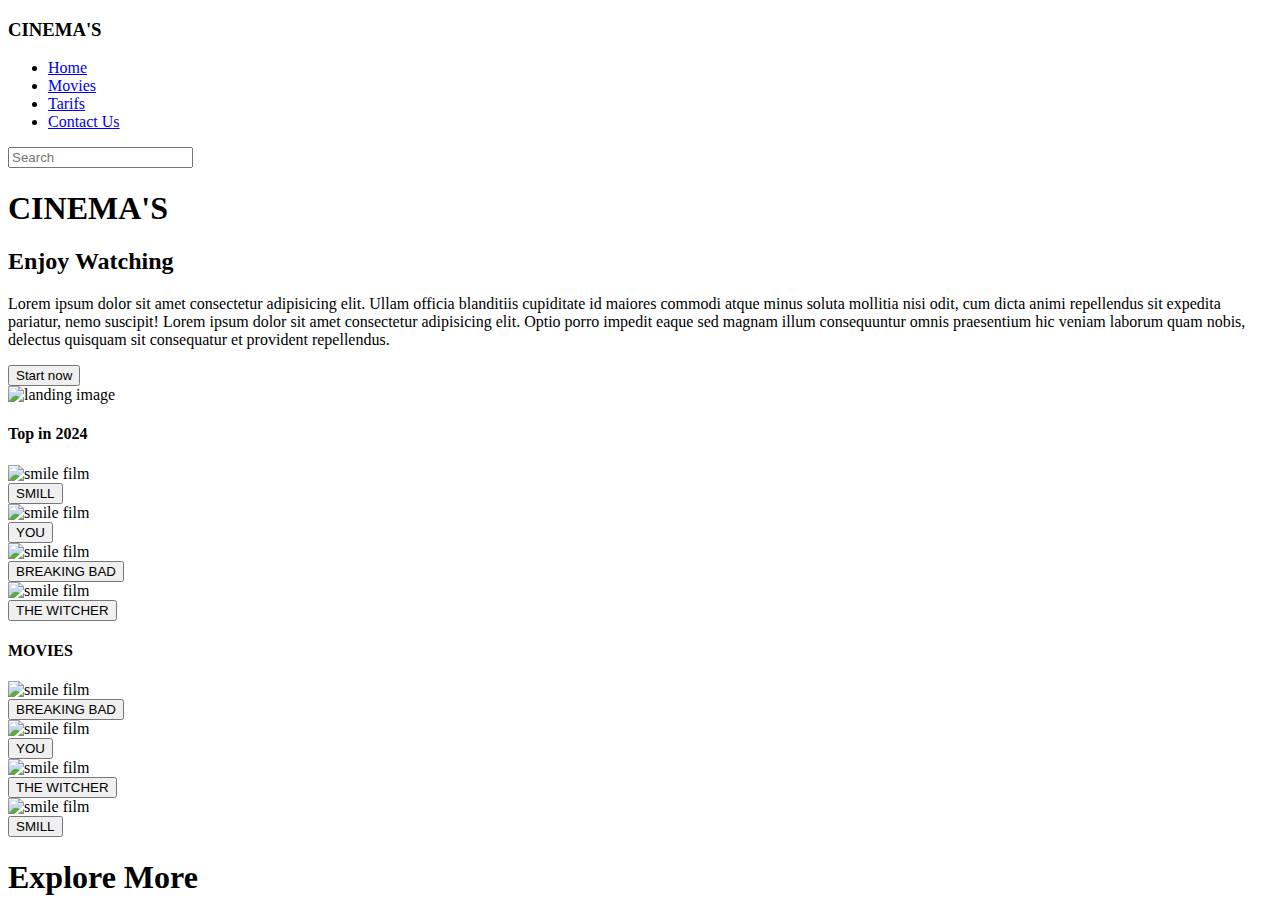
==== project/index.html @ 34b746b4 "first commit" ====
<!DOCTYPE html>
<html lang="en">
<head>
    <meta charset="UTF-8">
    <meta name="viewport" content="width=device-width, initial-scale=1.0">
    <link href="/index.css" rel="stylesheet" >
    <link href="/assets/css/all.min.css" rel="stylesheet">
    <link href="/assets/css/fontawesome.min.css" rel="stylesheet">

    <title>Document</title>
</head>
<body>
    <header>
        <nav>
            <div class="navbar container">
                <h3>CINEMA'S</h3>
                <div>
                    <ul class="links">
                        <li>
                            <a href="/">Home</a>
                        </li>
                        <li>
                            <a href="/movies">Movies</a>
                        </li>
                        <li>
                            <a href="/tarifs">Tarifs</a>
                        </li>
                        <li>
                            <a href="/contact">Contact Us</a>
                        </li>
                    </ul>
                    <div class="search">
                        <input placeholder="Search" />
                        <i class="fa-solid fa-magnifying-glass"></i>
                    </div>
                </div>
            </div>
        </nav>
        <section class="landing container">
            <div class="text">
                <h1>CINEMA'S</h1>
                <h2>Enjoy Watching</h2>
                <p>Lorem ipsum dolor sit amet consectetur
                     adipisicing elit. Ullam officia blanditiis cupiditate id 
                     maiores commodi atque minus soluta mollitia nisi odit, cum dicta animi repellendus sit
                      expedita pariatur, nemo suscipit!
                      Lorem ipsum dolor sit amet consectetur adipisicing elit. Optio porro impedit eaque sed magnam illum consequuntur omnis
                       praesentium hic veniam laborum quam nobis, delectus quisquam sit consequatur et provident repellendus.
                </p>
                <button>
                    Start now
                </button>
            </div>
            <div class="image">
                <img src="/assets/friends_watching.png" alt="landing image" >
            </div>
        </section>
    </header>
    <main>
        <div class="section_title">
            <h4>Top in 2024</h4>
        </div>
        <section class="films container">
            <div class="film">
                <div class="cover">
                    <img src="/assets/smile_film.jpg" alt="smile film" >
                </div>
                <button>
                    SMILL
                </button>
            </div>
            <div class="film">
                <div class="cover">
                    <img src="/assets/you.jpg" alt="smile film" >
                </div>
                <button>
                    YOU
                </button>
            </div>
            <div class="film">
                <div class="cover">
                    <img src="/assets/breaking_bad.jpg" alt="smile film" >
                </div>
                <button>
                    BREAKING BAD
                </button>
            </div>
            <div class="film">
                <div class="cover">
                    <img src="/assets/witcher.jpg" alt="smile film" >
                </div>
                <button>
                    THE WITCHER
                </button>
            </div>
        </section>
        <div class="section_title">
            <h4>MOVIES</h4>
        </div>
        <section class="films container">
            <div class="film">
                <div class="cover">
                    <img src="/assets/breaking_bad.jpg" alt="smile film" >
                </div>
                <button>
                    BREAKING BAD
                </button>
            </div>
            <div class="film">
                <div class="cover">
                    <img src="/assets/you.jpg" alt="smile film" >
                </div>
                <button>
                    YOU
                </button>
            </div>
            <div class="film">
                <div class="cover">
                    <img src="/assets/witcher.jpg" alt="smile film" >
                </div>
                <button>
                    THE WITCHER
                </button>
            </div>
            <div class="film">
                <div class="cover">
                    <img src="/assets/smile_film.jpg" alt="smile film" >
                </div>
                <button>
                    SMILL
                </button>
            </div>
        </section>
        <section class="explore container">
            <h1>Explore More</h1>
        </section>
    </main>
</body>
</html>
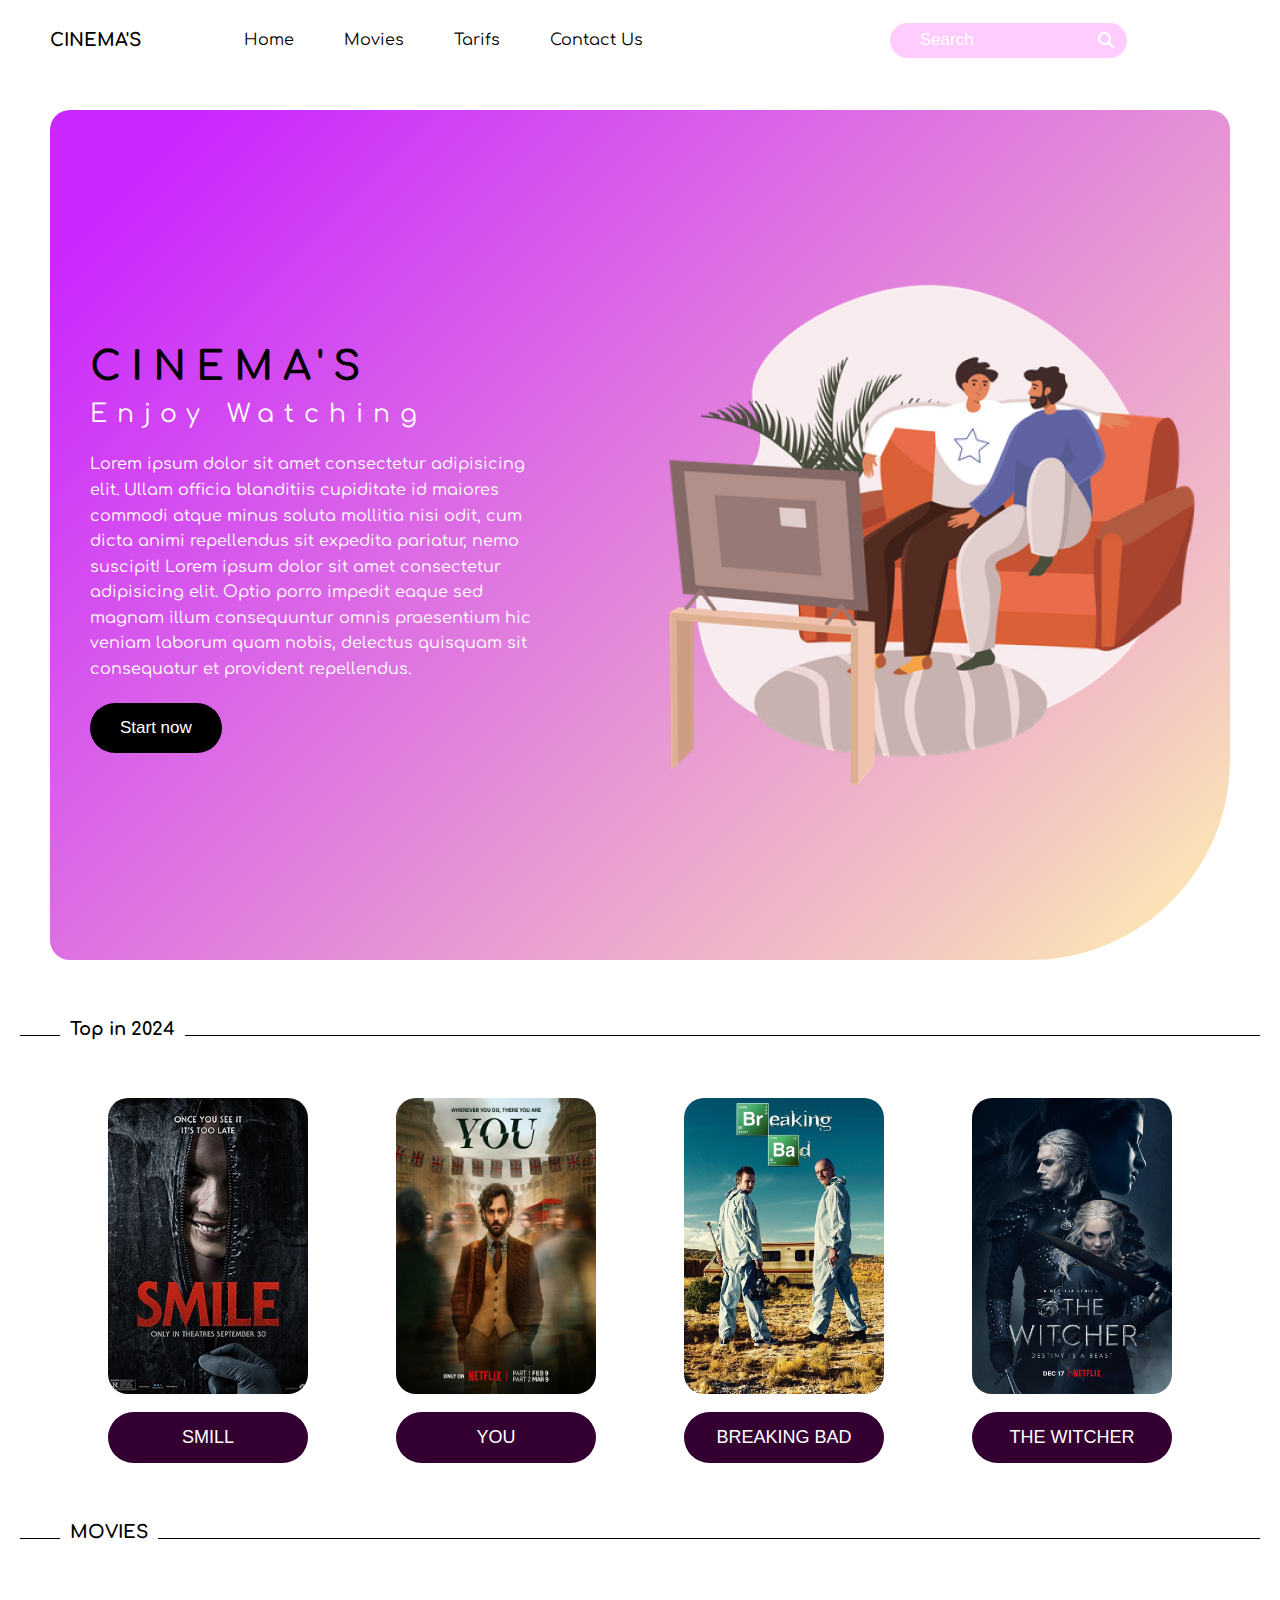
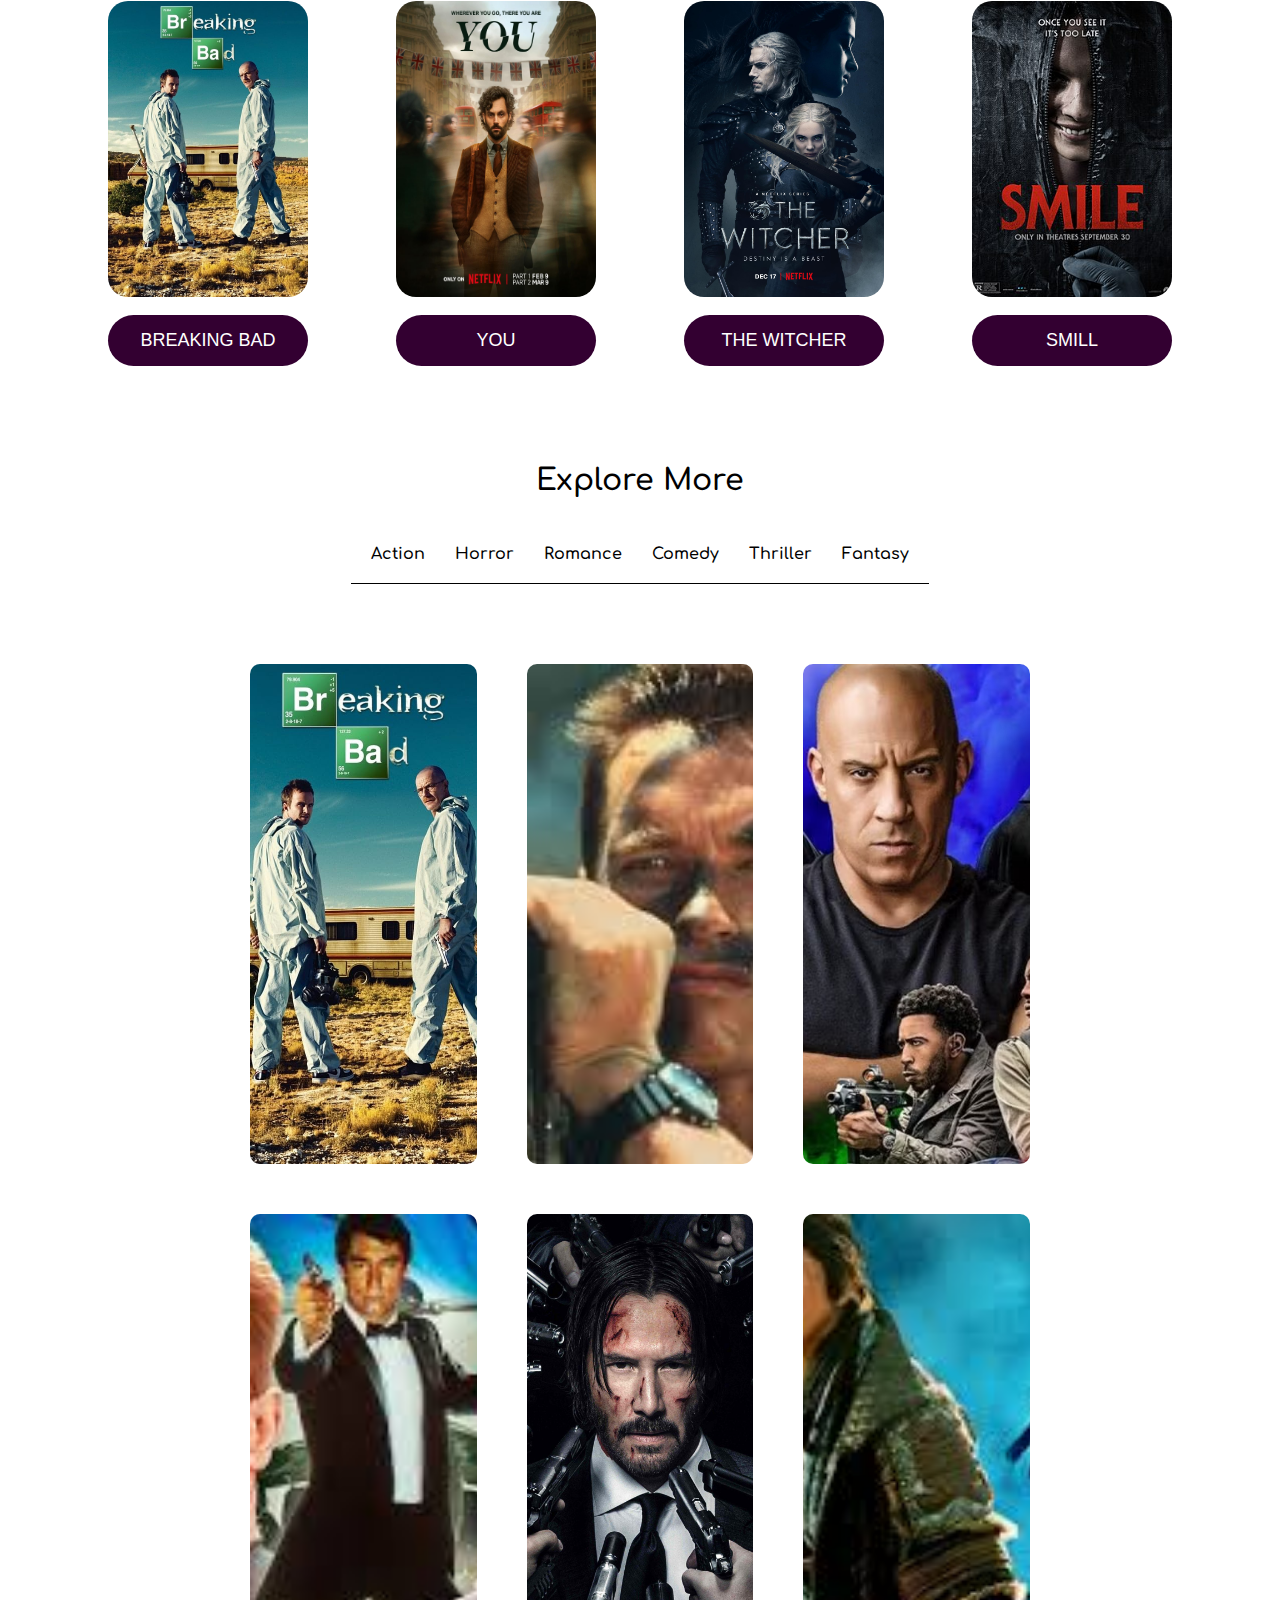
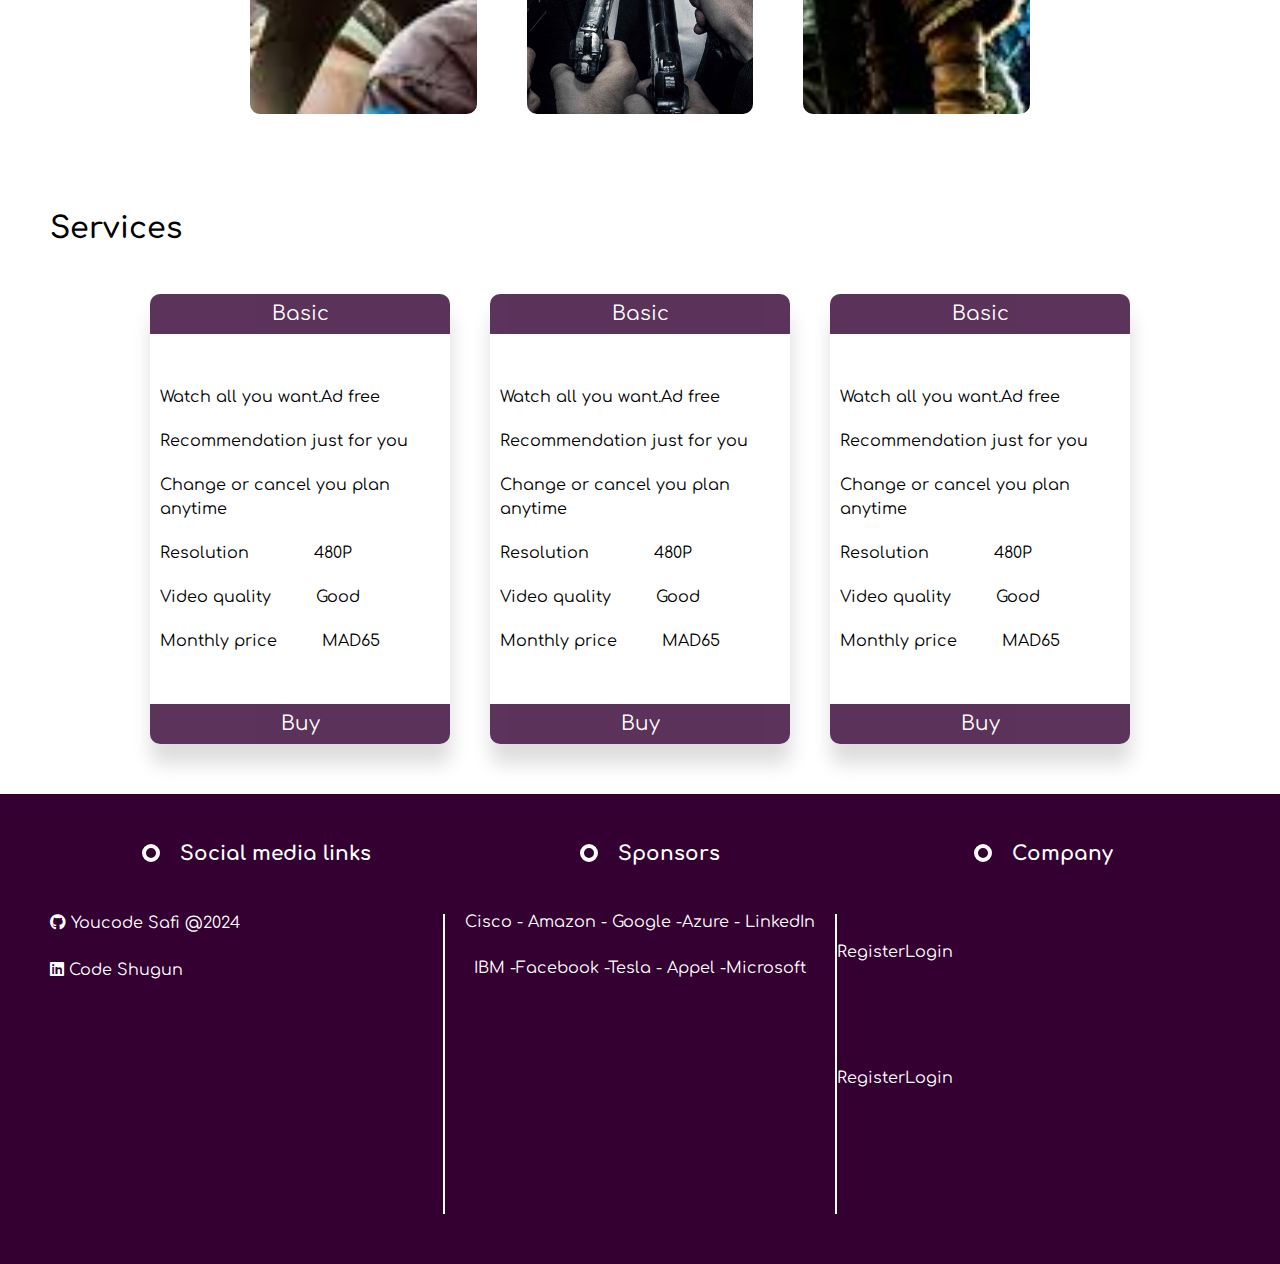
==== commit a3427df4: "finished the home page" ====
--- a/project/index.html
+++ b/project/index.html
@@ -3,9 +3,9 @@
 <head>
     <meta charset="UTF-8">
     <meta name="viewport" content="width=device-width, initial-scale=1.0">
-    <link href="/index.css" rel="stylesheet" >
-    <link href="/assets/css/all.min.css" rel="stylesheet">
-    <link href="/assets/css/fontawesome.min.css" rel="stylesheet">
+    <link href="/project/index.css" rel="stylesheet" >
+    <link href="/project/assets/css/all.min.css" rel="stylesheet">
+    <link href="/project/assets/css/fontawesome.min.css" rel="stylesheet">
 
     <title>Document</title>
 </head>
@@ -52,7 +52,7 @@
                 </button>
             </div>
             <div class="image">
-                <img src="/assets/friends_watching.png" alt="landing image" >
+                <img src="/project/assets/friends_watching.png" alt="landing image" >
             </div>
         </section>
     </header>
@@ -63,7 +63,7 @@
         <section class="films container">
             <div class="film">
                 <div class="cover">
-                    <img src="/assets/smile_film.jpg" alt="smile film" >
+                    <img src="/project/assets/smile_film.jpg" alt="smile film" >
                 </div>
                 <button>
                     SMILL
@@ -71,7 +71,7 @@
             </div>
             <div class="film">
                 <div class="cover">
-                    <img src="/assets/you.jpg" alt="smile film" >
+                    <img src="/project/assets/you.jpg" alt="smile film" >
                 </div>
                 <button>
                     YOU
@@ -79,7 +79,7 @@
             </div>
             <div class="film">
                 <div class="cover">
-                    <img src="/assets/breaking_bad.jpg" alt="smile film" >
+                    <img src="/project/assets/breaking_bad.jpg" alt="smile film" >
                 </div>
                 <button>
                     BREAKING BAD
@@ -87,7 +87,7 @@
             </div>
             <div class="film">
                 <div class="cover">
-                    <img src="/assets/witcher.jpg" alt="smile film" >
+                    <img src="/project/assets/witcher.jpg" alt="smile film" >
                 </div>
                 <button>
                     THE WITCHER
@@ -100,7 +100,7 @@
         <section class="films container">
             <div class="film">
                 <div class="cover">
-                    <img src="/assets/breaking_bad.jpg" alt="smile film" >
+                    <img src="/project/assets/breaking_bad.jpg" alt="smile film" >
                 </div>
                 <button>
                     BREAKING BAD
@@ -108,7 +108,7 @@
             </div>
             <div class="film">
                 <div class="cover">
-                    <img src="/assets/you.jpg" alt="smile film" >
+                    <img src="/project/assets/you.jpg" alt="smile film" >
                 </div>
                 <button>
                     YOU
@@ -116,7 +116,7 @@
             </div>
             <div class="film">
                 <div class="cover">
-                    <img src="/assets/witcher.jpg" alt="smile film" >
+                    <img src="/project/assets/witcher.jpg" alt="smile film" >
                 </div>
                 <button>
                     THE WITCHER
@@ -124,7 +124,7 @@
             </div>
             <div class="film">
                 <div class="cover">
-                    <img src="/assets/smile_film.jpg" alt="smile film" >
+                    <img src="/project/assets/smile_film.jpg" alt="smile film" >
                 </div>
                 <button>
                     SMILL
@@ -133,7 +133,117 @@
         </section>
         <section class="explore container">
             <h1>Explore More</h1>
+            <ul class="categories">
+                <li>
+                    Action
+                </li>
+                <li>
+                    Horror
+                </li>
+                <li>
+                    Romance
+                </li>
+                <li>
+                    Comedy
+                </li>
+                <li>
+                    Thriller
+                </li>
+                <li>
+                    Fantasy
+                </li>
+            </ul>
+                <div class="images">
+                    <img src="/project/assets/breaking_bad.jpg" alt="image">
+                    <img src="/project/assets/empir.jpg" alt="image">
+                    <img src="/project/assets/fast-ferious.jpg" alt="image">
+                    <img src="/project/assets/jaja.jpg" alt="image">
+                    <img src="/project/assets/jhonWeek.jpg" alt="image">
+                    <img src="/project/assets/jakichane.jpg" alt="image">
+                </div>
+        </section>
+        <section class="services container">
+            <h1>Services</h1>
+            <div class="cards">
+                <div class="card">
+                    <h3 class="card_header">Basic</h3>
+                    <div class="card_content">
+                            <p>Watch all you want.Ad free</p>
+                            <p>Recommendation just for you </p>
+                            <p>Change or cancel you plan anytime</p>
+                            <p>Resolution &nbsp; &nbsp; &nbsp; &nbsp; &nbsp; &nbsp; 480P</p>
+                            <p>Video quality &nbsp; &nbsp; &nbsp; &nbsp; Good</p>
+                            <p>Monthly price &nbsp; &nbsp; &nbsp; &nbsp; MAD65</p>
+                    </div>
+                    <h3 class="card_footer">Buy</h3>
+                </div>
+                <div class="card">
+                    <h3 class="card_header">Basic</h3>
+                    <div class="card_content">
+                            <p>Watch all you want.Ad free</p>
+                            <p>Recommendation just for you </p>
+                            <p>Change or cancel you plan anytime</p>
+                            <p>Resolution &nbsp; &nbsp; &nbsp; &nbsp; &nbsp; &nbsp; 480P</p>
+                            <p>Video quality &nbsp; &nbsp; &nbsp; &nbsp; Good</p>
+                            <p>Monthly price &nbsp; &nbsp; &nbsp; &nbsp; MAD65</p>
+                    </div>
+                    <h3 class="card_footer">Buy</h3>
+                </div>
+                <div class="card">
+                    <h3 class="card_header">Basic</h3>
+                    <div class="card_content">
+                            <p>Watch all you want.Ad free</p>
+                            <p>Recommendation just for you </p>
+                            <p>Change or cancel you plan anytime</p>
+                            <p>Resolution &nbsp; &nbsp; &nbsp; &nbsp; &nbsp; &nbsp; 480P</p>
+                            <p>Video quality &nbsp; &nbsp; &nbsp; &nbsp; Good</p>
+                            <p>Monthly price &nbsp; &nbsp; &nbsp; &nbsp; MAD65</p>
+                    </div>
+                    <h3 class="card_footer">Buy</h3>
+                </div>
+            </div>
         </section>
     </main>
+    <footer>
+        <div class="footer container">
+            <section>
+                <h2><span></span>Social media links</h2>
+                <div>
+                    <p>
+                        <i class="fa-brands fa-github"></i>
+                        Youcode Safi @2024
+                    </p>
+                    <p>
+                        <i class="fa-brands fa-linkedin"></i>
+                         Code Shugun
+                    </p>
+                </div>
+            </section>
+            <section>
+                <h2><span></span>Sponsors</h2>
+                <div>
+                    <p>
+                        Cisco - Amazon - Google -Azure - LinkedIn 
+                    </p>
+                    <p>
+                        IBM -Facebook -Tesla - Appel -Microsoft
+                    </p>
+                </div>
+            </section>
+            <section>
+                <h2><span></span>Company</h2>
+                <div>
+                    <div class="d-flex items-center justify-between">
+                        <p>Register</p>
+                        <p>Login</p>
+                    </div>
+                    <div class="d-flex items-center justify-between">
+                        <p>Register</p>
+                        <p>Login</p>
+                    </div>
+                </div>
+            </section>
+        </div>
+    </footer>
 </body>
 </html>--- a/project/index.css
+++ b/project/index.css
@@ -0,0 +1,389 @@
+@import url('https://fonts.googleapis.com/css2?family=Comfortaa:wght@300..700&display=swap');
+
+:root {
+    --primary-color : #FF00F7;
+    --primary-color-transparent : #FFCCFD;
+    --dark-primary : #330031;
+    --semiDark-primary : #990094
+}
+
+
+html, body, div, span, applet, object, iframe,
+h1, h2, h3, h4, h5, h6, p, blockquote, pre,
+a, abbr, acronym, address, big, cite, code,
+del, dfn, em, img, ins, kbd, q, s, samp,
+small, strike, strong, sub, sup, tt, var,
+b, u, i, center,
+dl, dt, dd, ol, ul, li,
+fieldset, form, label, legend,
+table, caption, tbody, tfoot, thead, tr, th, td,
+article, aside, canvas, details, embed, 
+figure, figcaption, footer, header, hgroup, 
+menu, nav, output, ruby, section, summary,
+time, mark, audio, video {
+	margin: 0;
+	padding: 0;
+	border: 0;
+	font-size: 100%;
+	font: inherit;
+	vertical-align: baseline;
+}
+/* HTML5 display-role reset for older browsers */
+article, aside, details, figcaption, figure, 
+footer, header, hgroup, menu, nav, section {
+	display: block;
+}
+body {
+	line-height: 1;
+}
+ol, ul {
+	list-style: none;
+}
+blockquote, q {
+	quotes: none;
+}
+blockquote:before, blockquote:after,
+q:before, q:after {
+	content: '';
+	content: none;
+}
+table {
+	border-collapse: collapse;
+	border-spacing: 0;
+}
+
+html,
+body {
+    font-family: "Comfortaa", sans-serif;
+}
+
+.container {
+    margin-inline:50px;
+}
+.navbar {
+    height: 80px;
+    display: flex;
+    align-items: center;
+    justify-content: space-between;
+}
+.navbar h3 {
+    font-weight: bold;
+    font-size: large;
+}
+
+.navbar > div {
+    display: flex;
+    width: 100%;
+    align-items: center;
+    justify-content: space-around;
+    column-gap: 40px;
+}
+
+.navbar > div .links {
+    display: flex;
+    align-items:center;
+    column-gap: 50px;
+}
+
+
+.navbar > div .links li a {
+    text-decoration: none;
+    color: black;
+    transition: 0.3s color ease;
+}
+
+.navbar > div .links li a:hover {
+    color: var(--primary-color);
+} 
+.navbar .search input {
+    border: none;
+    padding:10px 30px 10px 30px;
+    border-radius:20px;
+    color:white;
+    background-color:var(--primary-color-transparent) ;
+}
+.navbar .search input:focus {
+    outline: none;
+}
+.navbar .search input::placeholder{
+    color:white;
+    font-size: 17px;
+}
+.navbar .search {
+    position: relative;
+}
+.navbar .search i {
+    position: absolute;
+    right:13px;
+    top:9px;
+    color:white
+}
+header .landing {
+    margin-top: 30px;
+    margin-bottom:30px;
+    min-height: 90vh;
+    border-radius: 20px 20px 200px 20px;
+    background: linear-gradient(135deg, #CA26FF 7%, #F4CAC0 85%, #FFF3B0 100% );
+    padding: 20px;
+    display: flex;
+    row-gap: 20px;
+    align-items: center;
+}
+
+header .landing .text h1 {
+    font-weight: bold;
+    color:black;
+    font-size: 40px;
+    margin-top:30px;
+    margin-bottom: 15px;
+    letter-spacing: 10px;
+
+}
+header .landing .text h2 {
+    font-size: 25px;
+    margin-bottom: 25px;
+    letter-spacing: 10px;
+}
+
+header .landing .text {
+    flex-basis: 50%;
+    color:white;
+    margin-left:20px;
+}
+
+header .landing .text p {
+    width: 80%;
+    line-height: 1.6;
+}
+header .landing .text button {
+    padding:15px 30px 15px 30px;
+    font-size: 17px;
+    margin-top:20px;
+    background-color: black;
+    color:white;
+    border:none;
+    border-radius: 30px;
+}
+
+header .landing .image {
+    flex-basis: 50%;
+    margin-left: auto;
+    display: flex;
+    justify-content: center;
+}
+
+main .section_title {
+    position: relative;
+    margin:50px 20px 50px 20px;
+}
+
+main .section_title::before {
+    content:"";
+    position:absolute;
+    width: 100%;
+    height: 1px;
+    background-color: black;
+    bottom: 12px;
+    z-index: -2;
+}
+main  .section_title h4 {
+    font-size: large;
+    font-weight: bold;
+    margin-left:40px;
+    padding:10px;
+    width: fit-content;
+    background-color:white;
+
+}
+
+.films {
+   margin-top:50px;
+   margin-bottom:50px;
+    display: flex;
+    align-items:flex-start;
+    justify-content:space-evenly;
+    column-gap: 30px;
+
+}
+.films .film {
+    position:relative;
+    width: 200px;
+}
+.films .film .cover img {
+  border-radius: 20px;
+  width: 200px;
+  height: 296px;
+}
+
+.films .film button {
+    width: 100%;
+    padding-top:15px;
+    padding-bottom:15px;
+    font-size: large;
+    color:white;
+    background-color:var(--dark-primary);
+    border-radius:30px;
+    border:none;
+    margin-top:15px;
+    cursor: pointer;
+}
+.explore h1 {
+    font-size: 30px;
+    font-weight:600;
+    text-align: center;
+    margin-top:100px;
+    margin-bottom:50px;  
+}
+
+.explore .categories {
+    display: flex;
+    align-items: center;
+    column-gap: 30px;
+    padding-bottom:20px;
+    width: fit-content;
+    margin-inline: auto;
+    margin-top:20px;
+    padding-inline:20px;
+    padding-bottom:1px;
+    margin-bottom:80px;
+    border-bottom: 1px solid black;
+}
+
+.explore .categories li {
+    font-weight: 600;
+    cursor: pointer;
+    transition: color 0.5 ease;
+    padding-bottom:20px;
+    position: relative;
+
+}
+.explore .categories li:hover::before {
+    position: absolute;
+    content:"";
+    width: 100%;
+    height: 4px;
+    border-radius: 10px;
+    background-color: var(--dark-primary);
+    bottom:-2px;
+}
+
+.explore {
+    margin-top:20px;
+    margin-bottom:20px;
+}
+.explore .images {
+    display: grid;
+    grid-template-columns: repeat(3,1fr);
+    gap: 50px;
+    margin-inline:200px;
+}
+.explore .images img {
+    width: 100%;
+    height: 500px;
+    border-radius: 10px;
+    object-fit: cover;
+}
+.services h1 {
+    font-size: 30px;
+    font-weight:600;
+    margin-top:100px;
+    margin-bottom:50px;  
+}
+
+.services .cards {
+    display: flex;
+    align-items: center;
+    justify-content: space-between;
+    margin-block: 50px;
+    padding-inline:100px
+}
+.services .cards .card {
+    width: 300px;
+    height: 450px;
+    border-radius: 10px;
+    box-shadow: 1px 20px 19px 0px #ddd;
+    display: flex;
+    flex-direction: column;
+    justify-content: space-between;
+    border-radius: 10px;
+    overflow: hidden;
+}
+.services .cards .card .card_header,
+.services .cards .card .card_footer {
+    padding:10px;
+    background-color: var(--dark-primary);
+    opacity: 0.8;
+    text-align: center;
+    color:white;
+    font-size: 20px;
+    cursor: pointer;
+}
+
+
+.services .cards .card .card_content p {
+    margin-block :20px;
+    padding-inline : 10px;
+    line-height: 1.5;
+}
+
+
+.d-flex {
+    display: flex;
+}
+.items-center {
+    align-items: center;
+}
+.justfiy-between {
+    justify-content: space-between;
+}
+.justify-center {
+    justify-content : center;
+}
+
+footer {
+    min-height: 50vh;
+    background-color: var(--dark-primary);
+    color:white;
+}
+
+.footer {
+    display: flex;
+    align-items: start;
+    padding-block: 50px;
+}
+.footer section {
+    width: 100%;  
+}
+.footer section h2 {
+    text-align: center;
+    font-size: 20px;
+    font-weight: bolder;
+    display: flex;
+    justify-content: center;
+}
+.footer section h2 span {
+    display: block;
+    width: 10px;
+    height: 10px;
+    border-radius: 50%;
+    border:4px solid white;
+    margin-inline:20px;
+}
+
+.footer section div {
+    margin-top:50px;
+}
+.footer section div p {
+    margin-block:30px;
+}
+
+.footer section:nth-child(2) div {
+    border-right: 2px solid white;
+    border-left: 2px solid white;
+    height: 300px;
+    text-align: center;
+}
+
+.footer section:last-of-type {
+    
+}--- a/project/assets/css/all.min.css
+++ b/project/assets/css/all.min.css
@@ -0,0 +1,9 @@
+/*!
+ * Font Awesome Free 6.6.0 by @fontawesome - https://fontawesome.com
+ * License - https://fontawesome.com/license/free (Icons: CC BY 4.0, Fonts: SIL OFL 1.1, Code: MIT License)
+ * Copyright 2024 Fonticons, Inc.
+ */
+.fa{font-family:var(--fa-style-family,"Font Awesome 6 Free");font-weight:var(--fa-style,900)}.fa,.fa-brands,.fa-classic,.fa-regular,.fa-sharp-solid,.fa-solid,.fab,.far,.fas{-moz-osx-font-smoothing:grayscale;-webkit-font-smoothing:antialiased;display:var(--fa-display,inline-block);font-style:normal;font-variant:normal;line-height:1;text-rendering:auto}.fa-classic,.fa-regular,.fa-solid,.far,.fas{font-family:"Font Awesome 6 Free"}.fa-brands,.fab{font-family:"Font Awesome 6 Brands"}.fa-1x{font-size:1em}.fa-2x{font-size:2em}.fa-3x{font-size:3em}.fa-4x{font-size:4em}.fa-5x{font-size:5em}.fa-6x{font-size:6em}.fa-7x{font-size:7em}.fa-8x{font-size:8em}.fa-9x{font-size:9em}.fa-10x{font-size:10em}.fa-2xs{font-size:.625em;line-height:.1em;vertical-align:.225em}.fa-xs{font-size:.75em;line-height:.08333em;vertical-align:.125em}.fa-sm{font-size:.875em;line-height:.07143em;vertical-align:.05357em}.fa-lg{font-size:1.25em;line-height:.05em;vertical-align:-.075em}.fa-xl{font-size:1.5em;line-height:.04167em;vertical-align:-.125em}.fa-2xl{font-size:2em;line-height:.03125em;vertical-align:-.1875em}.fa-fw{text-align:center;width:1.25em}.fa-ul{list-style-type:none;margin-left:var(--fa-li-margin,2.5em);padding-left:0}.fa-ul>li{position:relative}.fa-li{left:calc(var(--fa-li-width, 2em)*-1);position:absolute;text-align:center;width:var(--fa-li-width,2em);line-height:inherit}.fa-border{border-radius:var(--fa-border-radius,.1em);border:var(--fa-border-width,.08em) var(--fa-border-style,solid) var(--fa-border-color,#eee);padding:var(--fa-border-padding,.2em .25em .15em)}.fa-pull-left{float:left;margin-right:var(--fa-pull-margin,.3em)}.fa-pull-right{float:right;margin-left:var(--fa-pull-margin,.3em)}.fa-beat{animation-name:fa-beat;animation-delay:var(--fa-animation-delay,0s);animation-direction:var(--fa-animation-direction,normal);animation-duration:var(--fa-animation-duration,1s);animation-iteration-count:var(--fa-animation-iteration-count,infinite);animation-timing-function:var(--fa-animation-timing,ease-in-out)}.fa-bounce{animation-name:fa-bounce;animation-delay:var(--fa-animation-delay,0s);animation-direction:var(--fa-animation-direction,normal);animation-duration:var(--fa-animation-duration,1s);animation-iteration-count:var(--fa-animation-iteration-count,infinite);animation-timing-function:var(--fa-animation-timing,cubic-bezier(.28,.84,.42,1))}.fa-fade{animation-name:fa-fade;animation-iteration-count:var(--fa-animation-iteration-count,infinite);animation-timing-function:var(--fa-animation-timing,cubic-bezier(.4,0,.6,1))}.fa-beat-fade,.fa-fade{animation-delay:var(--fa-animation-delay,0s);animation-direction:var(--fa-animation-direction,normal);animation-duration:var(--fa-animation-duration,1s)}.fa-beat-fade{animation-name:fa-beat-fade;animation-iteration-count:var(--fa-animation-iteration-count,infinite);animation-timing-function:var(--fa-animation-timing,cubic-bezier(.4,0,.6,1))}.fa-flip{animation-name:fa-flip;animation-delay:var(--fa-animation-delay,0s);animation-direction:var(--fa-animation-direction,normal);animation-duration:var(--fa-animation-duration,1s);animation-iteration-count:var(--fa-animation-iteration-count,infinite);animation-timing-function:var(--fa-animation-timing,ease-in-out)}.fa-shake{animation-name:fa-shake;animation-duration:var(--fa-animation-duration,1s);animation-iteration-count:var(--fa-animation-iteration-count,infinite);animation-timing-function:var(--fa-animation-timing,linear)}.fa-shake,.fa-spin{animation-delay:var(--fa-animation-delay,0s);animation-direction:var(--fa-animation-direction,normal)}.fa-spin{animation-name:fa-spin;animation-duration:var(--fa-animation-duration,2s);animation-iteration-count:var(--fa-animation-iteration-count,infinite);animation-timing-function:var(--fa-animation-timing,linear)}.fa-spin-reverse{--fa-animation-direction:reverse}.fa-pulse,.fa-spin-pulse{animation-name:fa-spin;animation-direction:var(--fa-animation-direction,normal);animation-duration:var(--fa-animation-duration,1s);animation-iteration-count:var(--fa-animation-iteration-count,infinite);animation-timing-function:var(--fa-animation-timing,steps(8))}@media (prefers-reduced-motion:reduce){.fa-beat,.fa-beat-fade,.fa-bounce,.fa-fade,.fa-flip,.fa-pulse,.fa-shake,.fa-spin,.fa-spin-pulse{animation-delay:-1ms;animation-duration:1ms;animation-iteration-count:1;transition-delay:0s;transition-duration:0s}}@keyframes fa-beat{0%,90%{transform:scale(1)}45%{transform:scale(var(--fa-beat-scale,1.25))}}@keyframes fa-bounce{0%{transform:scale(1) translateY(0)}10%{transform:scale(var(--fa-bounce-start-scale-x,1.1),var(--fa-bounce-start-scale-y,.9)) translateY(0)}30%{transform:scale(var(--fa-bounce-jump-scale-x,.9),var(--fa-bounce-jump-scale-y,1.1)) translateY(var(--fa-bounce-height,-.5em))}50%{transform:scale(var(--fa-bounce-land-scale-x,1.05),var(--fa-bounce-land-scale-y,.95)) translateY(0)}57%{transform:scale(1) translateY(var(--fa-bounce-rebound,-.125em))}64%{transform:scale(1) translateY(0)}to{transform:scale(1) translateY(0)}}@keyframes fa-fade{50%{opacity:var(--fa-fade-opacity,.4)}}@keyframes fa-beat-fade{0%,to{opacity:var(--fa-beat-fade-opacity,.4);transform:scale(1)}50%{opacity:1;transform:scale(var(--fa-beat-fade-scale,1.125))}}@keyframes fa-flip{50%{transform:rotate3d(var(--fa-flip-x,0),var(--fa-flip-y,1),var(--fa-flip-z,0),var(--fa-flip-angle,-180deg))}}@keyframes fa-shake{0%{transform:rotate(-15deg)}4%{transform:rotate(15deg)}8%,24%{transform:rotate(-18deg)}12%,28%{transform:rotate(18deg)}16%{transform:rotate(-22deg)}20%{transform:rotate(22deg)}32%{transform:rotate(-12deg)}36%{transform:rotate(12deg)}40%,to{transform:rotate(0deg)}}@keyframes fa-spin{0%{transform:rotate(0deg)}to{transform:rotate(1turn)}}.fa-rotate-90{transform:rotate(90deg)}.fa-rotate-180{transform:rotate(180deg)}.fa-rotate-270{transform:rotate(270deg)}.fa-flip-horizontal{transform:scaleX(-1)}.fa-flip-vertical{transform:scaleY(-1)}.fa-flip-both,.fa-flip-horizontal.fa-flip-vertical{transform:scale(-1)}.fa-rotate-by{transform:rotate(var(--fa-rotate-angle,0))}.fa-stack{display:inline-block;height:2em;line-height:2em;position:relative;vertical-align:middle;width:2.5em}.fa-stack-1x,.fa-stack-2x{left:0;position:absolute;text-align:center;width:100%;z-index:var(--fa-stack-z-index,auto)}.fa-stack-1x{line-height:inherit}.fa-stack-2x{font-size:2em}.fa-inverse{color:var(--fa-inverse,#fff)}
+
+.fa-0:before{content:"\30"}.fa-1:before{content:"\31"}.fa-2:before{content:"\32"}.fa-3:before{content:"\33"}.fa-4:before{content:"\34"}.fa-5:before{content:"\35"}.fa-6:before{content:"\36"}.fa-7:before{content:"\37"}.fa-8:before{content:"\38"}.fa-9:before{content:"\39"}.fa-fill-drip:before{content:"\f576"}.fa-arrows-to-circle:before{content:"\e4bd"}.fa-chevron-circle-right:before,.fa-circle-chevron-right:before{content:"\f138"}.fa-at:before{content:"\40"}.fa-trash-alt:before,.fa-trash-can:before{content:"\f2ed"}.fa-text-height:before{content:"\f034"}.fa-user-times:before,.fa-user-xmark:before{content:"\f235"}.fa-stethoscope:before{content:"\f0f1"}.fa-comment-alt:before,.fa-message:before{content:"\f27a"}.fa-info:before{content:"\f129"}.fa-compress-alt:before,.fa-down-left-and-up-right-to-center:before{content:"\f422"}.fa-explosion:before{content:"\e4e9"}.fa-file-alt:before,.fa-file-lines:before,.fa-file-text:before{content:"\f15c"}.fa-wave-square:before{content:"\f83e"}.fa-ring:before{content:"\f70b"}.fa-building-un:before{content:"\e4d9"}.fa-dice-three:before{content:"\f527"}.fa-calendar-alt:before,.fa-calendar-days:before{content:"\f073"}.fa-anchor-circle-check:before{content:"\e4aa"}.fa-building-circle-arrow-right:before{content:"\e4d1"}.fa-volleyball-ball:before,.fa-volleyball:before{content:"\f45f"}.fa-arrows-up-to-line:before{content:"\e4c2"}.fa-sort-desc:before,.fa-sort-down:before{content:"\f0dd"}.fa-circle-minus:before,.fa-minus-circle:before{content:"\f056"}.fa-door-open:before{content:"\f52b"}.fa-right-from-bracket:before,.fa-sign-out-alt:before{content:"\f2f5"}.fa-atom:before{content:"\f5d2"}.fa-soap:before{content:"\e06e"}.fa-heart-music-camera-bolt:before,.fa-icons:before{content:"\f86d"}.fa-microphone-alt-slash:before,.fa-microphone-lines-slash:before{content:"\f539"}.fa-bridge-circle-check:before{content:"\e4c9"}.fa-pump-medical:before{content:"\e06a"}.fa-fingerprint:before{content:"\f577"}.fa-hand-point-right:before{content:"\f0a4"}.fa-magnifying-glass-location:before,.fa-search-location:before{content:"\f689"}.fa-forward-step:before,.fa-step-forward:before{content:"\f051"}.fa-face-smile-beam:before,.fa-smile-beam:before{content:"\f5b8"}.fa-flag-checkered:before{content:"\f11e"}.fa-football-ball:before,.fa-football:before{content:"\f44e"}.fa-school-circle-exclamation:before{content:"\e56c"}.fa-crop:before{content:"\f125"}.fa-angle-double-down:before,.fa-angles-down:before{content:"\f103"}.fa-users-rectangle:before{content:"\e594"}.fa-people-roof:before{content:"\e537"}.fa-people-line:before{content:"\e534"}.fa-beer-mug-empty:before,.fa-beer:before{content:"\f0fc"}.fa-diagram-predecessor:before{content:"\e477"}.fa-arrow-up-long:before,.fa-long-arrow-up:before{content:"\f176"}.fa-burn:before,.fa-fire-flame-simple:before{content:"\f46a"}.fa-male:before,.fa-person:before{content:"\f183"}.fa-laptop:before{content:"\f109"}.fa-file-csv:before{content:"\f6dd"}.fa-menorah:before{content:"\f676"}.fa-truck-plane:before{content:"\e58f"}.fa-record-vinyl:before{content:"\f8d9"}.fa-face-grin-stars:before,.fa-grin-stars:before{content:"\f587"}.fa-bong:before{content:"\f55c"}.fa-pastafarianism:before,.fa-spaghetti-monster-flying:before{content:"\f67b"}.fa-arrow-down-up-across-line:before{content:"\e4af"}.fa-spoon:before,.fa-utensil-spoon:before{content:"\f2e5"}.fa-jar-wheat:before{content:"\e517"}.fa-envelopes-bulk:before,.fa-mail-bulk:before{content:"\f674"}.fa-file-circle-exclamation:before{content:"\e4eb"}.fa-circle-h:before,.fa-hospital-symbol:before{content:"\f47e"}.fa-pager:before{content:"\f815"}.fa-address-book:before,.fa-contact-book:before{content:"\f2b9"}.fa-strikethrough:before{content:"\f0cc"}.fa-k:before{content:"\4b"}.fa-landmark-flag:before{content:"\e51c"}.fa-pencil-alt:before,.fa-pencil:before{content:"\f303"}.fa-backward:before{content:"\f04a"}.fa-caret-right:before{content:"\f0da"}.fa-comments:before{content:"\f086"}.fa-file-clipboard:before,.fa-paste:before{content:"\f0ea"}.fa-code-pull-request:before{content:"\e13c"}.fa-clipboard-list:before{content:"\f46d"}.fa-truck-loading:before,.fa-truck-ramp-box:before{content:"\f4de"}.fa-user-check:before{content:"\f4fc"}.fa-vial-virus:before{content:"\e597"}.fa-sheet-plastic:before{content:"\e571"}.fa-blog:before{content:"\f781"}.fa-user-ninja:before{content:"\f504"}.fa-person-arrow-up-from-line:before{content:"\e539"}.fa-scroll-torah:before,.fa-torah:before{content:"\f6a0"}.fa-broom-ball:before,.fa-quidditch-broom-ball:before,.fa-quidditch:before{content:"\f458"}.fa-toggle-off:before{content:"\f204"}.fa-archive:before,.fa-box-archive:before{content:"\f187"}.fa-person-drowning:before{content:"\e545"}.fa-arrow-down-9-1:before,.fa-sort-numeric-desc:before,.fa-sort-numeric-down-alt:before{content:"\f886"}.fa-face-grin-tongue-squint:before,.fa-grin-tongue-squint:before{content:"\f58a"}.fa-spray-can:before{content:"\f5bd"}.fa-truck-monster:before{content:"\f63b"}.fa-w:before{content:"\57"}.fa-earth-africa:before,.fa-globe-africa:before{content:"\f57c"}.fa-rainbow:before{content:"\f75b"}.fa-circle-notch:before{content:"\f1ce"}.fa-tablet-alt:before,.fa-tablet-screen-button:before{content:"\f3fa"}.fa-paw:before{content:"\f1b0"}.fa-cloud:before{content:"\f0c2"}.fa-trowel-bricks:before{content:"\e58a"}.fa-face-flushed:before,.fa-flushed:before{content:"\f579"}.fa-hospital-user:before{content:"\f80d"}.fa-tent-arrow-left-right:before{content:"\e57f"}.fa-gavel:before,.fa-legal:before{content:"\f0e3"}.fa-binoculars:before{content:"\f1e5"}.fa-microphone-slash:before{content:"\f131"}.fa-box-tissue:before{content:"\e05b"}.fa-motorcycle:before{content:"\f21c"}.fa-bell-concierge:before,.fa-concierge-bell:before{content:"\f562"}.fa-pen-ruler:before,.fa-pencil-ruler:before{content:"\f5ae"}.fa-people-arrows-left-right:before,.fa-people-arrows:before{content:"\e068"}.fa-mars-and-venus-burst:before{content:"\e523"}.fa-caret-square-right:before,.fa-square-caret-right:before{content:"\f152"}.fa-cut:before,.fa-scissors:before{content:"\f0c4"}.fa-sun-plant-wilt:before{content:"\e57a"}.fa-toilets-portable:before{content:"\e584"}.fa-hockey-puck:before{content:"\f453"}.fa-table:before{content:"\f0ce"}.fa-magnifying-glass-arrow-right:before{content:"\e521"}.fa-digital-tachograph:before,.fa-tachograph-digital:before{content:"\f566"}.fa-users-slash:before{content:"\e073"}.fa-clover:before{content:"\e139"}.fa-mail-reply:before,.fa-reply:before{content:"\f3e5"}.fa-star-and-crescent:before{content:"\f699"}.fa-house-fire:before{content:"\e50c"}.fa-minus-square:before,.fa-square-minus:before{content:"\f146"}.fa-helicopter:before{content:"\f533"}.fa-compass:before{content:"\f14e"}.fa-caret-square-down:before,.fa-square-caret-down:before{content:"\f150"}.fa-file-circle-question:before{content:"\e4ef"}.fa-laptop-code:before{content:"\f5fc"}.fa-swatchbook:before{content:"\f5c3"}.fa-prescription-bottle:before{content:"\f485"}.fa-bars:before,.fa-navicon:before{content:"\f0c9"}.fa-people-group:before{content:"\e533"}.fa-hourglass-3:before,.fa-hourglass-end:before{content:"\f253"}.fa-heart-broken:before,.fa-heart-crack:before{content:"\f7a9"}.fa-external-link-square-alt:before,.fa-square-up-right:before{content:"\f360"}.fa-face-kiss-beam:before,.fa-kiss-beam:before{content:"\f597"}.fa-film:before{content:"\f008"}.fa-ruler-horizontal:before{content:"\f547"}.fa-people-robbery:before{content:"\e536"}.fa-lightbulb:before{content:"\f0eb"}.fa-caret-left:before{content:"\f0d9"}.fa-circle-exclamation:before,.fa-exclamation-circle:before{content:"\f06a"}.fa-school-circle-xmark:before{content:"\e56d"}.fa-arrow-right-from-bracket:before,.fa-sign-out:before{content:"\f08b"}.fa-chevron-circle-down:before,.fa-circle-chevron-down:before{content:"\f13a"}.fa-unlock-alt:before,.fa-unlock-keyhole:before{content:"\f13e"}.fa-cloud-showers-heavy:before{content:"\f740"}.fa-headphones-alt:before,.fa-headphones-simple:before{content:"\f58f"}.fa-sitemap:before{content:"\f0e8"}.fa-circle-dollar-to-slot:before,.fa-donate:before{content:"\f4b9"}.fa-memory:before{content:"\f538"}.fa-road-spikes:before{content:"\e568"}.fa-fire-burner:before{content:"\e4f1"}.fa-flag:before{content:"\f024"}.fa-hanukiah:before{content:"\f6e6"}.fa-feather:before{content:"\f52d"}.fa-volume-down:before,.fa-volume-low:before{content:"\f027"}.fa-comment-slash:before{content:"\f4b3"}.fa-cloud-sun-rain:before{content:"\f743"}.fa-compress:before{content:"\f066"}.fa-wheat-alt:before,.fa-wheat-awn:before{content:"\e2cd"}.fa-ankh:before{content:"\f644"}.fa-hands-holding-child:before{content:"\e4fa"}.fa-asterisk:before{content:"\2a"}.fa-check-square:before,.fa-square-check:before{content:"\f14a"}.fa-peseta-sign:before{content:"\e221"}.fa-header:before,.fa-heading:before{content:"\f1dc"}.fa-ghost:before{content:"\f6e2"}.fa-list-squares:before,.fa-list:before{content:"\f03a"}.fa-phone-square-alt:before,.fa-square-phone-flip:before{content:"\f87b"}.fa-cart-plus:before{content:"\f217"}.fa-gamepad:before{content:"\f11b"}.fa-circle-dot:before,.fa-dot-circle:before{content:"\f192"}.fa-dizzy:before,.fa-face-dizzy:before{content:"\f567"}.fa-egg:before{content:"\f7fb"}.fa-house-medical-circle-xmark:before{content:"\e513"}.fa-campground:before{content:"\f6bb"}.fa-folder-plus:before{content:"\f65e"}.fa-futbol-ball:before,.fa-futbol:before,.fa-soccer-ball:before{content:"\f1e3"}.fa-paint-brush:before,.fa-paintbrush:before{content:"\f1fc"}.fa-lock:before{content:"\f023"}.fa-gas-pump:before{content:"\f52f"}.fa-hot-tub-person:before,.fa-hot-tub:before{content:"\f593"}.fa-map-location:before,.fa-map-marked:before{content:"\f59f"}.fa-house-flood-water:before{content:"\e50e"}.fa-tree:before{content:"\f1bb"}.fa-bridge-lock:before{content:"\e4cc"}.fa-sack-dollar:before{content:"\f81d"}.fa-edit:before,.fa-pen-to-square:before{content:"\f044"}.fa-car-side:before{content:"\f5e4"}.fa-share-alt:before,.fa-share-nodes:before{content:"\f1e0"}.fa-heart-circle-minus:before{content:"\e4ff"}.fa-hourglass-2:before,.fa-hourglass-half:before{content:"\f252"}.fa-microscope:before{content:"\f610"}.fa-sink:before{content:"\e06d"}.fa-bag-shopping:before,.fa-shopping-bag:before{content:"\f290"}.fa-arrow-down-z-a:before,.fa-sort-alpha-desc:before,.fa-sort-alpha-down-alt:before{content:"\f881"}.fa-mitten:before{content:"\f7b5"}.fa-person-rays:before{content:"\e54d"}.fa-users:before{content:"\f0c0"}.fa-eye-slash:before{content:"\f070"}.fa-flask-vial:before{content:"\e4f3"}.fa-hand-paper:before,.fa-hand:before{content:"\f256"}.fa-om:before{content:"\f679"}.fa-worm:before{content:"\e599"}.fa-house-circle-xmark:before{content:"\e50b"}.fa-plug:before{content:"\f1e6"}.fa-chevron-up:before{content:"\f077"}.fa-hand-spock:before{content:"\f259"}.fa-stopwatch:before{content:"\f2f2"}.fa-face-kiss:before,.fa-kiss:before{content:"\f596"}.fa-bridge-circle-xmark:before{content:"\e4cb"}.fa-face-grin-tongue:before,.fa-grin-tongue:before{content:"\f589"}.fa-chess-bishop:before{content:"\f43a"}.fa-face-grin-wink:before,.fa-grin-wink:before{content:"\f58c"}.fa-deaf:before,.fa-deafness:before,.fa-ear-deaf:before,.fa-hard-of-hearing:before{content:"\f2a4"}.fa-road-circle-check:before{content:"\e564"}.fa-dice-five:before{content:"\f523"}.fa-rss-square:before,.fa-square-rss:before{content:"\f143"}.fa-land-mine-on:before{content:"\e51b"}.fa-i-cursor:before{content:"\f246"}.fa-stamp:before{content:"\f5bf"}.fa-stairs:before{content:"\e289"}.fa-i:before{content:"\49"}.fa-hryvnia-sign:before,.fa-hryvnia:before{content:"\f6f2"}.fa-pills:before{content:"\f484"}.fa-face-grin-wide:before,.fa-grin-alt:before{content:"\f581"}.fa-tooth:before{content:"\f5c9"}.fa-v:before{content:"\56"}.fa-bangladeshi-taka-sign:before{content:"\e2e6"}.fa-bicycle:before{content:"\f206"}.fa-rod-asclepius:before,.fa-rod-snake:before,.fa-staff-aesculapius:before,.fa-staff-snake:before{content:"\e579"}.fa-head-side-cough-slash:before{content:"\e062"}.fa-ambulance:before,.fa-truck-medical:before{content:"\f0f9"}.fa-wheat-awn-circle-exclamation:before{content:"\e598"}.fa-snowman:before{content:"\f7d0"}.fa-mortar-pestle:before{content:"\f5a7"}.fa-road-barrier:before{content:"\e562"}.fa-school:before{content:"\f549"}.fa-igloo:before{content:"\f7ae"}.fa-joint:before{content:"\f595"}.fa-angle-right:before{content:"\f105"}.fa-horse:before{content:"\f6f0"}.fa-q:before{content:"\51"}.fa-g:before{content:"\47"}.fa-notes-medical:before{content:"\f481"}.fa-temperature-2:before,.fa-temperature-half:before,.fa-thermometer-2:before,.fa-thermometer-half:before{content:"\f2c9"}.fa-dong-sign:before{content:"\e169"}.fa-capsules:before{content:"\f46b"}.fa-poo-bolt:before,.fa-poo-storm:before{content:"\f75a"}.fa-face-frown-open:before,.fa-frown-open:before{content:"\f57a"}.fa-hand-point-up:before{content:"\f0a6"}.fa-money-bill:before{content:"\f0d6"}.fa-bookmark:before{content:"\f02e"}.fa-align-justify:before{content:"\f039"}.fa-umbrella-beach:before{content:"\f5ca"}.fa-helmet-un:before{content:"\e503"}.fa-bullseye:before{content:"\f140"}.fa-bacon:before{content:"\f7e5"}.fa-hand-point-down:before{content:"\f0a7"}.fa-arrow-up-from-bracket:before{content:"\e09a"}.fa-folder-blank:before,.fa-folder:before{content:"\f07b"}.fa-file-medical-alt:before,.fa-file-waveform:before{content:"\f478"}.fa-radiation:before{content:"\f7b9"}.fa-chart-simple:before{content:"\e473"}.fa-mars-stroke:before{content:"\f229"}.fa-vial:before{content:"\f492"}.fa-dashboard:before,.fa-gauge-med:before,.fa-gauge:before,.fa-tachometer-alt-average:before{content:"\f624"}.fa-magic-wand-sparkles:before,.fa-wand-magic-sparkles:before{content:"\e2ca"}.fa-e:before{content:"\45"}.fa-pen-alt:before,.fa-pen-clip:before{content:"\f305"}.fa-bridge-circle-exclamation:before{content:"\e4ca"}.fa-user:before{content:"\f007"}.fa-school-circle-check:before{content:"\e56b"}.fa-dumpster:before{content:"\f793"}.fa-shuttle-van:before,.fa-van-shuttle:before{content:"\f5b6"}.fa-building-user:before{content:"\e4da"}.fa-caret-square-left:before,.fa-square-caret-left:before{content:"\f191"}.fa-highlighter:before{content:"\f591"}.fa-key:before{content:"\f084"}.fa-bullhorn:before{content:"\f0a1"}.fa-globe:before{content:"\f0ac"}.fa-synagogue:before{content:"\f69b"}.fa-person-half-dress:before{content:"\e548"}.fa-road-bridge:before{content:"\e563"}.fa-location-arrow:before{content:"\f124"}.fa-c:before{content:"\43"}.fa-tablet-button:before{content:"\f10a"}.fa-building-lock:before{content:"\e4d6"}.fa-pizza-slice:before{content:"\f818"}.fa-money-bill-wave:before{content:"\f53a"}.fa-area-chart:before,.fa-chart-area:before{content:"\f1fe"}.fa-house-flag:before{content:"\e50d"}.fa-person-circle-minus:before{content:"\e540"}.fa-ban:before,.fa-cancel:before{content:"\f05e"}.fa-camera-rotate:before{content:"\e0d8"}.fa-air-freshener:before,.fa-spray-can-sparkles:before{content:"\f5d0"}.fa-star:before{content:"\f005"}.fa-repeat:before{content:"\f363"}.fa-cross:before{content:"\f654"}.fa-box:before{content:"\f466"}.fa-venus-mars:before{content:"\f228"}.fa-arrow-pointer:before,.fa-mouse-pointer:before{content:"\f245"}.fa-expand-arrows-alt:before,.fa-maximize:before{content:"\f31e"}.fa-charging-station:before{content:"\f5e7"}.fa-shapes:before,.fa-triangle-circle-square:before{content:"\f61f"}.fa-random:before,.fa-shuffle:before{content:"\f074"}.fa-person-running:before,.fa-running:before{content:"\f70c"}.fa-mobile-retro:before{content:"\e527"}.fa-grip-lines-vertical:before{content:"\f7a5"}.fa-spider:before{content:"\f717"}.fa-hands-bound:before{content:"\e4f9"}.fa-file-invoice-dollar:before{content:"\f571"}.fa-plane-circle-exclamation:before{content:"\e556"}.fa-x-ray:before{content:"\f497"}.fa-spell-check:before{content:"\f891"}.fa-slash:before{content:"\f715"}.fa-computer-mouse:before,.fa-mouse:before{content:"\f8cc"}.fa-arrow-right-to-bracket:before,.fa-sign-in:before{content:"\f090"}.fa-shop-slash:before,.fa-store-alt-slash:before{content:"\e070"}.fa-server:before{content:"\f233"}.fa-virus-covid-slash:before{content:"\e4a9"}.fa-shop-lock:before{content:"\e4a5"}.fa-hourglass-1:before,.fa-hourglass-start:before{content:"\f251"}.fa-blender-phone:before{content:"\f6b6"}.fa-building-wheat:before{content:"\e4db"}.fa-person-breastfeeding:before{content:"\e53a"}.fa-right-to-bracket:before,.fa-sign-in-alt:before{content:"\f2f6"}.fa-venus:before{content:"\f221"}.fa-passport:before{content:"\f5ab"}.fa-thumb-tack-slash:before,.fa-thumbtack-slash:before{content:"\e68f"}.fa-heart-pulse:before,.fa-heartbeat:before{content:"\f21e"}.fa-people-carry-box:before,.fa-people-carry:before{content:"\f4ce"}.fa-temperature-high:before{content:"\f769"}.fa-microchip:before{content:"\f2db"}.fa-crown:before{content:"\f521"}.fa-weight-hanging:before{content:"\f5cd"}.fa-xmarks-lines:before{content:"\e59a"}.fa-file-prescription:before{content:"\f572"}.fa-weight-scale:before,.fa-weight:before{content:"\f496"}.fa-user-friends:before,.fa-user-group:before{content:"\f500"}.fa-arrow-up-a-z:before,.fa-sort-alpha-up:before{content:"\f15e"}.fa-chess-knight:before{content:"\f441"}.fa-face-laugh-squint:before,.fa-laugh-squint:before{content:"\f59b"}.fa-wheelchair:before{content:"\f193"}.fa-arrow-circle-up:before,.fa-circle-arrow-up:before{content:"\f0aa"}.fa-toggle-on:before{content:"\f205"}.fa-person-walking:before,.fa-walking:before{content:"\f554"}.fa-l:before{content:"\4c"}.fa-fire:before{content:"\f06d"}.fa-bed-pulse:before,.fa-procedures:before{content:"\f487"}.fa-shuttle-space:before,.fa-space-shuttle:before{content:"\f197"}.fa-face-laugh:before,.fa-laugh:before{content:"\f599"}.fa-folder-open:before{content:"\f07c"}.fa-heart-circle-plus:before{content:"\e500"}.fa-code-fork:before{content:"\e13b"}.fa-city:before{content:"\f64f"}.fa-microphone-alt:before,.fa-microphone-lines:before{content:"\f3c9"}.fa-pepper-hot:before{content:"\f816"}.fa-unlock:before{content:"\f09c"}.fa-colon-sign:before{content:"\e140"}.fa-headset:before{content:"\f590"}.fa-store-slash:before{content:"\e071"}.fa-road-circle-xmark:before{content:"\e566"}.fa-user-minus:before{content:"\f503"}.fa-mars-stroke-up:before,.fa-mars-stroke-v:before{content:"\f22a"}.fa-champagne-glasses:before,.fa-glass-cheers:before{content:"\f79f"}.fa-clipboard:before{content:"\f328"}.fa-house-circle-exclamation:before{content:"\e50a"}.fa-file-arrow-up:before,.fa-file-upload:before{content:"\f574"}.fa-wifi-3:before,.fa-wifi-strong:before,.fa-wifi:before{content:"\f1eb"}.fa-bath:before,.fa-bathtub:before{content:"\f2cd"}.fa-underline:before{content:"\f0cd"}.fa-user-edit:before,.fa-user-pen:before{content:"\f4ff"}.fa-signature:before{content:"\f5b7"}.fa-stroopwafel:before{content:"\f551"}.fa-bold:before{content:"\f032"}.fa-anchor-lock:before{content:"\e4ad"}.fa-building-ngo:before{content:"\e4d7"}.fa-manat-sign:before{content:"\e1d5"}.fa-not-equal:before{content:"\f53e"}.fa-border-style:before,.fa-border-top-left:before{content:"\f853"}.fa-map-location-dot:before,.fa-map-marked-alt:before{content:"\f5a0"}.fa-jedi:before{content:"\f669"}.fa-poll:before,.fa-square-poll-vertical:before{content:"\f681"}.fa-mug-hot:before{content:"\f7b6"}.fa-battery-car:before,.fa-car-battery:before{content:"\f5df"}.fa-gift:before{content:"\f06b"}.fa-dice-two:before{content:"\f528"}.fa-chess-queen:before{content:"\f445"}.fa-glasses:before{content:"\f530"}.fa-chess-board:before{content:"\f43c"}.fa-building-circle-check:before{content:"\e4d2"}.fa-person-chalkboard:before{content:"\e53d"}.fa-mars-stroke-h:before,.fa-mars-stroke-right:before{content:"\f22b"}.fa-hand-back-fist:before,.fa-hand-rock:before{content:"\f255"}.fa-caret-square-up:before,.fa-square-caret-up:before{content:"\f151"}.fa-cloud-showers-water:before{content:"\e4e4"}.fa-bar-chart:before,.fa-chart-bar:before{content:"\f080"}.fa-hands-bubbles:before,.fa-hands-wash:before{content:"\e05e"}.fa-less-than-equal:before{content:"\f537"}.fa-train:before{content:"\f238"}.fa-eye-low-vision:before,.fa-low-vision:before{content:"\f2a8"}.fa-crow:before{content:"\f520"}.fa-sailboat:before{content:"\e445"}.fa-window-restore:before{content:"\f2d2"}.fa-plus-square:before,.fa-square-plus:before{content:"\f0fe"}.fa-torii-gate:before{content:"\f6a1"}.fa-frog:before{content:"\f52e"}.fa-bucket:before{content:"\e4cf"}.fa-image:before{content:"\f03e"}.fa-microphone:before{content:"\f130"}.fa-cow:before{content:"\f6c8"}.fa-caret-up:before{content:"\f0d8"}.fa-screwdriver:before{content:"\f54a"}.fa-folder-closed:before{content:"\e185"}.fa-house-tsunami:before{content:"\e515"}.fa-square-nfi:before{content:"\e576"}.fa-arrow-up-from-ground-water:before{content:"\e4b5"}.fa-glass-martini-alt:before,.fa-martini-glass:before{content:"\f57b"}.fa-rotate-back:before,.fa-rotate-backward:before,.fa-rotate-left:before,.fa-undo-alt:before{content:"\f2ea"}.fa-columns:before,.fa-table-columns:before{content:"\f0db"}.fa-lemon:before{content:"\f094"}.fa-head-side-mask:before{content:"\e063"}.fa-handshake:before{content:"\f2b5"}.fa-gem:before{content:"\f3a5"}.fa-dolly-box:before,.fa-dolly:before{content:"\f472"}.fa-smoking:before{content:"\f48d"}.fa-compress-arrows-alt:before,.fa-minimize:before{content:"\f78c"}.fa-monument:before{content:"\f5a6"}.fa-snowplow:before{content:"\f7d2"}.fa-angle-double-right:before,.fa-angles-right:before{content:"\f101"}.fa-cannabis:before{content:"\f55f"}.fa-circle-play:before,.fa-play-circle:before{content:"\f144"}.fa-tablets:before{content:"\f490"}.fa-ethernet:before{content:"\f796"}.fa-eur:before,.fa-euro-sign:before,.fa-euro:before{content:"\f153"}.fa-chair:before{content:"\f6c0"}.fa-check-circle:before,.fa-circle-check:before{content:"\f058"}.fa-circle-stop:before,.fa-stop-circle:before{content:"\f28d"}.fa-compass-drafting:before,.fa-drafting-compass:before{content:"\f568"}.fa-plate-wheat:before{content:"\e55a"}.fa-icicles:before{content:"\f7ad"}.fa-person-shelter:before{content:"\e54f"}.fa-neuter:before{content:"\f22c"}.fa-id-badge:before{content:"\f2c1"}.fa-marker:before{content:"\f5a1"}.fa-face-laugh-beam:before,.fa-laugh-beam:before{content:"\f59a"}.fa-helicopter-symbol:before{content:"\e502"}.fa-universal-access:before{content:"\f29a"}.fa-chevron-circle-up:before,.fa-circle-chevron-up:before{content:"\f139"}.fa-lari-sign:before{content:"\e1c8"}.fa-volcano:before{content:"\f770"}.fa-person-walking-dashed-line-arrow-right:before{content:"\e553"}.fa-gbp:before,.fa-pound-sign:before,.fa-sterling-sign:before{content:"\f154"}.fa-viruses:before{content:"\e076"}.fa-square-person-confined:before{content:"\e577"}.fa-user-tie:before{content:"\f508"}.fa-arrow-down-long:before,.fa-long-arrow-down:before{content:"\f175"}.fa-tent-arrow-down-to-line:before{content:"\e57e"}.fa-certificate:before{content:"\f0a3"}.fa-mail-reply-all:before,.fa-reply-all:before{content:"\f122"}.fa-suitcase:before{content:"\f0f2"}.fa-person-skating:before,.fa-skating:before{content:"\f7c5"}.fa-filter-circle-dollar:before,.fa-funnel-dollar:before{content:"\f662"}.fa-camera-retro:before{content:"\f083"}.fa-arrow-circle-down:before,.fa-circle-arrow-down:before{content:"\f0ab"}.fa-arrow-right-to-file:before,.fa-file-import:before{content:"\f56f"}.fa-external-link-square:before,.fa-square-arrow-up-right:before{content:"\f14c"}.fa-box-open:before{content:"\f49e"}.fa-scroll:before{content:"\f70e"}.fa-spa:before{content:"\f5bb"}.fa-location-pin-lock:before{content:"\e51f"}.fa-pause:before{content:"\f04c"}.fa-hill-avalanche:before{content:"\e507"}.fa-temperature-0:before,.fa-temperature-empty:before,.fa-thermometer-0:before,.fa-thermometer-empty:before{content:"\f2cb"}.fa-bomb:before{content:"\f1e2"}.fa-registered:before{content:"\f25d"}.fa-address-card:before,.fa-contact-card:before,.fa-vcard:before{content:"\f2bb"}.fa-balance-scale-right:before,.fa-scale-unbalanced-flip:before{content:"\f516"}.fa-subscript:before{content:"\f12c"}.fa-diamond-turn-right:before,.fa-directions:before{content:"\f5eb"}.fa-burst:before{content:"\e4dc"}.fa-house-laptop:before,.fa-laptop-house:before{content:"\e066"}.fa-face-tired:before,.fa-tired:before{content:"\f5c8"}.fa-money-bills:before{content:"\e1f3"}.fa-smog:before{content:"\f75f"}.fa-crutch:before{content:"\f7f7"}.fa-cloud-arrow-up:before,.fa-cloud-upload-alt:before,.fa-cloud-upload:before{content:"\f0ee"}.fa-palette:before{content:"\f53f"}.fa-arrows-turn-right:before{content:"\e4c0"}.fa-vest:before{content:"\e085"}.fa-ferry:before{content:"\e4ea"}.fa-arrows-down-to-people:before{content:"\e4b9"}.fa-seedling:before,.fa-sprout:before{content:"\f4d8"}.fa-arrows-alt-h:before,.fa-left-right:before{content:"\f337"}.fa-boxes-packing:before{content:"\e4c7"}.fa-arrow-circle-left:before,.fa-circle-arrow-left:before{content:"\f0a8"}.fa-group-arrows-rotate:before{content:"\e4f6"}.fa-bowl-food:before{content:"\e4c6"}.fa-candy-cane:before{content:"\f786"}.fa-arrow-down-wide-short:before,.fa-sort-amount-asc:before,.fa-sort-amount-down:before{content:"\f160"}.fa-cloud-bolt:before,.fa-thunderstorm:before{content:"\f76c"}.fa-remove-format:before,.fa-text-slash:before{content:"\f87d"}.fa-face-smile-wink:before,.fa-smile-wink:before{content:"\f4da"}.fa-file-word:before{content:"\f1c2"}.fa-file-powerpoint:before{content:"\f1c4"}.fa-arrows-h:before,.fa-arrows-left-right:before{content:"\f07e"}.fa-house-lock:before{content:"\e510"}.fa-cloud-arrow-down:before,.fa-cloud-download-alt:before,.fa-cloud-download:before{content:"\f0ed"}.fa-children:before{content:"\e4e1"}.fa-blackboard:before,.fa-chalkboard:before{content:"\f51b"}.fa-user-alt-slash:before,.fa-user-large-slash:before{content:"\f4fa"}.fa-envelope-open:before{content:"\f2b6"}.fa-handshake-alt-slash:before,.fa-handshake-simple-slash:before{content:"\e05f"}.fa-mattress-pillow:before{content:"\e525"}.fa-guarani-sign:before{content:"\e19a"}.fa-arrows-rotate:before,.fa-refresh:before,.fa-sync:before{content:"\f021"}.fa-fire-extinguisher:before{content:"\f134"}.fa-cruzeiro-sign:before{content:"\e152"}.fa-greater-than-equal:before{content:"\f532"}.fa-shield-alt:before,.fa-shield-halved:before{content:"\f3ed"}.fa-atlas:before,.fa-book-atlas:before{content:"\f558"}.fa-virus:before{content:"\e074"}.fa-envelope-circle-check:before{content:"\e4e8"}.fa-layer-group:before{content:"\f5fd"}.fa-arrows-to-dot:before{content:"\e4be"}.fa-archway:before{content:"\f557"}.fa-heart-circle-check:before{content:"\e4fd"}.fa-house-chimney-crack:before,.fa-house-damage:before{content:"\f6f1"}.fa-file-archive:before,.fa-file-zipper:before{content:"\f1c6"}.fa-square:before{content:"\f0c8"}.fa-glass-martini:before,.fa-martini-glass-empty:before{content:"\f000"}.fa-couch:before{content:"\f4b8"}.fa-cedi-sign:before{content:"\e0df"}.fa-italic:before{content:"\f033"}.fa-table-cells-column-lock:before{content:"\e678"}.fa-church:before{content:"\f51d"}.fa-comments-dollar:before{content:"\f653"}.fa-democrat:before{content:"\f747"}.fa-z:before{content:"\5a"}.fa-person-skiing:before,.fa-skiing:before{content:"\f7c9"}.fa-road-lock:before{content:"\e567"}.fa-a:before{content:"\41"}.fa-temperature-arrow-down:before,.fa-temperature-down:before{content:"\e03f"}.fa-feather-alt:before,.fa-feather-pointed:before{content:"\f56b"}.fa-p:before{content:"\50"}.fa-snowflake:before{content:"\f2dc"}.fa-newspaper:before{content:"\f1ea"}.fa-ad:before,.fa-rectangle-ad:before{content:"\f641"}.fa-arrow-circle-right:before,.fa-circle-arrow-right:before{content:"\f0a9"}.fa-filter-circle-xmark:before{content:"\e17b"}.fa-locust:before{content:"\e520"}.fa-sort:before,.fa-unsorted:before{content:"\f0dc"}.fa-list-1-2:before,.fa-list-numeric:before,.fa-list-ol:before{content:"\f0cb"}.fa-person-dress-burst:before{content:"\e544"}.fa-money-check-alt:before,.fa-money-check-dollar:before{content:"\f53d"}.fa-vector-square:before{content:"\f5cb"}.fa-bread-slice:before{content:"\f7ec"}.fa-language:before{content:"\f1ab"}.fa-face-kiss-wink-heart:before,.fa-kiss-wink-heart:before{content:"\f598"}.fa-filter:before{content:"\f0b0"}.fa-question:before{content:"\3f"}.fa-file-signature:before{content:"\f573"}.fa-arrows-alt:before,.fa-up-down-left-right:before{content:"\f0b2"}.fa-house-chimney-user:before{content:"\e065"}.fa-hand-holding-heart:before{content:"\f4be"}.fa-puzzle-piece:before{content:"\f12e"}.fa-money-check:before{content:"\f53c"}.fa-star-half-alt:before,.fa-star-half-stroke:before{content:"\f5c0"}.fa-code:before{content:"\f121"}.fa-glass-whiskey:before,.fa-whiskey-glass:before{content:"\f7a0"}.fa-building-circle-exclamation:before{content:"\e4d3"}.fa-magnifying-glass-chart:before{content:"\e522"}.fa-arrow-up-right-from-square:before,.fa-external-link:before{content:"\f08e"}.fa-cubes-stacked:before{content:"\e4e6"}.fa-krw:before,.fa-won-sign:before,.fa-won:before{content:"\f159"}.fa-virus-covid:before{content:"\e4a8"}.fa-austral-sign:before{content:"\e0a9"}.fa-f:before{content:"\46"}.fa-leaf:before{content:"\f06c"}.fa-road:before{content:"\f018"}.fa-cab:before,.fa-taxi:before{content:"\f1ba"}.fa-person-circle-plus:before{content:"\e541"}.fa-chart-pie:before,.fa-pie-chart:before{content:"\f200"}.fa-bolt-lightning:before{content:"\e0b7"}.fa-sack-xmark:before{content:"\e56a"}.fa-file-excel:before{content:"\f1c3"}.fa-file-contract:before{content:"\f56c"}.fa-fish-fins:before{content:"\e4f2"}.fa-building-flag:before{content:"\e4d5"}.fa-face-grin-beam:before,.fa-grin-beam:before{content:"\f582"}.fa-object-ungroup:before{content:"\f248"}.fa-poop:before{content:"\f619"}.fa-location-pin:before,.fa-map-marker:before{content:"\f041"}.fa-kaaba:before{content:"\f66b"}.fa-toilet-paper:before{content:"\f71e"}.fa-hard-hat:before,.fa-hat-hard:before,.fa-helmet-safety:before{content:"\f807"}.fa-eject:before{content:"\f052"}.fa-arrow-alt-circle-right:before,.fa-circle-right:before{content:"\f35a"}.fa-plane-circle-check:before{content:"\e555"}.fa-face-rolling-eyes:before,.fa-meh-rolling-eyes:before{content:"\f5a5"}.fa-object-group:before{content:"\f247"}.fa-chart-line:before,.fa-line-chart:before{content:"\f201"}.fa-mask-ventilator:before{content:"\e524"}.fa-arrow-right:before{content:"\f061"}.fa-map-signs:before,.fa-signs-post:before{content:"\f277"}.fa-cash-register:before{content:"\f788"}.fa-person-circle-question:before{content:"\e542"}.fa-h:before{content:"\48"}.fa-tarp:before{content:"\e57b"}.fa-screwdriver-wrench:before,.fa-tools:before{content:"\f7d9"}.fa-arrows-to-eye:before{content:"\e4bf"}.fa-plug-circle-bolt:before{content:"\e55b"}.fa-heart:before{content:"\f004"}.fa-mars-and-venus:before{content:"\f224"}.fa-home-user:before,.fa-house-user:before{content:"\e1b0"}.fa-dumpster-fire:before{content:"\f794"}.fa-house-crack:before{content:"\e3b1"}.fa-cocktail:before,.fa-martini-glass-citrus:before{content:"\f561"}.fa-face-surprise:before,.fa-surprise:before{content:"\f5c2"}.fa-bottle-water:before{content:"\e4c5"}.fa-circle-pause:before,.fa-pause-circle:before{content:"\f28b"}.fa-toilet-paper-slash:before{content:"\e072"}.fa-apple-alt:before,.fa-apple-whole:before{content:"\f5d1"}.fa-kitchen-set:before{content:"\e51a"}.fa-r:before{content:"\52"}.fa-temperature-1:before,.fa-temperature-quarter:before,.fa-thermometer-1:before,.fa-thermometer-quarter:before{content:"\f2ca"}.fa-cube:before{content:"\f1b2"}.fa-bitcoin-sign:before{content:"\e0b4"}.fa-shield-dog:before{content:"\e573"}.fa-solar-panel:before{content:"\f5ba"}.fa-lock-open:before{content:"\f3c1"}.fa-elevator:before{content:"\e16d"}.fa-money-bill-transfer:before{content:"\e528"}.fa-money-bill-trend-up:before{content:"\e529"}.fa-house-flood-water-circle-arrow-right:before{content:"\e50f"}.fa-poll-h:before,.fa-square-poll-horizontal:before{content:"\f682"}.fa-circle:before{content:"\f111"}.fa-backward-fast:before,.fa-fast-backward:before{content:"\f049"}.fa-recycle:before{content:"\f1b8"}.fa-user-astronaut:before{content:"\f4fb"}.fa-plane-slash:before{content:"\e069"}.fa-trademark:before{content:"\f25c"}.fa-basketball-ball:before,.fa-basketball:before{content:"\f434"}.fa-satellite-dish:before{content:"\f7c0"}.fa-arrow-alt-circle-up:before,.fa-circle-up:before{content:"\f35b"}.fa-mobile-alt:before,.fa-mobile-screen-button:before{content:"\f3cd"}.fa-volume-high:before,.fa-volume-up:before{content:"\f028"}.fa-users-rays:before{content:"\e593"}.fa-wallet:before{content:"\f555"}.fa-clipboard-check:before{content:"\f46c"}.fa-file-audio:before{content:"\f1c7"}.fa-burger:before,.fa-hamburger:before{content:"\f805"}.fa-wrench:before{content:"\f0ad"}.fa-bugs:before{content:"\e4d0"}.fa-rupee-sign:before,.fa-rupee:before{content:"\f156"}.fa-file-image:before{content:"\f1c5"}.fa-circle-question:before,.fa-question-circle:before{content:"\f059"}.fa-plane-departure:before{content:"\f5b0"}.fa-handshake-slash:before{content:"\e060"}.fa-book-bookmark:before{content:"\e0bb"}.fa-code-branch:before{content:"\f126"}.fa-hat-cowboy:before{content:"\f8c0"}.fa-bridge:before{content:"\e4c8"}.fa-phone-alt:before,.fa-phone-flip:before{content:"\f879"}.fa-truck-front:before{content:"\e2b7"}.fa-cat:before{content:"\f6be"}.fa-anchor-circle-exclamation:before{content:"\e4ab"}.fa-truck-field:before{content:"\e58d"}.fa-route:before{content:"\f4d7"}.fa-clipboard-question:before{content:"\e4e3"}.fa-panorama:before{content:"\e209"}.fa-comment-medical:before{content:"\f7f5"}.fa-teeth-open:before{content:"\f62f"}.fa-file-circle-minus:before{content:"\e4ed"}.fa-tags:before{content:"\f02c"}.fa-wine-glass:before{content:"\f4e3"}.fa-fast-forward:before,.fa-forward-fast:before{content:"\f050"}.fa-face-meh-blank:before,.fa-meh-blank:before{content:"\f5a4"}.fa-parking:before,.fa-square-parking:before{content:"\f540"}.fa-house-signal:before{content:"\e012"}.fa-bars-progress:before,.fa-tasks-alt:before{content:"\f828"}.fa-faucet-drip:before{content:"\e006"}.fa-cart-flatbed:before,.fa-dolly-flatbed:before{content:"\f474"}.fa-ban-smoking:before,.fa-smoking-ban:before{content:"\f54d"}.fa-terminal:before{content:"\f120"}.fa-mobile-button:before{content:"\f10b"}.fa-house-medical-flag:before{content:"\e514"}.fa-basket-shopping:before,.fa-shopping-basket:before{content:"\f291"}.fa-tape:before{content:"\f4db"}.fa-bus-alt:before,.fa-bus-simple:before{content:"\f55e"}.fa-eye:before{content:"\f06e"}.fa-face-sad-cry:before,.fa-sad-cry:before{content:"\f5b3"}.fa-audio-description:before{content:"\f29e"}.fa-person-military-to-person:before{content:"\e54c"}.fa-file-shield:before{content:"\e4f0"}.fa-user-slash:before{content:"\f506"}.fa-pen:before{content:"\f304"}.fa-tower-observation:before{content:"\e586"}.fa-file-code:before{content:"\f1c9"}.fa-signal-5:before,.fa-signal-perfect:before,.fa-signal:before{content:"\f012"}.fa-bus:before{content:"\f207"}.fa-heart-circle-xmark:before{content:"\e501"}.fa-home-lg:before,.fa-house-chimney:before{content:"\e3af"}.fa-window-maximize:before{content:"\f2d0"}.fa-face-frown:before,.fa-frown:before{content:"\f119"}.fa-prescription:before{content:"\f5b1"}.fa-shop:before,.fa-store-alt:before{content:"\f54f"}.fa-floppy-disk:before,.fa-save:before{content:"\f0c7"}.fa-vihara:before{content:"\f6a7"}.fa-balance-scale-left:before,.fa-scale-unbalanced:before{content:"\f515"}.fa-sort-asc:before,.fa-sort-up:before{content:"\f0de"}.fa-comment-dots:before,.fa-commenting:before{content:"\f4ad"}.fa-plant-wilt:before{content:"\e5aa"}.fa-diamond:before{content:"\f219"}.fa-face-grin-squint:before,.fa-grin-squint:before{content:"\f585"}.fa-hand-holding-dollar:before,.fa-hand-holding-usd:before{content:"\f4c0"}.fa-bacterium:before{content:"\e05a"}.fa-hand-pointer:before{content:"\f25a"}.fa-drum-steelpan:before{content:"\f56a"}.fa-hand-scissors:before{content:"\f257"}.fa-hands-praying:before,.fa-praying-hands:before{content:"\f684"}.fa-arrow-right-rotate:before,.fa-arrow-rotate-forward:before,.fa-arrow-rotate-right:before,.fa-redo:before{content:"\f01e"}.fa-biohazard:before{content:"\f780"}.fa-location-crosshairs:before,.fa-location:before{content:"\f601"}.fa-mars-double:before{content:"\f227"}.fa-child-dress:before{content:"\e59c"}.fa-users-between-lines:before{content:"\e591"}.fa-lungs-virus:before{content:"\e067"}.fa-face-grin-tears:before,.fa-grin-tears:before{content:"\f588"}.fa-phone:before{content:"\f095"}.fa-calendar-times:before,.fa-calendar-xmark:before{content:"\f273"}.fa-child-reaching:before{content:"\e59d"}.fa-head-side-virus:before{content:"\e064"}.fa-user-cog:before,.fa-user-gear:before{content:"\f4fe"}.fa-arrow-up-1-9:before,.fa-sort-numeric-up:before{content:"\f163"}.fa-door-closed:before{content:"\f52a"}.fa-shield-virus:before{content:"\e06c"}.fa-dice-six:before{content:"\f526"}.fa-mosquito-net:before{content:"\e52c"}.fa-bridge-water:before{content:"\e4ce"}.fa-person-booth:before{content:"\f756"}.fa-text-width:before{content:"\f035"}.fa-hat-wizard:before{content:"\f6e8"}.fa-pen-fancy:before{content:"\f5ac"}.fa-digging:before,.fa-person-digging:before{content:"\f85e"}.fa-trash:before{content:"\f1f8"}.fa-gauge-simple-med:before,.fa-gauge-simple:before,.fa-tachometer-average:before{content:"\f629"}.fa-book-medical:before{content:"\f7e6"}.fa-poo:before{content:"\f2fe"}.fa-quote-right-alt:before,.fa-quote-right:before{content:"\f10e"}.fa-shirt:before,.fa-t-shirt:before,.fa-tshirt:before{content:"\f553"}.fa-cubes:before{content:"\f1b3"}.fa-divide:before{content:"\f529"}.fa-tenge-sign:before,.fa-tenge:before{content:"\f7d7"}.fa-headphones:before{content:"\f025"}.fa-hands-holding:before{content:"\f4c2"}.fa-hands-clapping:before{content:"\e1a8"}.fa-republican:before{content:"\f75e"}.fa-arrow-left:before{content:"\f060"}.fa-person-circle-xmark:before{content:"\e543"}.fa-ruler:before{content:"\f545"}.fa-align-left:before{content:"\f036"}.fa-dice-d6:before{content:"\f6d1"}.fa-restroom:before{content:"\f7bd"}.fa-j:before{content:"\4a"}.fa-users-viewfinder:before{content:"\e595"}.fa-file-video:before{content:"\f1c8"}.fa-external-link-alt:before,.fa-up-right-from-square:before{content:"\f35d"}.fa-table-cells:before,.fa-th:before{content:"\f00a"}.fa-file-pdf:before{content:"\f1c1"}.fa-bible:before,.fa-book-bible:before{content:"\f647"}.fa-o:before{content:"\4f"}.fa-medkit:before,.fa-suitcase-medical:before{content:"\f0fa"}.fa-user-secret:before{content:"\f21b"}.fa-otter:before{content:"\f700"}.fa-female:before,.fa-person-dress:before{content:"\f182"}.fa-comment-dollar:before{content:"\f651"}.fa-briefcase-clock:before,.fa-business-time:before{content:"\f64a"}.fa-table-cells-large:before,.fa-th-large:before{content:"\f009"}.fa-book-tanakh:before,.fa-tanakh:before{content:"\f827"}.fa-phone-volume:before,.fa-volume-control-phone:before{content:"\f2a0"}.fa-hat-cowboy-side:before{content:"\f8c1"}.fa-clipboard-user:before{content:"\f7f3"}.fa-child:before{content:"\f1ae"}.fa-lira-sign:before{content:"\f195"}.fa-satellite:before{content:"\f7bf"}.fa-plane-lock:before{content:"\e558"}.fa-tag:before{content:"\f02b"}.fa-comment:before{content:"\f075"}.fa-birthday-cake:before,.fa-cake-candles:before,.fa-cake:before{content:"\f1fd"}.fa-envelope:before{content:"\f0e0"}.fa-angle-double-up:before,.fa-angles-up:before{content:"\f102"}.fa-paperclip:before{content:"\f0c6"}.fa-arrow-right-to-city:before{content:"\e4b3"}.fa-ribbon:before{content:"\f4d6"}.fa-lungs:before{content:"\f604"}.fa-arrow-up-9-1:before,.fa-sort-numeric-up-alt:before{content:"\f887"}.fa-litecoin-sign:before{content:"\e1d3"}.fa-border-none:before{content:"\f850"}.fa-circle-nodes:before{content:"\e4e2"}.fa-parachute-box:before{content:"\f4cd"}.fa-indent:before{content:"\f03c"}.fa-truck-field-un:before{content:"\e58e"}.fa-hourglass-empty:before,.fa-hourglass:before{content:"\f254"}.fa-mountain:before{content:"\f6fc"}.fa-user-doctor:before,.fa-user-md:before{content:"\f0f0"}.fa-circle-info:before,.fa-info-circle:before{content:"\f05a"}.fa-cloud-meatball:before{content:"\f73b"}.fa-camera-alt:before,.fa-camera:before{content:"\f030"}.fa-square-virus:before{content:"\e578"}.fa-meteor:before{content:"\f753"}.fa-car-on:before{content:"\e4dd"}.fa-sleigh:before{content:"\f7cc"}.fa-arrow-down-1-9:before,.fa-sort-numeric-asc:before,.fa-sort-numeric-down:before{content:"\f162"}.fa-hand-holding-droplet:before,.fa-hand-holding-water:before{content:"\f4c1"}.fa-water:before{content:"\f773"}.fa-calendar-check:before{content:"\f274"}.fa-braille:before{content:"\f2a1"}.fa-prescription-bottle-alt:before,.fa-prescription-bottle-medical:before{content:"\f486"}.fa-landmark:before{content:"\f66f"}.fa-truck:before{content:"\f0d1"}.fa-crosshairs:before{content:"\f05b"}.fa-person-cane:before{content:"\e53c"}.fa-tent:before{content:"\e57d"}.fa-vest-patches:before{content:"\e086"}.fa-check-double:before{content:"\f560"}.fa-arrow-down-a-z:before,.fa-sort-alpha-asc:before,.fa-sort-alpha-down:before{content:"\f15d"}.fa-money-bill-wheat:before{content:"\e52a"}.fa-cookie:before{content:"\f563"}.fa-arrow-left-rotate:before,.fa-arrow-rotate-back:before,.fa-arrow-rotate-backward:before,.fa-arrow-rotate-left:before,.fa-undo:before{content:"\f0e2"}.fa-hard-drive:before,.fa-hdd:before{content:"\f0a0"}.fa-face-grin-squint-tears:before,.fa-grin-squint-tears:before{content:"\f586"}.fa-dumbbell:before{content:"\f44b"}.fa-list-alt:before,.fa-rectangle-list:before{content:"\f022"}.fa-tarp-droplet:before{content:"\e57c"}.fa-house-medical-circle-check:before{content:"\e511"}.fa-person-skiing-nordic:before,.fa-skiing-nordic:before{content:"\f7ca"}.fa-calendar-plus:before{content:"\f271"}.fa-plane-arrival:before{content:"\f5af"}.fa-arrow-alt-circle-left:before,.fa-circle-left:before{content:"\f359"}.fa-subway:before,.fa-train-subway:before{content:"\f239"}.fa-chart-gantt:before{content:"\e0e4"}.fa-indian-rupee-sign:before,.fa-indian-rupee:before,.fa-inr:before{content:"\e1bc"}.fa-crop-alt:before,.fa-crop-simple:before{content:"\f565"}.fa-money-bill-1:before,.fa-money-bill-alt:before{content:"\f3d1"}.fa-left-long:before,.fa-long-arrow-alt-left:before{content:"\f30a"}.fa-dna:before{content:"\f471"}.fa-virus-slash:before{content:"\e075"}.fa-minus:before,.fa-subtract:before{content:"\f068"}.fa-chess:before{content:"\f439"}.fa-arrow-left-long:before,.fa-long-arrow-left:before{content:"\f177"}.fa-plug-circle-check:before{content:"\e55c"}.fa-street-view:before{content:"\f21d"}.fa-franc-sign:before{content:"\e18f"}.fa-volume-off:before{content:"\f026"}.fa-american-sign-language-interpreting:before,.fa-asl-interpreting:before,.fa-hands-american-sign-language-interpreting:before,.fa-hands-asl-interpreting:before{content:"\f2a3"}.fa-cog:before,.fa-gear:before{content:"\f013"}.fa-droplet-slash:before,.fa-tint-slash:before{content:"\f5c7"}.fa-mosque:before{content:"\f678"}.fa-mosquito:before{content:"\e52b"}.fa-star-of-david:before{content:"\f69a"}.fa-person-military-rifle:before{content:"\e54b"}.fa-cart-shopping:before,.fa-shopping-cart:before{content:"\f07a"}.fa-vials:before{content:"\f493"}.fa-plug-circle-plus:before{content:"\e55f"}.fa-place-of-worship:before{content:"\f67f"}.fa-grip-vertical:before{content:"\f58e"}.fa-arrow-turn-up:before,.fa-level-up:before{content:"\f148"}.fa-u:before{content:"\55"}.fa-square-root-alt:before,.fa-square-root-variable:before{content:"\f698"}.fa-clock-four:before,.fa-clock:before{content:"\f017"}.fa-backward-step:before,.fa-step-backward:before{content:"\f048"}.fa-pallet:before{content:"\f482"}.fa-faucet:before{content:"\e005"}.fa-baseball-bat-ball:before{content:"\f432"}.fa-s:before{content:"\53"}.fa-timeline:before{content:"\e29c"}.fa-keyboard:before{content:"\f11c"}.fa-caret-down:before{content:"\f0d7"}.fa-clinic-medical:before,.fa-house-chimney-medical:before{content:"\f7f2"}.fa-temperature-3:before,.fa-temperature-three-quarters:before,.fa-thermometer-3:before,.fa-thermometer-three-quarters:before{content:"\f2c8"}.fa-mobile-android-alt:before,.fa-mobile-screen:before{content:"\f3cf"}.fa-plane-up:before{content:"\e22d"}.fa-piggy-bank:before{content:"\f4d3"}.fa-battery-3:before,.fa-battery-half:before{content:"\f242"}.fa-mountain-city:before{content:"\e52e"}.fa-coins:before{content:"\f51e"}.fa-khanda:before{content:"\f66d"}.fa-sliders-h:before,.fa-sliders:before{content:"\f1de"}.fa-folder-tree:before{content:"\f802"}.fa-network-wired:before{content:"\f6ff"}.fa-map-pin:before{content:"\f276"}.fa-hamsa:before{content:"\f665"}.fa-cent-sign:before{content:"\e3f5"}.fa-flask:before{content:"\f0c3"}.fa-person-pregnant:before{content:"\e31e"}.fa-wand-sparkles:before{content:"\f72b"}.fa-ellipsis-v:before,.fa-ellipsis-vertical:before{content:"\f142"}.fa-ticket:before{content:"\f145"}.fa-power-off:before{content:"\f011"}.fa-long-arrow-alt-right:before,.fa-right-long:before{content:"\f30b"}.fa-flag-usa:before{content:"\f74d"}.fa-laptop-file:before{content:"\e51d"}.fa-teletype:before,.fa-tty:before{content:"\f1e4"}.fa-diagram-next:before{content:"\e476"}.fa-person-rifle:before{content:"\e54e"}.fa-house-medical-circle-exclamation:before{content:"\e512"}.fa-closed-captioning:before{content:"\f20a"}.fa-hiking:before,.fa-person-hiking:before{content:"\f6ec"}.fa-venus-double:before{content:"\f226"}.fa-images:before{content:"\f302"}.fa-calculator:before{content:"\f1ec"}.fa-people-pulling:before{content:"\e535"}.fa-n:before{content:"\4e"}.fa-cable-car:before,.fa-tram:before{content:"\f7da"}.fa-cloud-rain:before{content:"\f73d"}.fa-building-circle-xmark:before{content:"\e4d4"}.fa-ship:before{content:"\f21a"}.fa-arrows-down-to-line:before{content:"\e4b8"}.fa-download:before{content:"\f019"}.fa-face-grin:before,.fa-grin:before{content:"\f580"}.fa-backspace:before,.fa-delete-left:before{content:"\f55a"}.fa-eye-dropper-empty:before,.fa-eye-dropper:before,.fa-eyedropper:before{content:"\f1fb"}.fa-file-circle-check:before{content:"\e5a0"}.fa-forward:before{content:"\f04e"}.fa-mobile-android:before,.fa-mobile-phone:before,.fa-mobile:before{content:"\f3ce"}.fa-face-meh:before,.fa-meh:before{content:"\f11a"}.fa-align-center:before{content:"\f037"}.fa-book-dead:before,.fa-book-skull:before{content:"\f6b7"}.fa-drivers-license:before,.fa-id-card:before{content:"\f2c2"}.fa-dedent:before,.fa-outdent:before{content:"\f03b"}.fa-heart-circle-exclamation:before{content:"\e4fe"}.fa-home-alt:before,.fa-home-lg-alt:before,.fa-home:before,.fa-house:before{content:"\f015"}.fa-calendar-week:before{content:"\f784"}.fa-laptop-medical:before{content:"\f812"}.fa-b:before{content:"\42"}.fa-file-medical:before{content:"\f477"}.fa-dice-one:before{content:"\f525"}.fa-kiwi-bird:before{content:"\f535"}.fa-arrow-right-arrow-left:before,.fa-exchange:before{content:"\f0ec"}.fa-redo-alt:before,.fa-rotate-forward:before,.fa-rotate-right:before{content:"\f2f9"}.fa-cutlery:before,.fa-utensils:before{content:"\f2e7"}.fa-arrow-up-wide-short:before,.fa-sort-amount-up:before{content:"\f161"}.fa-mill-sign:before{content:"\e1ed"}.fa-bowl-rice:before{content:"\e2eb"}.fa-skull:before{content:"\f54c"}.fa-broadcast-tower:before,.fa-tower-broadcast:before{content:"\f519"}.fa-truck-pickup:before{content:"\f63c"}.fa-long-arrow-alt-up:before,.fa-up-long:before{content:"\f30c"}.fa-stop:before{content:"\f04d"}.fa-code-merge:before{content:"\f387"}.fa-upload:before{content:"\f093"}.fa-hurricane:before{content:"\f751"}.fa-mound:before{content:"\e52d"}.fa-toilet-portable:before{content:"\e583"}.fa-compact-disc:before{content:"\f51f"}.fa-file-arrow-down:before,.fa-file-download:before{content:"\f56d"}.fa-caravan:before{content:"\f8ff"}.fa-shield-cat:before{content:"\e572"}.fa-bolt:before,.fa-zap:before{content:"\f0e7"}.fa-glass-water:before{content:"\e4f4"}.fa-oil-well:before{content:"\e532"}.fa-vault:before{content:"\e2c5"}.fa-mars:before{content:"\f222"}.fa-toilet:before{content:"\f7d8"}.fa-plane-circle-xmark:before{content:"\e557"}.fa-cny:before,.fa-jpy:before,.fa-rmb:before,.fa-yen-sign:before,.fa-yen:before{content:"\f157"}.fa-rouble:before,.fa-rub:before,.fa-ruble-sign:before,.fa-ruble:before{content:"\f158"}.fa-sun:before{content:"\f185"}.fa-guitar:before{content:"\f7a6"}.fa-face-laugh-wink:before,.fa-laugh-wink:before{content:"\f59c"}.fa-horse-head:before{content:"\f7ab"}.fa-bore-hole:before{content:"\e4c3"}.fa-industry:before{content:"\f275"}.fa-arrow-alt-circle-down:before,.fa-circle-down:before{content:"\f358"}.fa-arrows-turn-to-dots:before{content:"\e4c1"}.fa-florin-sign:before{content:"\e184"}.fa-arrow-down-short-wide:before,.fa-sort-amount-desc:before,.fa-sort-amount-down-alt:before{content:"\f884"}.fa-less-than:before{content:"\3c"}.fa-angle-down:before{content:"\f107"}.fa-car-tunnel:before{content:"\e4de"}.fa-head-side-cough:before{content:"\e061"}.fa-grip-lines:before{content:"\f7a4"}.fa-thumbs-down:before{content:"\f165"}.fa-user-lock:before{content:"\f502"}.fa-arrow-right-long:before,.fa-long-arrow-right:before{content:"\f178"}.fa-anchor-circle-xmark:before{content:"\e4ac"}.fa-ellipsis-h:before,.fa-ellipsis:before{content:"\f141"}.fa-chess-pawn:before{content:"\f443"}.fa-first-aid:before,.fa-kit-medical:before{content:"\f479"}.fa-person-through-window:before{content:"\e5a9"}.fa-toolbox:before{content:"\f552"}.fa-hands-holding-circle:before{content:"\e4fb"}.fa-bug:before{content:"\f188"}.fa-credit-card-alt:before,.fa-credit-card:before{content:"\f09d"}.fa-automobile:before,.fa-car:before{content:"\f1b9"}.fa-hand-holding-hand:before{content:"\e4f7"}.fa-book-open-reader:before,.fa-book-reader:before{content:"\f5da"}.fa-mountain-sun:before{content:"\e52f"}.fa-arrows-left-right-to-line:before{content:"\e4ba"}.fa-dice-d20:before{content:"\f6cf"}.fa-truck-droplet:before{content:"\e58c"}.fa-file-circle-xmark:before{content:"\e5a1"}.fa-temperature-arrow-up:before,.fa-temperature-up:before{content:"\e040"}.fa-medal:before{content:"\f5a2"}.fa-bed:before{content:"\f236"}.fa-h-square:before,.fa-square-h:before{content:"\f0fd"}.fa-podcast:before{content:"\f2ce"}.fa-temperature-4:before,.fa-temperature-full:before,.fa-thermometer-4:before,.fa-thermometer-full:before{content:"\f2c7"}.fa-bell:before{content:"\f0f3"}.fa-superscript:before{content:"\f12b"}.fa-plug-circle-xmark:before{content:"\e560"}.fa-star-of-life:before{content:"\f621"}.fa-phone-slash:before{content:"\f3dd"}.fa-paint-roller:before{content:"\f5aa"}.fa-hands-helping:before,.fa-handshake-angle:before{content:"\f4c4"}.fa-location-dot:before,.fa-map-marker-alt:before{content:"\f3c5"}.fa-file:before{content:"\f15b"}.fa-greater-than:before{content:"\3e"}.fa-person-swimming:before,.fa-swimmer:before{content:"\f5c4"}.fa-arrow-down:before{content:"\f063"}.fa-droplet:before,.fa-tint:before{content:"\f043"}.fa-eraser:before{content:"\f12d"}.fa-earth-america:before,.fa-earth-americas:before,.fa-earth:before,.fa-globe-americas:before{content:"\f57d"}.fa-person-burst:before{content:"\e53b"}.fa-dove:before{content:"\f4ba"}.fa-battery-0:before,.fa-battery-empty:before{content:"\f244"}.fa-socks:before{content:"\f696"}.fa-inbox:before{content:"\f01c"}.fa-section:before{content:"\e447"}.fa-gauge-high:before,.fa-tachometer-alt-fast:before,.fa-tachometer-alt:before{content:"\f625"}.fa-envelope-open-text:before{content:"\f658"}.fa-hospital-alt:before,.fa-hospital-wide:before,.fa-hospital:before{content:"\f0f8"}.fa-wine-bottle:before{content:"\f72f"}.fa-chess-rook:before{content:"\f447"}.fa-bars-staggered:before,.fa-reorder:before,.fa-stream:before{content:"\f550"}.fa-dharmachakra:before{content:"\f655"}.fa-hotdog:before{content:"\f80f"}.fa-blind:before,.fa-person-walking-with-cane:before{content:"\f29d"}.fa-drum:before{content:"\f569"}.fa-ice-cream:before{content:"\f810"}.fa-heart-circle-bolt:before{content:"\e4fc"}.fa-fax:before{content:"\f1ac"}.fa-paragraph:before{content:"\f1dd"}.fa-check-to-slot:before,.fa-vote-yea:before{content:"\f772"}.fa-star-half:before{content:"\f089"}.fa-boxes-alt:before,.fa-boxes-stacked:before,.fa-boxes:before{content:"\f468"}.fa-chain:before,.fa-link:before{content:"\f0c1"}.fa-assistive-listening-systems:before,.fa-ear-listen:before{content:"\f2a2"}.fa-tree-city:before{content:"\e587"}.fa-play:before{content:"\f04b"}.fa-font:before{content:"\f031"}.fa-table-cells-row-lock:before{content:"\e67a"}.fa-rupiah-sign:before{content:"\e23d"}.fa-magnifying-glass:before,.fa-search:before{content:"\f002"}.fa-ping-pong-paddle-ball:before,.fa-table-tennis-paddle-ball:before,.fa-table-tennis:before{content:"\f45d"}.fa-diagnoses:before,.fa-person-dots-from-line:before{content:"\f470"}.fa-trash-can-arrow-up:before,.fa-trash-restore-alt:before{content:"\f82a"}.fa-naira-sign:before{content:"\e1f6"}.fa-cart-arrow-down:before{content:"\f218"}.fa-walkie-talkie:before{content:"\f8ef"}.fa-file-edit:before,.fa-file-pen:before{content:"\f31c"}.fa-receipt:before{content:"\f543"}.fa-pen-square:before,.fa-pencil-square:before,.fa-square-pen:before{content:"\f14b"}.fa-suitcase-rolling:before{content:"\f5c1"}.fa-person-circle-exclamation:before{content:"\e53f"}.fa-chevron-down:before{content:"\f078"}.fa-battery-5:before,.fa-battery-full:before,.fa-battery:before{content:"\f240"}.fa-skull-crossbones:before{content:"\f714"}.fa-code-compare:before{content:"\e13a"}.fa-list-dots:before,.fa-list-ul:before{content:"\f0ca"}.fa-school-lock:before{content:"\e56f"}.fa-tower-cell:before{content:"\e585"}.fa-down-long:before,.fa-long-arrow-alt-down:before{content:"\f309"}.fa-ranking-star:before{content:"\e561"}.fa-chess-king:before{content:"\f43f"}.fa-person-harassing:before{content:"\e549"}.fa-brazilian-real-sign:before{content:"\e46c"}.fa-landmark-alt:before,.fa-landmark-dome:before{content:"\f752"}.fa-arrow-up:before{content:"\f062"}.fa-television:before,.fa-tv-alt:before,.fa-tv:before{content:"\f26c"}.fa-shrimp:before{content:"\e448"}.fa-list-check:before,.fa-tasks:before{content:"\f0ae"}.fa-jug-detergent:before{content:"\e519"}.fa-circle-user:before,.fa-user-circle:before{content:"\f2bd"}.fa-user-shield:before{content:"\f505"}.fa-wind:before{content:"\f72e"}.fa-car-burst:before,.fa-car-crash:before{content:"\f5e1"}.fa-y:before{content:"\59"}.fa-person-snowboarding:before,.fa-snowboarding:before{content:"\f7ce"}.fa-shipping-fast:before,.fa-truck-fast:before{content:"\f48b"}.fa-fish:before{content:"\f578"}.fa-user-graduate:before{content:"\f501"}.fa-adjust:before,.fa-circle-half-stroke:before{content:"\f042"}.fa-clapperboard:before{content:"\e131"}.fa-circle-radiation:before,.fa-radiation-alt:before{content:"\f7ba"}.fa-baseball-ball:before,.fa-baseball:before{content:"\f433"}.fa-jet-fighter-up:before{content:"\e518"}.fa-diagram-project:before,.fa-project-diagram:before{content:"\f542"}.fa-copy:before{content:"\f0c5"}.fa-volume-mute:before,.fa-volume-times:before,.fa-volume-xmark:before{content:"\f6a9"}.fa-hand-sparkles:before{content:"\e05d"}.fa-grip-horizontal:before,.fa-grip:before{content:"\f58d"}.fa-share-from-square:before,.fa-share-square:before{content:"\f14d"}.fa-child-combatant:before,.fa-child-rifle:before{content:"\e4e0"}.fa-gun:before{content:"\e19b"}.fa-phone-square:before,.fa-square-phone:before{content:"\f098"}.fa-add:before,.fa-plus:before{content:"\2b"}.fa-expand:before{content:"\f065"}.fa-computer:before{content:"\e4e5"}.fa-close:before,.fa-multiply:before,.fa-remove:before,.fa-times:before,.fa-xmark:before{content:"\f00d"}.fa-arrows-up-down-left-right:before,.fa-arrows:before{content:"\f047"}.fa-chalkboard-teacher:before,.fa-chalkboard-user:before{content:"\f51c"}.fa-peso-sign:before{content:"\e222"}.fa-building-shield:before{content:"\e4d8"}.fa-baby:before{content:"\f77c"}.fa-users-line:before{content:"\e592"}.fa-quote-left-alt:before,.fa-quote-left:before{content:"\f10d"}.fa-tractor:before{content:"\f722"}.fa-trash-arrow-up:before,.fa-trash-restore:before{content:"\f829"}.fa-arrow-down-up-lock:before{content:"\e4b0"}.fa-lines-leaning:before{content:"\e51e"}.fa-ruler-combined:before{content:"\f546"}.fa-copyright:before{content:"\f1f9"}.fa-equals:before{content:"\3d"}.fa-blender:before{content:"\f517"}.fa-teeth:before{content:"\f62e"}.fa-ils:before,.fa-shekel-sign:before,.fa-shekel:before,.fa-sheqel-sign:before,.fa-sheqel:before{content:"\f20b"}.fa-map:before{content:"\f279"}.fa-rocket:before{content:"\f135"}.fa-photo-film:before,.fa-photo-video:before{content:"\f87c"}.fa-folder-minus:before{content:"\f65d"}.fa-store:before{content:"\f54e"}.fa-arrow-trend-up:before{content:"\e098"}.fa-plug-circle-minus:before{content:"\e55e"}.fa-sign-hanging:before,.fa-sign:before{content:"\f4d9"}.fa-bezier-curve:before{content:"\f55b"}.fa-bell-slash:before{content:"\f1f6"}.fa-tablet-android:before,.fa-tablet:before{content:"\f3fb"}.fa-school-flag:before{content:"\e56e"}.fa-fill:before{content:"\f575"}.fa-angle-up:before{content:"\f106"}.fa-drumstick-bite:before{content:"\f6d7"}.fa-holly-berry:before{content:"\f7aa"}.fa-chevron-left:before{content:"\f053"}.fa-bacteria:before{content:"\e059"}.fa-hand-lizard:before{content:"\f258"}.fa-notdef:before{content:"\e1fe"}.fa-disease:before{content:"\f7fa"}.fa-briefcase-medical:before{content:"\f469"}.fa-genderless:before{content:"\f22d"}.fa-chevron-right:before{content:"\f054"}.fa-retweet:before{content:"\f079"}.fa-car-alt:before,.fa-car-rear:before{content:"\f5de"}.fa-pump-soap:before{content:"\e06b"}.fa-video-slash:before{content:"\f4e2"}.fa-battery-2:before,.fa-battery-quarter:before{content:"\f243"}.fa-radio:before{content:"\f8d7"}.fa-baby-carriage:before,.fa-carriage-baby:before{content:"\f77d"}.fa-traffic-light:before{content:"\f637"}.fa-thermometer:before{content:"\f491"}.fa-vr-cardboard:before{content:"\f729"}.fa-hand-middle-finger:before{content:"\f806"}.fa-percent:before,.fa-percentage:before{content:"\25"}.fa-truck-moving:before{content:"\f4df"}.fa-glass-water-droplet:before{content:"\e4f5"}.fa-display:before{content:"\e163"}.fa-face-smile:before,.fa-smile:before{content:"\f118"}.fa-thumb-tack:before,.fa-thumbtack:before{content:"\f08d"}.fa-trophy:before{content:"\f091"}.fa-person-praying:before,.fa-pray:before{content:"\f683"}.fa-hammer:before{content:"\f6e3"}.fa-hand-peace:before{content:"\f25b"}.fa-rotate:before,.fa-sync-alt:before{content:"\f2f1"}.fa-spinner:before{content:"\f110"}.fa-robot:before{content:"\f544"}.fa-peace:before{content:"\f67c"}.fa-cogs:before,.fa-gears:before{content:"\f085"}.fa-warehouse:before{content:"\f494"}.fa-arrow-up-right-dots:before{content:"\e4b7"}.fa-splotch:before{content:"\f5bc"}.fa-face-grin-hearts:before,.fa-grin-hearts:before{content:"\f584"}.fa-dice-four:before{content:"\f524"}.fa-sim-card:before{content:"\f7c4"}.fa-transgender-alt:before,.fa-transgender:before{content:"\f225"}.fa-mercury:before{content:"\f223"}.fa-arrow-turn-down:before,.fa-level-down:before{content:"\f149"}.fa-person-falling-burst:before{content:"\e547"}.fa-award:before{content:"\f559"}.fa-ticket-alt:before,.fa-ticket-simple:before{content:"\f3ff"}.fa-building:before{content:"\f1ad"}.fa-angle-double-left:before,.fa-angles-left:before{content:"\f100"}.fa-qrcode:before{content:"\f029"}.fa-clock-rotate-left:before,.fa-history:before{content:"\f1da"}.fa-face-grin-beam-sweat:before,.fa-grin-beam-sweat:before{content:"\f583"}.fa-arrow-right-from-file:before,.fa-file-export:before{content:"\f56e"}.fa-shield-blank:before,.fa-shield:before{content:"\f132"}.fa-arrow-up-short-wide:before,.fa-sort-amount-up-alt:before{content:"\f885"}.fa-house-medical:before{content:"\e3b2"}.fa-golf-ball-tee:before,.fa-golf-ball:before{content:"\f450"}.fa-chevron-circle-left:before,.fa-circle-chevron-left:before{content:"\f137"}.fa-house-chimney-window:before{content:"\e00d"}.fa-pen-nib:before{content:"\f5ad"}.fa-tent-arrow-turn-left:before{content:"\e580"}.fa-tents:before{content:"\e582"}.fa-magic:before,.fa-wand-magic:before{content:"\f0d0"}.fa-dog:before{content:"\f6d3"}.fa-carrot:before{content:"\f787"}.fa-moon:before{content:"\f186"}.fa-wine-glass-alt:before,.fa-wine-glass-empty:before{content:"\f5ce"}.fa-cheese:before{content:"\f7ef"}.fa-yin-yang:before{content:"\f6ad"}.fa-music:before{content:"\f001"}.fa-code-commit:before{content:"\f386"}.fa-temperature-low:before{content:"\f76b"}.fa-biking:before,.fa-person-biking:before{content:"\f84a"}.fa-broom:before{content:"\f51a"}.fa-shield-heart:before{content:"\e574"}.fa-gopuram:before{content:"\f664"}.fa-earth-oceania:before,.fa-globe-oceania:before{content:"\e47b"}.fa-square-xmark:before,.fa-times-square:before,.fa-xmark-square:before{content:"\f2d3"}.fa-hashtag:before{content:"\23"}.fa-expand-alt:before,.fa-up-right-and-down-left-from-center:before{content:"\f424"}.fa-oil-can:before{content:"\f613"}.fa-t:before{content:"\54"}.fa-hippo:before{content:"\f6ed"}.fa-chart-column:before{content:"\e0e3"}.fa-infinity:before{content:"\f534"}.fa-vial-circle-check:before{content:"\e596"}.fa-person-arrow-down-to-line:before{content:"\e538"}.fa-voicemail:before{content:"\f897"}.fa-fan:before{content:"\f863"}.fa-person-walking-luggage:before{content:"\e554"}.fa-arrows-alt-v:before,.fa-up-down:before{content:"\f338"}.fa-cloud-moon-rain:before{content:"\f73c"}.fa-calendar:before{content:"\f133"}.fa-trailer:before{content:"\e041"}.fa-bahai:before,.fa-haykal:before{content:"\f666"}.fa-sd-card:before{content:"\f7c2"}.fa-dragon:before{content:"\f6d5"}.fa-shoe-prints:before{content:"\f54b"}.fa-circle-plus:before,.fa-plus-circle:before{content:"\f055"}.fa-face-grin-tongue-wink:before,.fa-grin-tongue-wink:before{content:"\f58b"}.fa-hand-holding:before{content:"\f4bd"}.fa-plug-circle-exclamation:before{content:"\e55d"}.fa-chain-broken:before,.fa-chain-slash:before,.fa-link-slash:before,.fa-unlink:before{content:"\f127"}.fa-clone:before{content:"\f24d"}.fa-person-walking-arrow-loop-left:before{content:"\e551"}.fa-arrow-up-z-a:before,.fa-sort-alpha-up-alt:before{content:"\f882"}.fa-fire-alt:before,.fa-fire-flame-curved:before{content:"\f7e4"}.fa-tornado:before{content:"\f76f"}.fa-file-circle-plus:before{content:"\e494"}.fa-book-quran:before,.fa-quran:before{content:"\f687"}.fa-anchor:before{content:"\f13d"}.fa-border-all:before{content:"\f84c"}.fa-angry:before,.fa-face-angry:before{content:"\f556"}.fa-cookie-bite:before{content:"\f564"}.fa-arrow-trend-down:before{content:"\e097"}.fa-feed:before,.fa-rss:before{content:"\f09e"}.fa-draw-polygon:before{content:"\f5ee"}.fa-balance-scale:before,.fa-scale-balanced:before{content:"\f24e"}.fa-gauge-simple-high:before,.fa-tachometer-fast:before,.fa-tachometer:before{content:"\f62a"}.fa-shower:before{content:"\f2cc"}.fa-desktop-alt:before,.fa-desktop:before{content:"\f390"}.fa-m:before{content:"\4d"}.fa-table-list:before,.fa-th-list:before{content:"\f00b"}.fa-comment-sms:before,.fa-sms:before{content:"\f7cd"}.fa-book:before{content:"\f02d"}.fa-user-plus:before{content:"\f234"}.fa-check:before{content:"\f00c"}.fa-battery-4:before,.fa-battery-three-quarters:before{content:"\f241"}.fa-house-circle-check:before{content:"\e509"}.fa-angle-left:before{content:"\f104"}.fa-diagram-successor:before{content:"\e47a"}.fa-truck-arrow-right:before{content:"\e58b"}.fa-arrows-split-up-and-left:before{content:"\e4bc"}.fa-fist-raised:before,.fa-hand-fist:before{content:"\f6de"}.fa-cloud-moon:before{content:"\f6c3"}.fa-briefcase:before{content:"\f0b1"}.fa-person-falling:before{content:"\e546"}.fa-image-portrait:before,.fa-portrait:before{content:"\f3e0"}.fa-user-tag:before{content:"\f507"}.fa-rug:before{content:"\e569"}.fa-earth-europe:before,.fa-globe-europe:before{content:"\f7a2"}.fa-cart-flatbed-suitcase:before,.fa-luggage-cart:before{content:"\f59d"}.fa-rectangle-times:before,.fa-rectangle-xmark:before,.fa-times-rectangle:before,.fa-window-close:before{content:"\f410"}.fa-baht-sign:before{content:"\e0ac"}.fa-book-open:before{content:"\f518"}.fa-book-journal-whills:before,.fa-journal-whills:before{content:"\f66a"}.fa-handcuffs:before{content:"\e4f8"}.fa-exclamation-triangle:before,.fa-triangle-exclamation:before,.fa-warning:before{content:"\f071"}.fa-database:before{content:"\f1c0"}.fa-mail-forward:before,.fa-share:before{content:"\f064"}.fa-bottle-droplet:before{content:"\e4c4"}.fa-mask-face:before{content:"\e1d7"}.fa-hill-rockslide:before{content:"\e508"}.fa-exchange-alt:before,.fa-right-left:before{content:"\f362"}.fa-paper-plane:before{content:"\f1d8"}.fa-road-circle-exclamation:before{content:"\e565"}.fa-dungeon:before{content:"\f6d9"}.fa-align-right:before{content:"\f038"}.fa-money-bill-1-wave:before,.fa-money-bill-wave-alt:before{content:"\f53b"}.fa-life-ring:before{content:"\f1cd"}.fa-hands:before,.fa-sign-language:before,.fa-signing:before{content:"\f2a7"}.fa-calendar-day:before{content:"\f783"}.fa-ladder-water:before,.fa-swimming-pool:before,.fa-water-ladder:before{content:"\f5c5"}.fa-arrows-up-down:before,.fa-arrows-v:before{content:"\f07d"}.fa-face-grimace:before,.fa-grimace:before{content:"\f57f"}.fa-wheelchair-alt:before,.fa-wheelchair-move:before{content:"\e2ce"}.fa-level-down-alt:before,.fa-turn-down:before{content:"\f3be"}.fa-person-walking-arrow-right:before{content:"\e552"}.fa-envelope-square:before,.fa-square-envelope:before{content:"\f199"}.fa-dice:before{content:"\f522"}.fa-bowling-ball:before{content:"\f436"}.fa-brain:before{content:"\f5dc"}.fa-band-aid:before,.fa-bandage:before{content:"\f462"}.fa-calendar-minus:before{content:"\f272"}.fa-circle-xmark:before,.fa-times-circle:before,.fa-xmark-circle:before{content:"\f057"}.fa-gifts:before{content:"\f79c"}.fa-hotel:before{content:"\f594"}.fa-earth-asia:before,.fa-globe-asia:before{content:"\f57e"}.fa-id-card-alt:before,.fa-id-card-clip:before{content:"\f47f"}.fa-magnifying-glass-plus:before,.fa-search-plus:before{content:"\f00e"}.fa-thumbs-up:before{content:"\f164"}.fa-user-clock:before{content:"\f4fd"}.fa-allergies:before,.fa-hand-dots:before{content:"\f461"}.fa-file-invoice:before{content:"\f570"}.fa-window-minimize:before{content:"\f2d1"}.fa-coffee:before,.fa-mug-saucer:before{content:"\f0f4"}.fa-brush:before{content:"\f55d"}.fa-mask:before{content:"\f6fa"}.fa-magnifying-glass-minus:before,.fa-search-minus:before{content:"\f010"}.fa-ruler-vertical:before{content:"\f548"}.fa-user-alt:before,.fa-user-large:before{content:"\f406"}.fa-train-tram:before{content:"\e5b4"}.fa-user-nurse:before{content:"\f82f"}.fa-syringe:before{content:"\f48e"}.fa-cloud-sun:before{content:"\f6c4"}.fa-stopwatch-20:before{content:"\e06f"}.fa-square-full:before{content:"\f45c"}.fa-magnet:before{content:"\f076"}.fa-jar:before{content:"\e516"}.fa-note-sticky:before,.fa-sticky-note:before{content:"\f249"}.fa-bug-slash:before{content:"\e490"}.fa-arrow-up-from-water-pump:before{content:"\e4b6"}.fa-bone:before{content:"\f5d7"}.fa-table-cells-row-unlock:before{content:"\e691"}.fa-user-injured:before{content:"\f728"}.fa-face-sad-tear:before,.fa-sad-tear:before{content:"\f5b4"}.fa-plane:before{content:"\f072"}.fa-tent-arrows-down:before{content:"\e581"}.fa-exclamation:before{content:"\21"}.fa-arrows-spin:before{content:"\e4bb"}.fa-print:before{content:"\f02f"}.fa-try:before,.fa-turkish-lira-sign:before,.fa-turkish-lira:before{content:"\e2bb"}.fa-dollar-sign:before,.fa-dollar:before,.fa-usd:before{content:"\24"}.fa-x:before{content:"\58"}.fa-magnifying-glass-dollar:before,.fa-search-dollar:before{content:"\f688"}.fa-users-cog:before,.fa-users-gear:before{content:"\f509"}.fa-person-military-pointing:before{content:"\e54a"}.fa-bank:before,.fa-building-columns:before,.fa-institution:before,.fa-museum:before,.fa-university:before{content:"\f19c"}.fa-umbrella:before{content:"\f0e9"}.fa-trowel:before{content:"\e589"}.fa-d:before{content:"\44"}.fa-stapler:before{content:"\e5af"}.fa-masks-theater:before,.fa-theater-masks:before{content:"\f630"}.fa-kip-sign:before{content:"\e1c4"}.fa-hand-point-left:before{content:"\f0a5"}.fa-handshake-alt:before,.fa-handshake-simple:before{content:"\f4c6"}.fa-fighter-jet:before,.fa-jet-fighter:before{content:"\f0fb"}.fa-share-alt-square:before,.fa-square-share-nodes:before{content:"\f1e1"}.fa-barcode:before{content:"\f02a"}.fa-plus-minus:before{content:"\e43c"}.fa-video-camera:before,.fa-video:before{content:"\f03d"}.fa-graduation-cap:before,.fa-mortar-board:before{content:"\f19d"}.fa-hand-holding-medical:before{content:"\e05c"}.fa-person-circle-check:before{content:"\e53e"}.fa-level-up-alt:before,.fa-turn-up:before{content:"\f3bf"}
+.fa-sr-only,.fa-sr-only-focusable:not(:focus),.sr-only,.sr-only-focusable:not(:focus){position:absolute;width:1px;height:1px;padding:0;margin:-1px;overflow:hidden;clip:rect(0,0,0,0);white-space:nowrap;border-width:0}:host,:root{--fa-style-family-brands:"Font Awesome 6 Brands";--fa-font-brands:normal 400 1em/1 "Font Awesome 6 Brands"}@font-face{font-family:"Font Awesome 6 Brands";font-style:normal;font-weight:400;font-display:block;src:url(../webfonts/fa-brands-400.woff2) format("woff2"),url(../webfonts/fa-brands-400.ttf) format("truetype")}.fa-brands,.fab{font-weight:400}.fa-monero:before{content:"\f3d0"}.fa-hooli:before{content:"\f427"}.fa-yelp:before{content:"\f1e9"}.fa-cc-visa:before{content:"\f1f0"}.fa-lastfm:before{content:"\f202"}.fa-shopware:before{content:"\f5b5"}.fa-creative-commons-nc:before{content:"\f4e8"}.fa-aws:before{content:"\f375"}.fa-redhat:before{content:"\f7bc"}.fa-yoast:before{content:"\f2b1"}.fa-cloudflare:before{content:"\e07d"}.fa-ups:before{content:"\f7e0"}.fa-pixiv:before{content:"\e640"}.fa-wpexplorer:before{content:"\f2de"}.fa-dyalog:before{content:"\f399"}.fa-bity:before{content:"\f37a"}.fa-stackpath:before{content:"\f842"}.fa-buysellads:before{content:"\f20d"}.fa-first-order:before{content:"\f2b0"}.fa-modx:before{content:"\f285"}.fa-guilded:before{content:"\e07e"}.fa-vnv:before{content:"\f40b"}.fa-js-square:before,.fa-square-js:before{content:"\f3b9"}.fa-microsoft:before{content:"\f3ca"}.fa-qq:before{content:"\f1d6"}.fa-orcid:before{content:"\f8d2"}.fa-java:before{content:"\f4e4"}.fa-invision:before{content:"\f7b0"}.fa-creative-commons-pd-alt:before{content:"\f4ed"}.fa-centercode:before{content:"\f380"}.fa-glide-g:before{content:"\f2a6"}.fa-drupal:before{content:"\f1a9"}.fa-jxl:before{content:"\e67b"}.fa-dart-lang:before{content:"\e693"}.fa-hire-a-helper:before{content:"\f3b0"}.fa-creative-commons-by:before{content:"\f4e7"}.fa-unity:before{content:"\e049"}.fa-whmcs:before{content:"\f40d"}.fa-rocketchat:before{content:"\f3e8"}.fa-vk:before{content:"\f189"}.fa-untappd:before{content:"\f405"}.fa-mailchimp:before{content:"\f59e"}.fa-css3-alt:before{content:"\f38b"}.fa-reddit-square:before,.fa-square-reddit:before{content:"\f1a2"}.fa-vimeo-v:before{content:"\f27d"}.fa-contao:before{content:"\f26d"}.fa-square-font-awesome:before{content:"\e5ad"}.fa-deskpro:before{content:"\f38f"}.fa-brave:before{content:"\e63c"}.fa-sistrix:before{content:"\f3ee"}.fa-instagram-square:before,.fa-square-instagram:before{content:"\e055"}.fa-battle-net:before{content:"\f835"}.fa-the-red-yeti:before{content:"\f69d"}.fa-hacker-news-square:before,.fa-square-hacker-news:before{content:"\f3af"}.fa-edge:before{content:"\f282"}.fa-threads:before{content:"\e618"}.fa-napster:before{content:"\f3d2"}.fa-snapchat-square:before,.fa-square-snapchat:before{content:"\f2ad"}.fa-google-plus-g:before{content:"\f0d5"}.fa-artstation:before{content:"\f77a"}.fa-markdown:before{content:"\f60f"}.fa-sourcetree:before{content:"\f7d3"}.fa-google-plus:before{content:"\f2b3"}.fa-diaspora:before{content:"\f791"}.fa-foursquare:before{content:"\f180"}.fa-stack-overflow:before{content:"\f16c"}.fa-github-alt:before{content:"\f113"}.fa-phoenix-squadron:before{content:"\f511"}.fa-pagelines:before{content:"\f18c"}.fa-algolia:before{content:"\f36c"}.fa-red-river:before{content:"\f3e3"}.fa-creative-commons-sa:before{content:"\f4ef"}.fa-safari:before{content:"\f267"}.fa-google:before{content:"\f1a0"}.fa-font-awesome-alt:before,.fa-square-font-awesome-stroke:before{content:"\f35c"}.fa-atlassian:before{content:"\f77b"}.fa-linkedin-in:before{content:"\f0e1"}.fa-digital-ocean:before{content:"\f391"}.fa-nimblr:before{content:"\f5a8"}.fa-chromecast:before{content:"\f838"}.fa-evernote:before{content:"\f839"}.fa-hacker-news:before{content:"\f1d4"}.fa-creative-commons-sampling:before{content:"\f4f0"}.fa-adversal:before{content:"\f36a"}.fa-creative-commons:before{content:"\f25e"}.fa-watchman-monitoring:before{content:"\e087"}.fa-fonticons:before{content:"\f280"}.fa-weixin:before{content:"\f1d7"}.fa-shirtsinbulk:before{content:"\f214"}.fa-codepen:before{content:"\f1cb"}.fa-git-alt:before{content:"\f841"}.fa-lyft:before{content:"\f3c3"}.fa-rev:before{content:"\f5b2"}.fa-windows:before{content:"\f17a"}.fa-wizards-of-the-coast:before{content:"\f730"}.fa-square-viadeo:before,.fa-viadeo-square:before{content:"\f2aa"}.fa-meetup:before{content:"\f2e0"}.fa-centos:before{content:"\f789"}.fa-adn:before{content:"\f170"}.fa-cloudsmith:before{content:"\f384"}.fa-opensuse:before{content:"\e62b"}.fa-pied-piper-alt:before{content:"\f1a8"}.fa-dribbble-square:before,.fa-square-dribbble:before{content:"\f397"}.fa-codiepie:before{content:"\f284"}.fa-node:before{content:"\f419"}.fa-mix:before{content:"\f3cb"}.fa-steam:before{content:"\f1b6"}.fa-cc-apple-pay:before{content:"\f416"}.fa-scribd:before{content:"\f28a"}.fa-debian:before{content:"\e60b"}.fa-openid:before{content:"\f19b"}.fa-instalod:before{content:"\e081"}.fa-expeditedssl:before{content:"\f23e"}.fa-sellcast:before{content:"\f2da"}.fa-square-twitter:before,.fa-twitter-square:before{content:"\f081"}.fa-r-project:before{content:"\f4f7"}.fa-delicious:before{content:"\f1a5"}.fa-freebsd:before{content:"\f3a4"}.fa-vuejs:before{content:"\f41f"}.fa-accusoft:before{content:"\f369"}.fa-ioxhost:before{content:"\f208"}.fa-fonticons-fi:before{content:"\f3a2"}.fa-app-store:before{content:"\f36f"}.fa-cc-mastercard:before{content:"\f1f1"}.fa-itunes-note:before{content:"\f3b5"}.fa-golang:before{content:"\e40f"}.fa-kickstarter:before,.fa-square-kickstarter:before{content:"\f3bb"}.fa-grav:before{content:"\f2d6"}.fa-weibo:before{content:"\f18a"}.fa-uncharted:before{content:"\e084"}.fa-firstdraft:before{content:"\f3a1"}.fa-square-youtube:before,.fa-youtube-square:before{content:"\f431"}.fa-wikipedia-w:before{content:"\f266"}.fa-rendact:before,.fa-wpressr:before{content:"\f3e4"}.fa-angellist:before{content:"\f209"}.fa-galactic-republic:before{content:"\f50c"}.fa-nfc-directional:before{content:"\e530"}.fa-skype:before{content:"\f17e"}.fa-joget:before{content:"\f3b7"}.fa-fedora:before{content:"\f798"}.fa-stripe-s:before{content:"\f42a"}.fa-meta:before{content:"\e49b"}.fa-laravel:before{content:"\f3bd"}.fa-hotjar:before{content:"\f3b1"}.fa-bluetooth-b:before{content:"\f294"}.fa-square-letterboxd:before{content:"\e62e"}.fa-sticker-mule:before{content:"\f3f7"}.fa-creative-commons-zero:before{content:"\f4f3"}.fa-hips:before{content:"\f452"}.fa-behance:before{content:"\f1b4"}.fa-reddit:before{content:"\f1a1"}.fa-discord:before{content:"\f392"}.fa-chrome:before{content:"\f268"}.fa-app-store-ios:before{content:"\f370"}.fa-cc-discover:before{content:"\f1f2"}.fa-wpbeginner:before{content:"\f297"}.fa-confluence:before{content:"\f78d"}.fa-shoelace:before{content:"\e60c"}.fa-mdb:before{content:"\f8ca"}.fa-dochub:before{content:"\f394"}.fa-accessible-icon:before{content:"\f368"}.fa-ebay:before{content:"\f4f4"}.fa-amazon:before{content:"\f270"}.fa-unsplash:before{content:"\e07c"}.fa-yarn:before{content:"\f7e3"}.fa-square-steam:before,.fa-steam-square:before{content:"\f1b7"}.fa-500px:before{content:"\f26e"}.fa-square-vimeo:before,.fa-vimeo-square:before{content:"\f194"}.fa-asymmetrik:before{content:"\f372"}.fa-font-awesome-flag:before,.fa-font-awesome-logo-full:before,.fa-font-awesome:before{content:"\f2b4"}.fa-gratipay:before{content:"\f184"}.fa-apple:before{content:"\f179"}.fa-hive:before{content:"\e07f"}.fa-gitkraken:before{content:"\f3a6"}.fa-keybase:before{content:"\f4f5"}.fa-apple-pay:before{content:"\f415"}.fa-padlet:before{content:"\e4a0"}.fa-amazon-pay:before{content:"\f42c"}.fa-github-square:before,.fa-square-github:before{content:"\f092"}.fa-stumbleupon:before{content:"\f1a4"}.fa-fedex:before{content:"\f797"}.fa-phoenix-framework:before{content:"\f3dc"}.fa-shopify:before{content:"\e057"}.fa-neos:before{content:"\f612"}.fa-square-threads:before{content:"\e619"}.fa-hackerrank:before{content:"\f5f7"}.fa-researchgate:before{content:"\f4f8"}.fa-swift:before{content:"\f8e1"}.fa-angular:before{content:"\f420"}.fa-speakap:before{content:"\f3f3"}.fa-angrycreative:before{content:"\f36e"}.fa-y-combinator:before{content:"\f23b"}.fa-empire:before{content:"\f1d1"}.fa-envira:before{content:"\f299"}.fa-google-scholar:before{content:"\e63b"}.fa-gitlab-square:before,.fa-square-gitlab:before{content:"\e5ae"}.fa-studiovinari:before{content:"\f3f8"}.fa-pied-piper:before{content:"\f2ae"}.fa-wordpress:before{content:"\f19a"}.fa-product-hunt:before{content:"\f288"}.fa-firefox:before{content:"\f269"}.fa-linode:before{content:"\f2b8"}.fa-goodreads:before{content:"\f3a8"}.fa-odnoklassniki-square:before,.fa-square-odnoklassniki:before{content:"\f264"}.fa-jsfiddle:before{content:"\f1cc"}.fa-sith:before{content:"\f512"}.fa-themeisle:before{content:"\f2b2"}.fa-page4:before{content:"\f3d7"}.fa-hashnode:before{content:"\e499"}.fa-react:before{content:"\f41b"}.fa-cc-paypal:before{content:"\f1f4"}.fa-squarespace:before{content:"\f5be"}.fa-cc-stripe:before{content:"\f1f5"}.fa-creative-commons-share:before{content:"\f4f2"}.fa-bitcoin:before{content:"\f379"}.fa-keycdn:before{content:"\f3ba"}.fa-opera:before{content:"\f26a"}.fa-itch-io:before{content:"\f83a"}.fa-umbraco:before{content:"\f8e8"}.fa-galactic-senate:before{content:"\f50d"}.fa-ubuntu:before{content:"\f7df"}.fa-draft2digital:before{content:"\f396"}.fa-stripe:before{content:"\f429"}.fa-houzz:before{content:"\f27c"}.fa-gg:before{content:"\f260"}.fa-dhl:before{content:"\f790"}.fa-pinterest-square:before,.fa-square-pinterest:before{content:"\f0d3"}.fa-xing:before{content:"\f168"}.fa-blackberry:before{content:"\f37b"}.fa-creative-commons-pd:before{content:"\f4ec"}.fa-playstation:before{content:"\f3df"}.fa-quinscape:before{content:"\f459"}.fa-less:before{content:"\f41d"}.fa-blogger-b:before{content:"\f37d"}.fa-opencart:before{content:"\f23d"}.fa-vine:before{content:"\f1ca"}.fa-signal-messenger:before{content:"\e663"}.fa-paypal:before{content:"\f1ed"}.fa-gitlab:before{content:"\f296"}.fa-typo3:before{content:"\f42b"}.fa-reddit-alien:before{content:"\f281"}.fa-yahoo:before{content:"\f19e"}.fa-dailymotion:before{content:"\e052"}.fa-affiliatetheme:before{content:"\f36b"}.fa-pied-piper-pp:before{content:"\f1a7"}.fa-bootstrap:before{content:"\f836"}.fa-odnoklassniki:before{content:"\f263"}.fa-nfc-symbol:before{content:"\e531"}.fa-mintbit:before{content:"\e62f"}.fa-ethereum:before{content:"\f42e"}.fa-speaker-deck:before{content:"\f83c"}.fa-creative-commons-nc-eu:before{content:"\f4e9"}.fa-patreon:before{content:"\f3d9"}.fa-avianex:before{content:"\f374"}.fa-ello:before{content:"\f5f1"}.fa-gofore:before{content:"\f3a7"}.fa-bimobject:before{content:"\f378"}.fa-brave-reverse:before{content:"\e63d"}.fa-facebook-f:before{content:"\f39e"}.fa-google-plus-square:before,.fa-square-google-plus:before{content:"\f0d4"}.fa-web-awesome:before{content:"\e682"}.fa-mandalorian:before{content:"\f50f"}.fa-first-order-alt:before{content:"\f50a"}.fa-osi:before{content:"\f41a"}.fa-google-wallet:before{content:"\f1ee"}.fa-d-and-d-beyond:before{content:"\f6ca"}.fa-periscope:before{content:"\f3da"}.fa-fulcrum:before{content:"\f50b"}.fa-cloudscale:before{content:"\f383"}.fa-forumbee:before{content:"\f211"}.fa-mizuni:before{content:"\f3cc"}.fa-schlix:before{content:"\f3ea"}.fa-square-xing:before,.fa-xing-square:before{content:"\f169"}.fa-bandcamp:before{content:"\f2d5"}.fa-wpforms:before{content:"\f298"}.fa-cloudversify:before{content:"\f385"}.fa-usps:before{content:"\f7e1"}.fa-megaport:before{content:"\f5a3"}.fa-magento:before{content:"\f3c4"}.fa-spotify:before{content:"\f1bc"}.fa-optin-monster:before{content:"\f23c"}.fa-fly:before{content:"\f417"}.fa-aviato:before{content:"\f421"}.fa-itunes:before{content:"\f3b4"}.fa-cuttlefish:before{content:"\f38c"}.fa-blogger:before{content:"\f37c"}.fa-flickr:before{content:"\f16e"}.fa-viber:before{content:"\f409"}.fa-soundcloud:before{content:"\f1be"}.fa-digg:before{content:"\f1a6"}.fa-tencent-weibo:before{content:"\f1d5"}.fa-letterboxd:before{content:"\e62d"}.fa-symfony:before{content:"\f83d"}.fa-maxcdn:before{content:"\f136"}.fa-etsy:before{content:"\f2d7"}.fa-facebook-messenger:before{content:"\f39f"}.fa-audible:before{content:"\f373"}.fa-think-peaks:before{content:"\f731"}.fa-bilibili:before{content:"\e3d9"}.fa-erlang:before{content:"\f39d"}.fa-x-twitter:before{content:"\e61b"}.fa-cotton-bureau:before{content:"\f89e"}.fa-dashcube:before{content:"\f210"}.fa-42-group:before,.fa-innosoft:before{content:"\e080"}.fa-stack-exchange:before{content:"\f18d"}.fa-elementor:before{content:"\f430"}.fa-pied-piper-square:before,.fa-square-pied-piper:before{content:"\e01e"}.fa-creative-commons-nd:before{content:"\f4eb"}.fa-palfed:before{content:"\f3d8"}.fa-superpowers:before{content:"\f2dd"}.fa-resolving:before{content:"\f3e7"}.fa-xbox:before{content:"\f412"}.fa-square-web-awesome-stroke:before{content:"\e684"}.fa-searchengin:before{content:"\f3eb"}.fa-tiktok:before{content:"\e07b"}.fa-facebook-square:before,.fa-square-facebook:before{content:"\f082"}.fa-renren:before{content:"\f18b"}.fa-linux:before{content:"\f17c"}.fa-glide:before{content:"\f2a5"}.fa-linkedin:before{content:"\f08c"}.fa-hubspot:before{content:"\f3b2"}.fa-deploydog:before{content:"\f38e"}.fa-twitch:before{content:"\f1e8"}.fa-flutter:before{content:"\e694"}.fa-ravelry:before{content:"\f2d9"}.fa-mixer:before{content:"\e056"}.fa-lastfm-square:before,.fa-square-lastfm:before{content:"\f203"}.fa-vimeo:before{content:"\f40a"}.fa-mendeley:before{content:"\f7b3"}.fa-uniregistry:before{content:"\f404"}.fa-figma:before{content:"\f799"}.fa-creative-commons-remix:before{content:"\f4ee"}.fa-cc-amazon-pay:before{content:"\f42d"}.fa-dropbox:before{content:"\f16b"}.fa-instagram:before{content:"\f16d"}.fa-cmplid:before{content:"\e360"}.fa-upwork:before{content:"\e641"}.fa-facebook:before{content:"\f09a"}.fa-gripfire:before{content:"\f3ac"}.fa-jedi-order:before{content:"\f50e"}.fa-uikit:before{content:"\f403"}.fa-fort-awesome-alt:before{content:"\f3a3"}.fa-phabricator:before{content:"\f3db"}.fa-ussunnah:before{content:"\f407"}.fa-earlybirds:before{content:"\f39a"}.fa-trade-federation:before{content:"\f513"}.fa-autoprefixer:before{content:"\f41c"}.fa-whatsapp:before{content:"\f232"}.fa-square-upwork:before{content:"\e67c"}.fa-slideshare:before{content:"\f1e7"}.fa-google-play:before{content:"\f3ab"}.fa-viadeo:before{content:"\f2a9"}.fa-line:before{content:"\f3c0"}.fa-google-drive:before{content:"\f3aa"}.fa-servicestack:before{content:"\f3ec"}.fa-simplybuilt:before{content:"\f215"}.fa-bitbucket:before{content:"\f171"}.fa-imdb:before{content:"\f2d8"}.fa-deezer:before{content:"\e077"}.fa-raspberry-pi:before{content:"\f7bb"}.fa-jira:before{content:"\f7b1"}.fa-docker:before{content:"\f395"}.fa-screenpal:before{content:"\e570"}.fa-bluetooth:before{content:"\f293"}.fa-gitter:before{content:"\f426"}.fa-d-and-d:before{content:"\f38d"}.fa-microblog:before{content:"\e01a"}.fa-cc-diners-club:before{content:"\f24c"}.fa-gg-circle:before{content:"\f261"}.fa-pied-piper-hat:before{content:"\f4e5"}.fa-kickstarter-k:before{content:"\f3bc"}.fa-yandex:before{content:"\f413"}.fa-readme:before{content:"\f4d5"}.fa-html5:before{content:"\f13b"}.fa-sellsy:before{content:"\f213"}.fa-square-web-awesome:before{content:"\e683"}.fa-sass:before{content:"\f41e"}.fa-wirsindhandwerk:before,.fa-wsh:before{content:"\e2d0"}.fa-buromobelexperte:before{content:"\f37f"}.fa-salesforce:before{content:"\f83b"}.fa-octopus-deploy:before{content:"\e082"}.fa-medapps:before{content:"\f3c6"}.fa-ns8:before{content:"\f3d5"}.fa-pinterest-p:before{content:"\f231"}.fa-apper:before{content:"\f371"}.fa-fort-awesome:before{content:"\f286"}.fa-waze:before{content:"\f83f"}.fa-bluesky:before{content:"\e671"}.fa-cc-jcb:before{content:"\f24b"}.fa-snapchat-ghost:before,.fa-snapchat:before{content:"\f2ab"}.fa-fantasy-flight-games:before{content:"\f6dc"}.fa-rust:before{content:"\e07a"}.fa-wix:before{content:"\f5cf"}.fa-behance-square:before,.fa-square-behance:before{content:"\f1b5"}.fa-supple:before{content:"\f3f9"}.fa-webflow:before{content:"\e65c"}.fa-rebel:before{content:"\f1d0"}.fa-css3:before{content:"\f13c"}.fa-staylinked:before{content:"\f3f5"}.fa-kaggle:before{content:"\f5fa"}.fa-space-awesome:before{content:"\e5ac"}.fa-deviantart:before{content:"\f1bd"}.fa-cpanel:before{content:"\f388"}.fa-goodreads-g:before{content:"\f3a9"}.fa-git-square:before,.fa-square-git:before{content:"\f1d2"}.fa-square-tumblr:before,.fa-tumblr-square:before{content:"\f174"}.fa-trello:before{content:"\f181"}.fa-creative-commons-nc-jp:before{content:"\f4ea"}.fa-get-pocket:before{content:"\f265"}.fa-perbyte:before{content:"\e083"}.fa-grunt:before{content:"\f3ad"}.fa-weebly:before{content:"\f5cc"}.fa-connectdevelop:before{content:"\f20e"}.fa-leanpub:before{content:"\f212"}.fa-black-tie:before{content:"\f27e"}.fa-themeco:before{content:"\f5c6"}.fa-python:before{content:"\f3e2"}.fa-android:before{content:"\f17b"}.fa-bots:before{content:"\e340"}.fa-free-code-camp:before{content:"\f2c5"}.fa-hornbill:before{content:"\f592"}.fa-js:before{content:"\f3b8"}.fa-ideal:before{content:"\e013"}.fa-git:before{content:"\f1d3"}.fa-dev:before{content:"\f6cc"}.fa-sketch:before{content:"\f7c6"}.fa-yandex-international:before{content:"\f414"}.fa-cc-amex:before{content:"\f1f3"}.fa-uber:before{content:"\f402"}.fa-github:before{content:"\f09b"}.fa-php:before{content:"\f457"}.fa-alipay:before{content:"\f642"}.fa-youtube:before{content:"\f167"}.fa-skyatlas:before{content:"\f216"}.fa-firefox-browser:before{content:"\e007"}.fa-replyd:before{content:"\f3e6"}.fa-suse:before{content:"\f7d6"}.fa-jenkins:before{content:"\f3b6"}.fa-twitter:before{content:"\f099"}.fa-rockrms:before{content:"\f3e9"}.fa-pinterest:before{content:"\f0d2"}.fa-buffer:before{content:"\f837"}.fa-npm:before{content:"\f3d4"}.fa-yammer:before{content:"\f840"}.fa-btc:before{content:"\f15a"}.fa-dribbble:before{content:"\f17d"}.fa-stumbleupon-circle:before{content:"\f1a3"}.fa-internet-explorer:before{content:"\f26b"}.fa-stubber:before{content:"\e5c7"}.fa-telegram-plane:before,.fa-telegram:before{content:"\f2c6"}.fa-old-republic:before{content:"\f510"}.fa-odysee:before{content:"\e5c6"}.fa-square-whatsapp:before,.fa-whatsapp-square:before{content:"\f40c"}.fa-node-js:before{content:"\f3d3"}.fa-edge-legacy:before{content:"\e078"}.fa-slack-hash:before,.fa-slack:before{content:"\f198"}.fa-medrt:before{content:"\f3c8"}.fa-usb:before{content:"\f287"}.fa-tumblr:before{content:"\f173"}.fa-vaadin:before{content:"\f408"}.fa-quora:before{content:"\f2c4"}.fa-square-x-twitter:before{content:"\e61a"}.fa-reacteurope:before{content:"\f75d"}.fa-medium-m:before,.fa-medium:before{content:"\f23a"}.fa-amilia:before{content:"\f36d"}.fa-mixcloud:before{content:"\f289"}.fa-flipboard:before{content:"\f44d"}.fa-viacoin:before{content:"\f237"}.fa-critical-role:before{content:"\f6c9"}.fa-sitrox:before{content:"\e44a"}.fa-discourse:before{content:"\f393"}.fa-joomla:before{content:"\f1aa"}.fa-mastodon:before{content:"\f4f6"}.fa-airbnb:before{content:"\f834"}.fa-wolf-pack-battalion:before{content:"\f514"}.fa-buy-n-large:before{content:"\f8a6"}.fa-gulp:before{content:"\f3ae"}.fa-creative-commons-sampling-plus:before{content:"\f4f1"}.fa-strava:before{content:"\f428"}.fa-ember:before{content:"\f423"}.fa-canadian-maple-leaf:before{content:"\f785"}.fa-teamspeak:before{content:"\f4f9"}.fa-pushed:before{content:"\f3e1"}.fa-wordpress-simple:before{content:"\f411"}.fa-nutritionix:before{content:"\f3d6"}.fa-wodu:before{content:"\e088"}.fa-google-pay:before{content:"\e079"}.fa-intercom:before{content:"\f7af"}.fa-zhihu:before{content:"\f63f"}.fa-korvue:before{content:"\f42f"}.fa-pix:before{content:"\e43a"}.fa-steam-symbol:before{content:"\f3f6"}:host,:root{--fa-font-regular:normal 400 1em/1 "Font Awesome 6 Free"}@font-face{font-family:"Font Awesome 6 Free";font-style:normal;font-weight:400;font-display:block;src:url(../webfonts/fa-regular-400.woff2) format("woff2"),url(../webfonts/fa-regular-400.ttf) format("truetype")}.fa-regular,.far{font-weight:400}:host,:root{--fa-style-family-classic:"Font Awesome 6 Free";--fa-font-solid:normal 900 1em/1 "Font Awesome 6 Free"}@font-face{font-family:"Font Awesome 6 Free";font-style:normal;font-weight:900;font-display:block;src:url(../webfonts/fa-solid-900.woff2) format("woff2"),url(../webfonts/fa-solid-900.ttf) format("truetype")}.fa-solid,.fas{font-weight:900}@font-face{font-family:"Font Awesome 5 Brands";font-display:block;font-weight:400;src:url(../webfonts/fa-brands-400.woff2) format("woff2"),url(../webfonts/fa-brands-400.ttf) format("truetype")}@font-face{font-family:"Font Awesome 5 Free";font-display:block;font-weight:900;src:url(../webfonts/fa-solid-900.woff2) format("woff2"),url(../webfonts/fa-solid-900.ttf) format("truetype")}@font-face{font-family:"Font Awesome 5 Free";font-display:block;font-weight:400;src:url(../webfonts/fa-regular-400.woff2) format("woff2"),url(../webfonts/fa-regular-400.ttf) format("truetype")}@font-face{font-family:"FontAwesome";font-display:block;src:url(../webfonts/fa-solid-900.woff2) format("woff2"),url(../webfonts/fa-solid-900.ttf) format("truetype")}@font-face{font-family:"FontAwesome";font-display:block;src:url(../webfonts/fa-brands-400.woff2) format("woff2"),url(../webfonts/fa-brands-400.ttf) format("truetype")}@font-face{font-family:"FontAwesome";font-display:block;src:url(../webfonts/fa-regular-400.woff2) format("woff2"),url(../webfonts/fa-regular-400.ttf) format("truetype");unicode-range:u+f003,u+f006,u+f014,u+f016-f017,u+f01a-f01b,u+f01d,u+f022,u+f03e,u+f044,u+f046,u+f05c-f05d,u+f06e,u+f070,u+f087-f088,u+f08a,u+f094,u+f096-f097,u+f09d,u+f0a0,u+f0a2,u+f0a4-f0a7,u+f0c5,u+f0c7,u+f0e5-f0e6,u+f0eb,u+f0f6-f0f8,u+f10c,u+f114-f115,u+f118-f11a,u+f11c-f11d,u+f133,u+f147,u+f14e,u+f150-f152,u+f185-f186,u+f18e,u+f190-f192,u+f196,u+f1c1-f1c9,u+f1d9,u+f1db,u+f1e3,u+f1ea,u+f1f7,u+f1f9,u+f20a,u+f247-f248,u+f24a,u+f24d,u+f255-f25b,u+f25d,u+f271-f274,u+f278,u+f27b,u+f28c,u+f28e,u+f29c,u+f2b5,u+f2b7,u+f2ba,u+f2bc,u+f2be,u+f2c0-f2c1,u+f2c3,u+f2d0,u+f2d2,u+f2d4,u+f2dc}@font-face{font-family:"FontAwesome";font-display:block;src:url(../webfonts/fa-v4compatibility.woff2) format("woff2"),url(../webfonts/fa-v4compatibility.ttf) format("truetype");unicode-range:u+f041,u+f047,u+f065-f066,u+f07d-f07e,u+f080,u+f08b,u+f08e,u+f090,u+f09a,u+f0ac,u+f0ae,u+f0b2,u+f0d0,u+f0d6,u+f0e4,u+f0ec,u+f10a-f10b,u+f123,u+f13e,u+f148-f149,u+f14c,u+f156,u+f15e,u+f160-f161,u+f163,u+f175-f178,u+f195,u+f1f8,u+f219,u+f27a}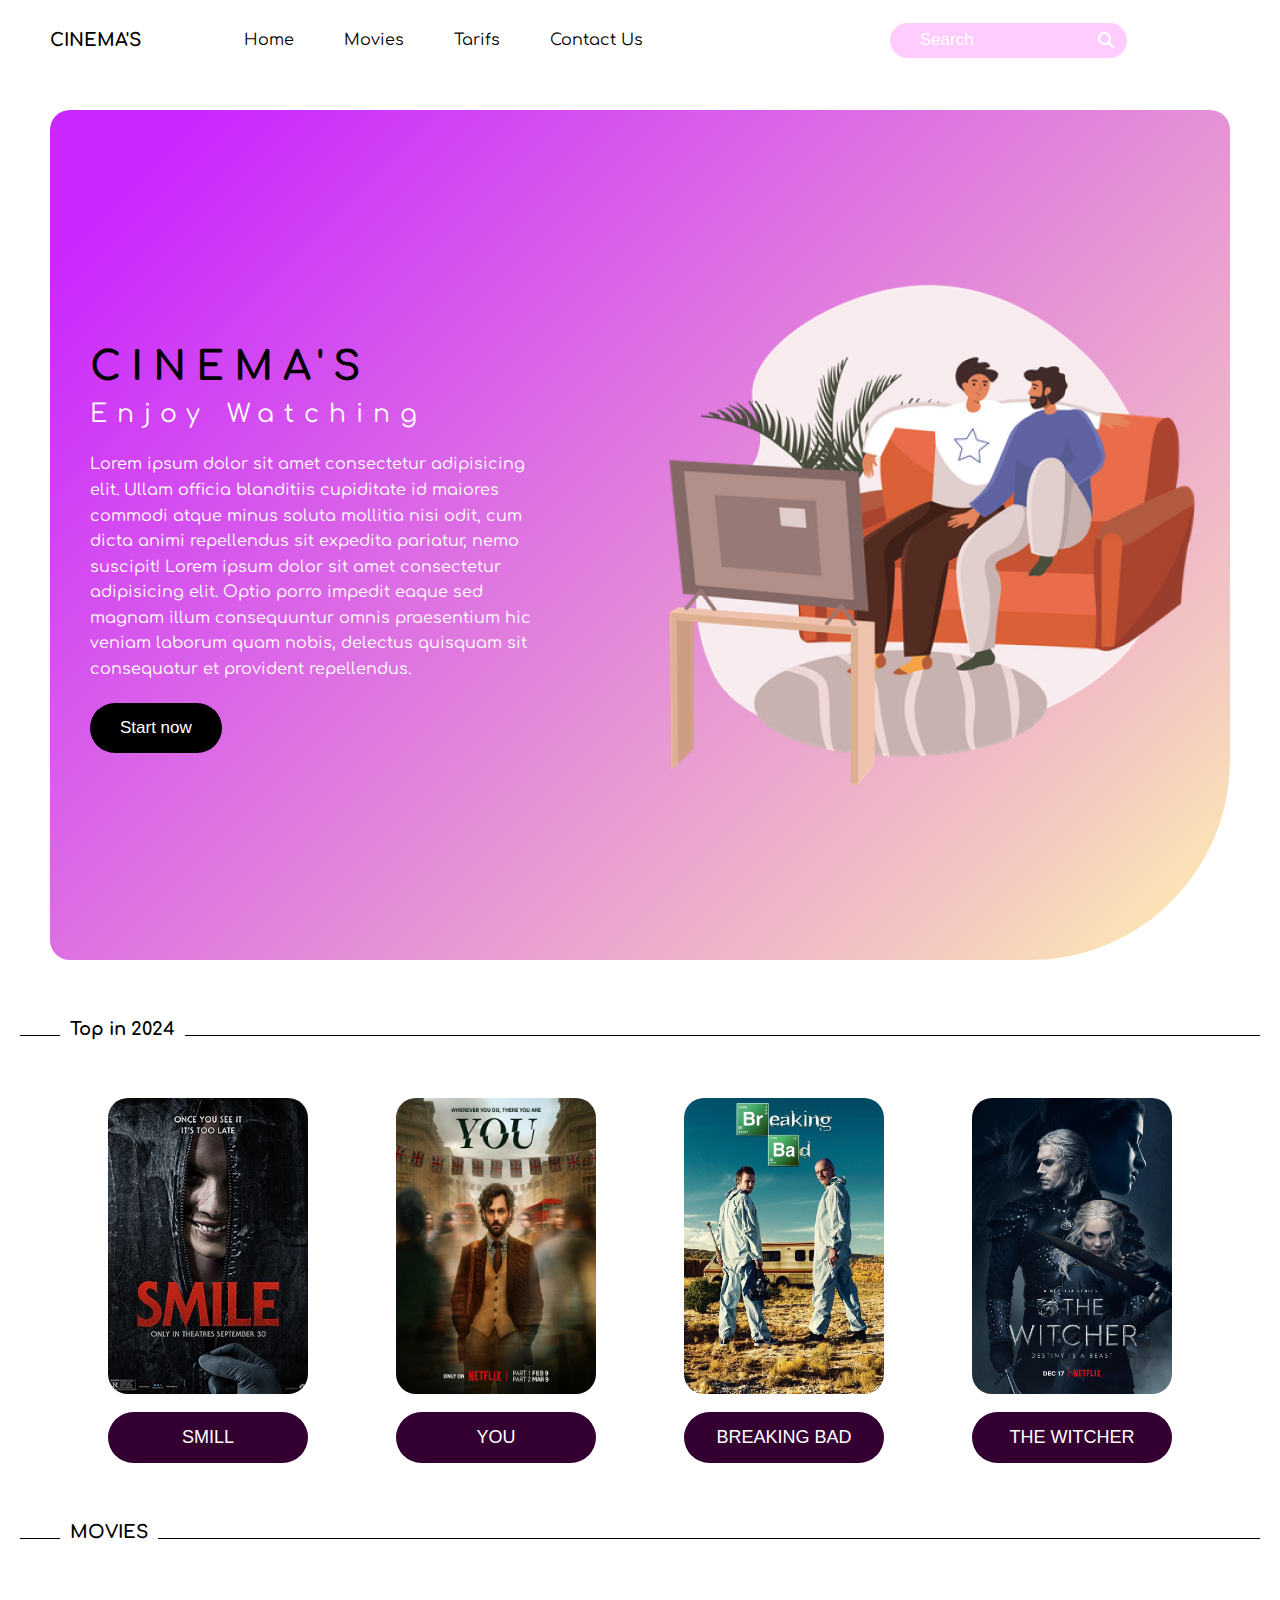
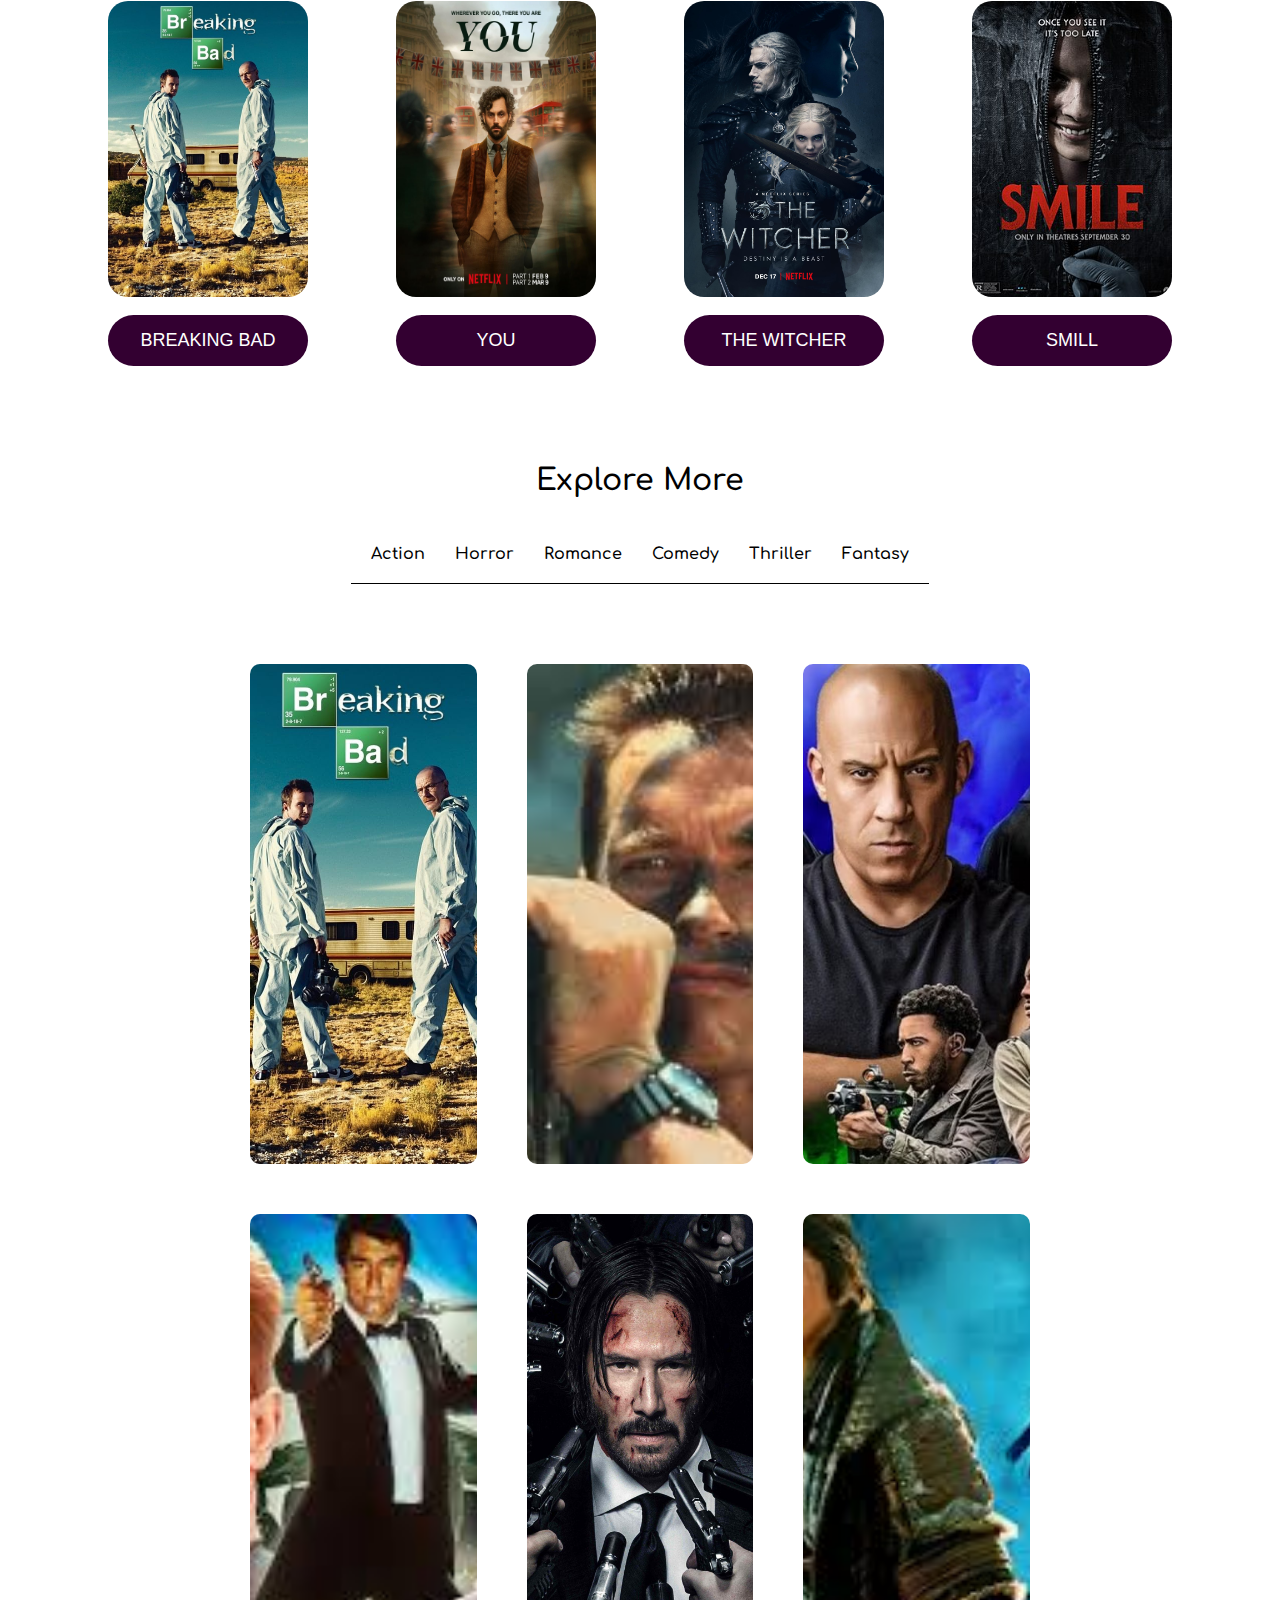
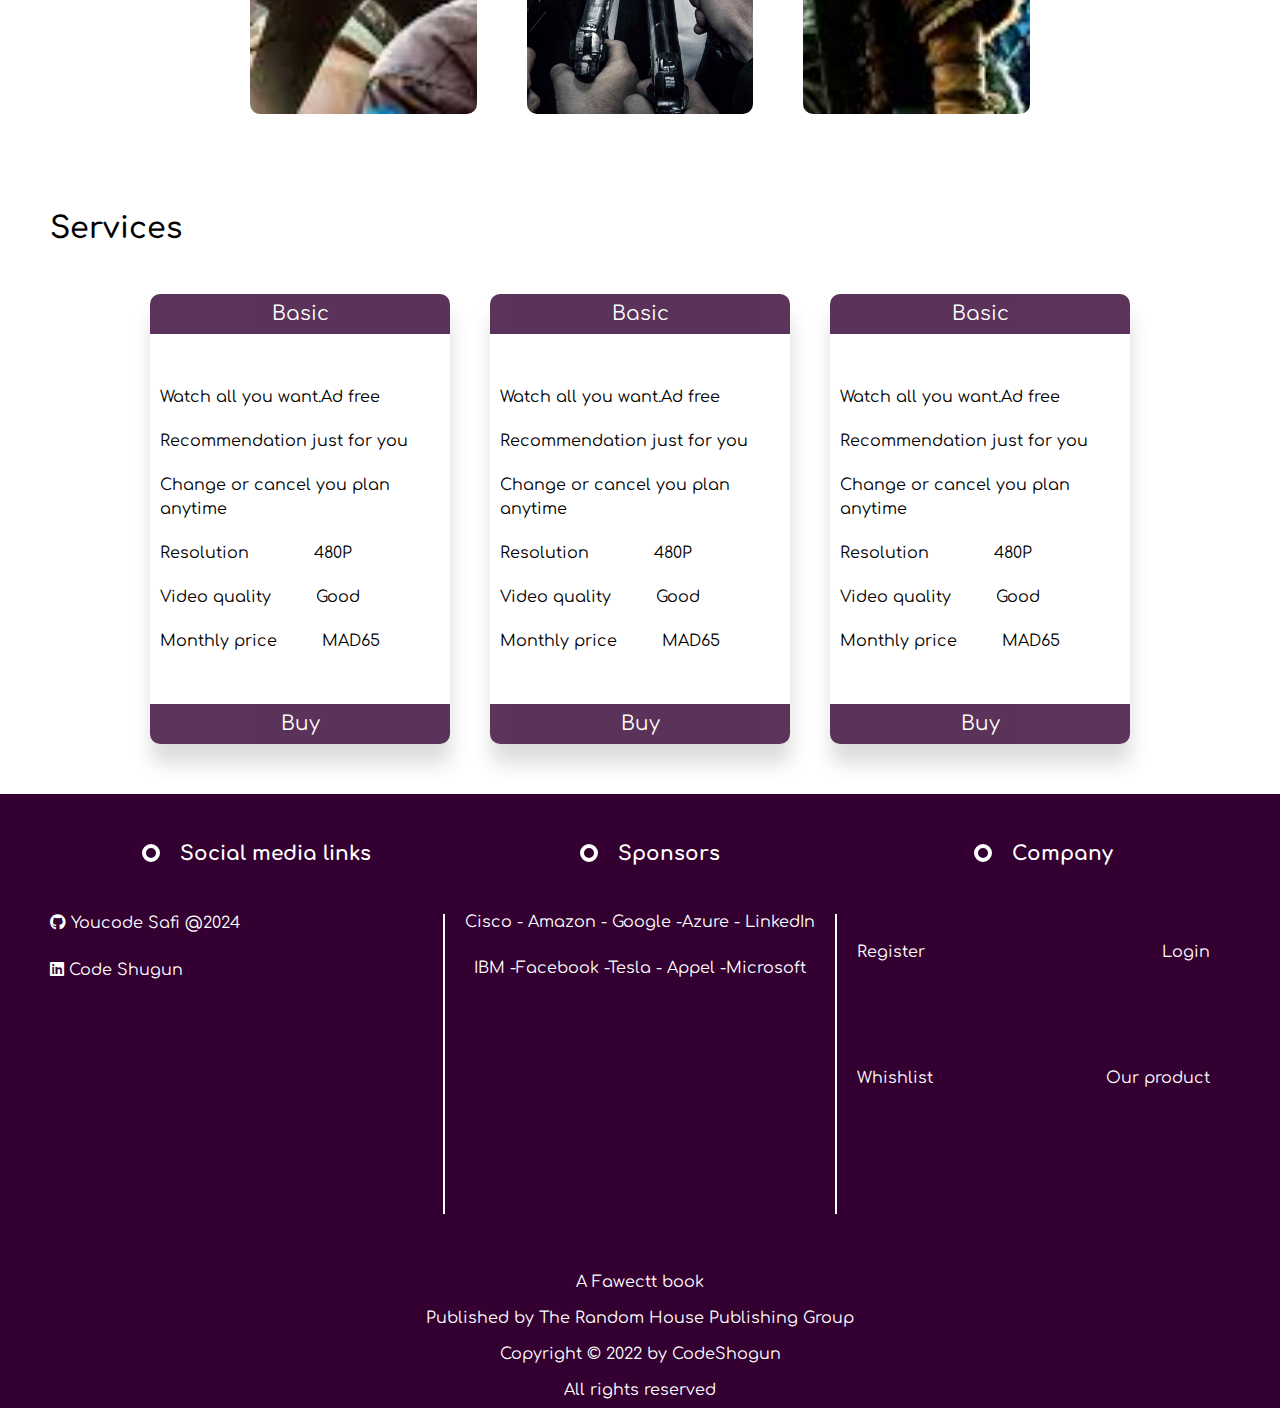
==== commit 1ac9ba9d: "add the navbar and the footer to the movies page" ====
--- a/project/index.html
+++ b/project/index.html
@@ -7,7 +7,7 @@
     <link href="/project/assets/css/all.min.css" rel="stylesheet">
     <link href="/project/assets/css/fontawesome.min.css" rel="stylesheet">
 
-    <title>Document</title>
+    <title>Cinema's / Home</title>
 </head>
 <body>
     <header>
@@ -233,16 +233,22 @@
             <section>
                 <h2><span></span>Company</h2>
                 <div>
-                    <div class="d-flex items-center justify-between">
+                    <div class="d-flex ">
                         <p>Register</p>
                         <p>Login</p>
                     </div>
-                    <div class="d-flex items-center justify-between">
-                        <p>Register</p>
-                        <p>Login</p>
+                    <div class="d-flex ">
+                        <p>Whishlist</p>
+                        <p>Our product</p>
                     </div>
                 </div>
             </section>
+        </div>
+        <div class="copyright">
+                <p>A Fawectt book</p>
+                <p>Published by The Random House Publishing Group</p>
+                <p>Copyright © 2022 by CodeShogun</p>
+                <p>All rights reserved</p>
         </div>
     </footer>
 </body>
--- a/project/index.css
+++ b/project/index.css
@@ -1,61 +1,4 @@
-@import url('https://fonts.googleapis.com/css2?family=Comfortaa:wght@300..700&display=swap');
-
-:root {
-    --primary-color : #FF00F7;
-    --primary-color-transparent : #FFCCFD;
-    --dark-primary : #330031;
-    --semiDark-primary : #990094
-}
-
-
-html, body, div, span, applet, object, iframe,
-h1, h2, h3, h4, h5, h6, p, blockquote, pre,
-a, abbr, acronym, address, big, cite, code,
-del, dfn, em, img, ins, kbd, q, s, samp,
-small, strike, strong, sub, sup, tt, var,
-b, u, i, center,
-dl, dt, dd, ol, ul, li,
-fieldset, form, label, legend,
-table, caption, tbody, tfoot, thead, tr, th, td,
-article, aside, canvas, details, embed, 
-figure, figcaption, footer, header, hgroup, 
-menu, nav, output, ruby, section, summary,
-time, mark, audio, video {
-	margin: 0;
-	padding: 0;
-	border: 0;
-	font-size: 100%;
-	font: inherit;
-	vertical-align: baseline;
-}
-/* HTML5 display-role reset for older browsers */
-article, aside, details, figcaption, figure, 
-footer, header, hgroup, menu, nav, section {
-	display: block;
-}
-body {
-	line-height: 1;
-}
-ol, ul {
-	list-style: none;
-}
-blockquote, q {
-	quotes: none;
-}
-blockquote:before, blockquote:after,
-q:before, q:after {
-	content: '';
-	content: none;
-}
-table {
-	border-collapse: collapse;
-	border-spacing: 0;
-}
-
-html,
-body {
-    font-family: "Comfortaa", sans-serif;
-}
+@import url("/project/variables.css");
 
 .container {
     margin-inline:50px;
@@ -329,16 +272,11 @@
 
 .d-flex {
     display: flex;
-}
-.items-center {
-    align-items: center;
-}
-.justfiy-between {
+    justify-items: center;
     justify-content: space-between;
-}
-.justify-center {
-    justify-content : center;
-}
+    margin-inline:20px;
+}
+
 
 footer {
     min-height: 50vh;
@@ -384,6 +322,16 @@
     text-align: center;
 }
 
-.footer section:last-of-type {
-    
+footer .copyright p {
+    text-align: center;
+    padding-block:10px;
+}
+
+/* TARIFS  */
+
+
+.tarifs .title {
+    text-align: center;
+    font-size: 64px;
+    margin-block:100px
 }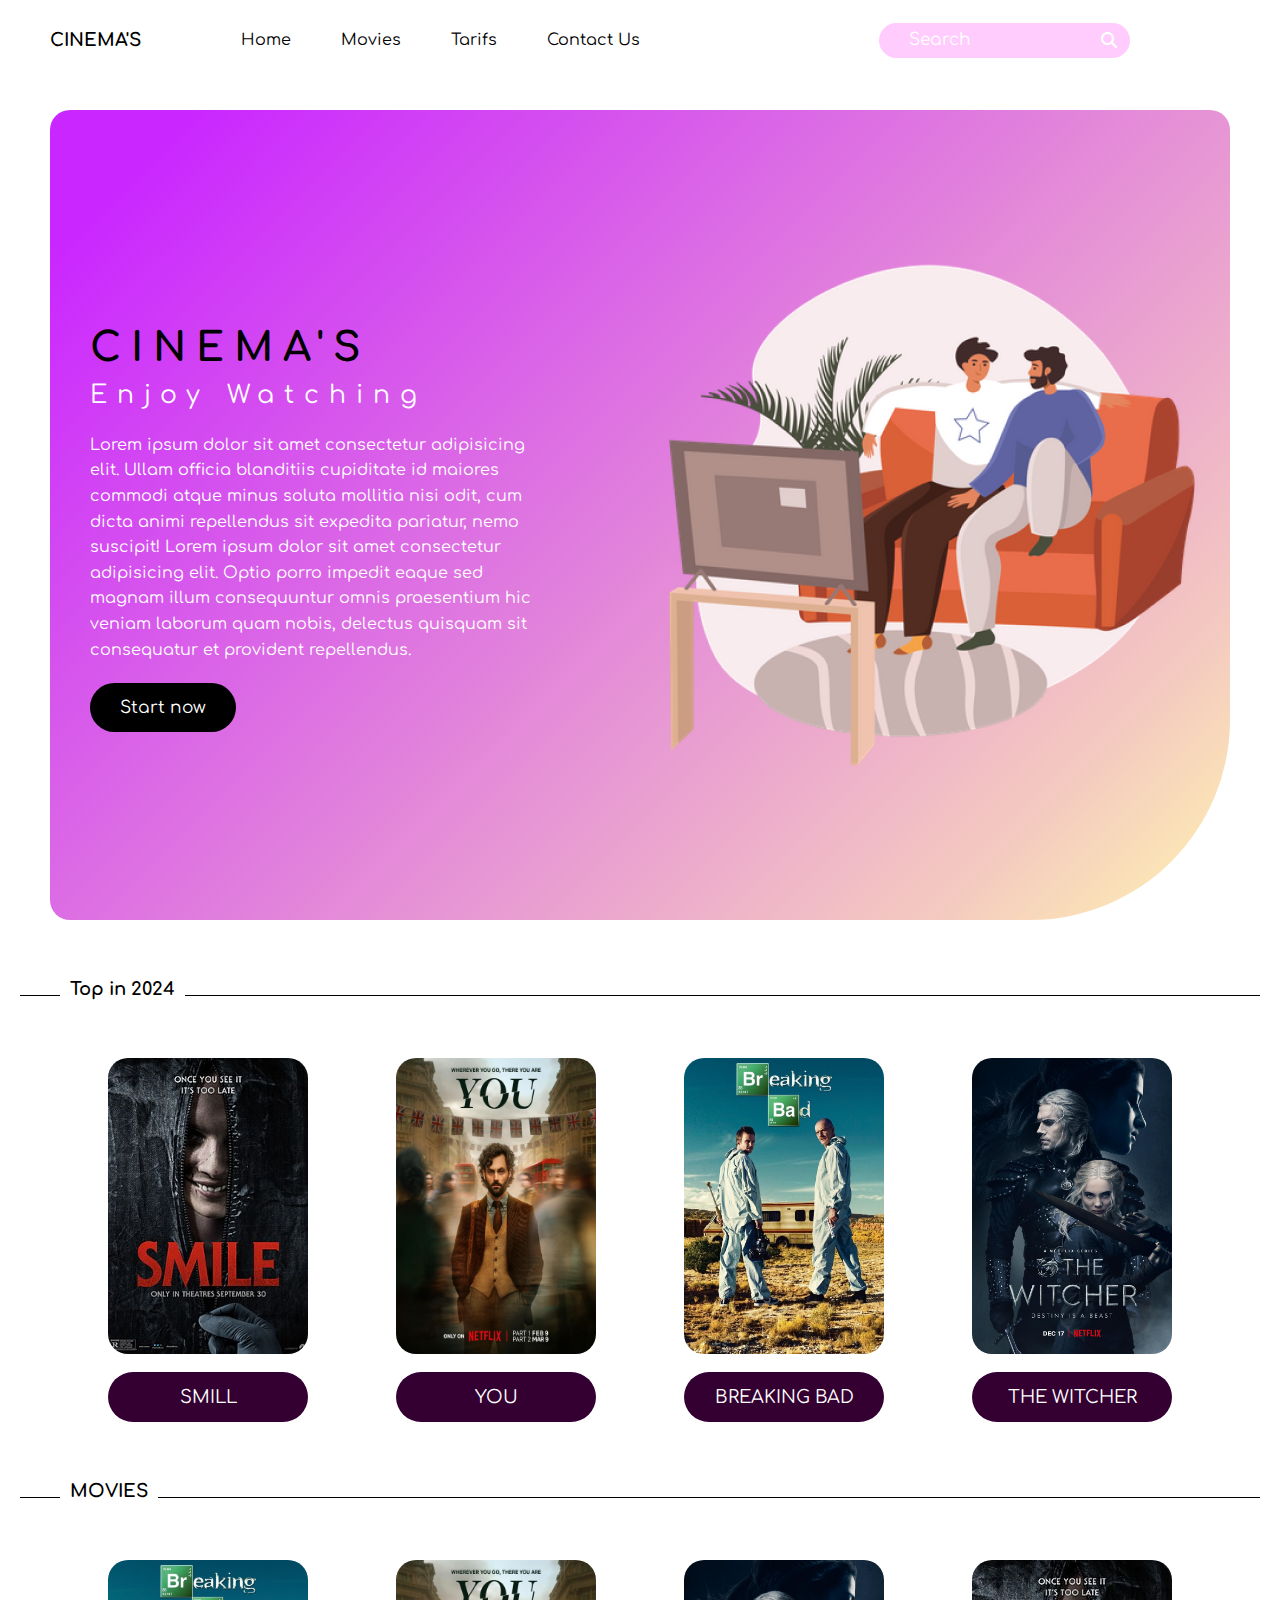
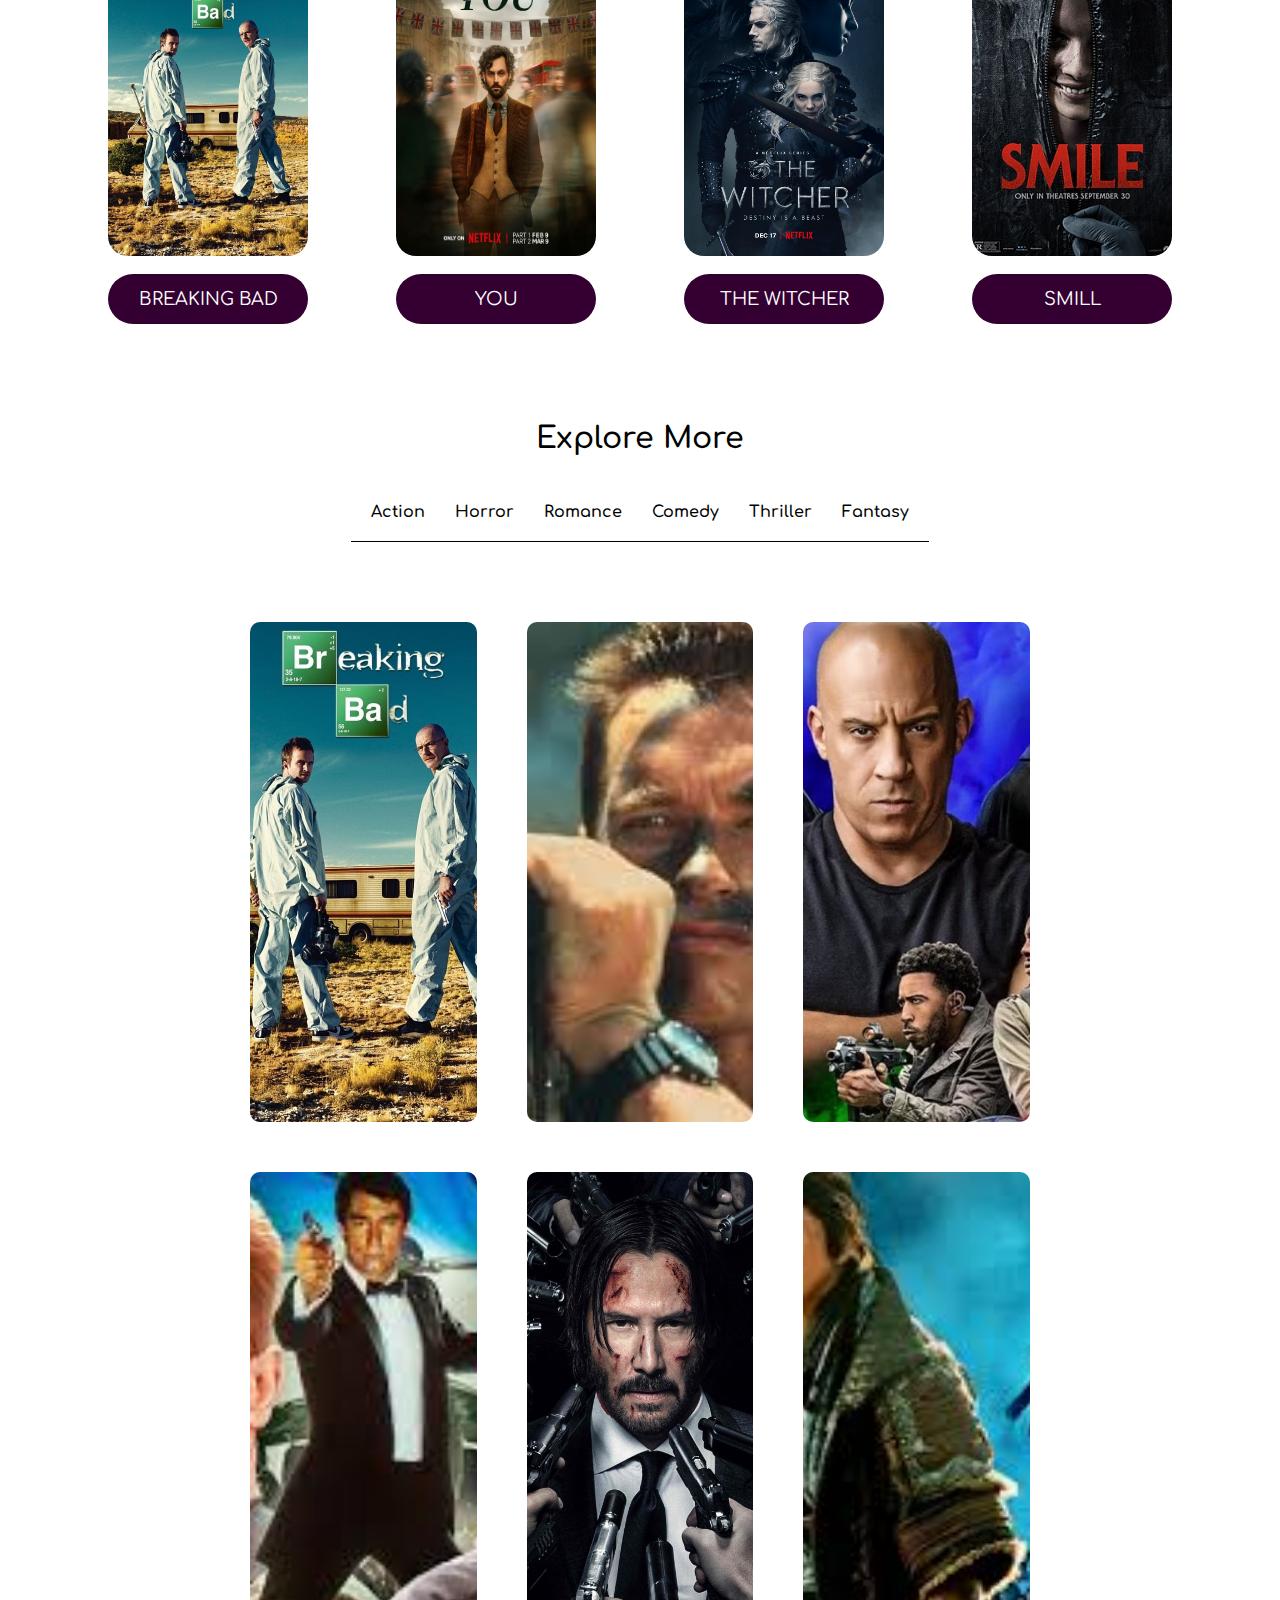
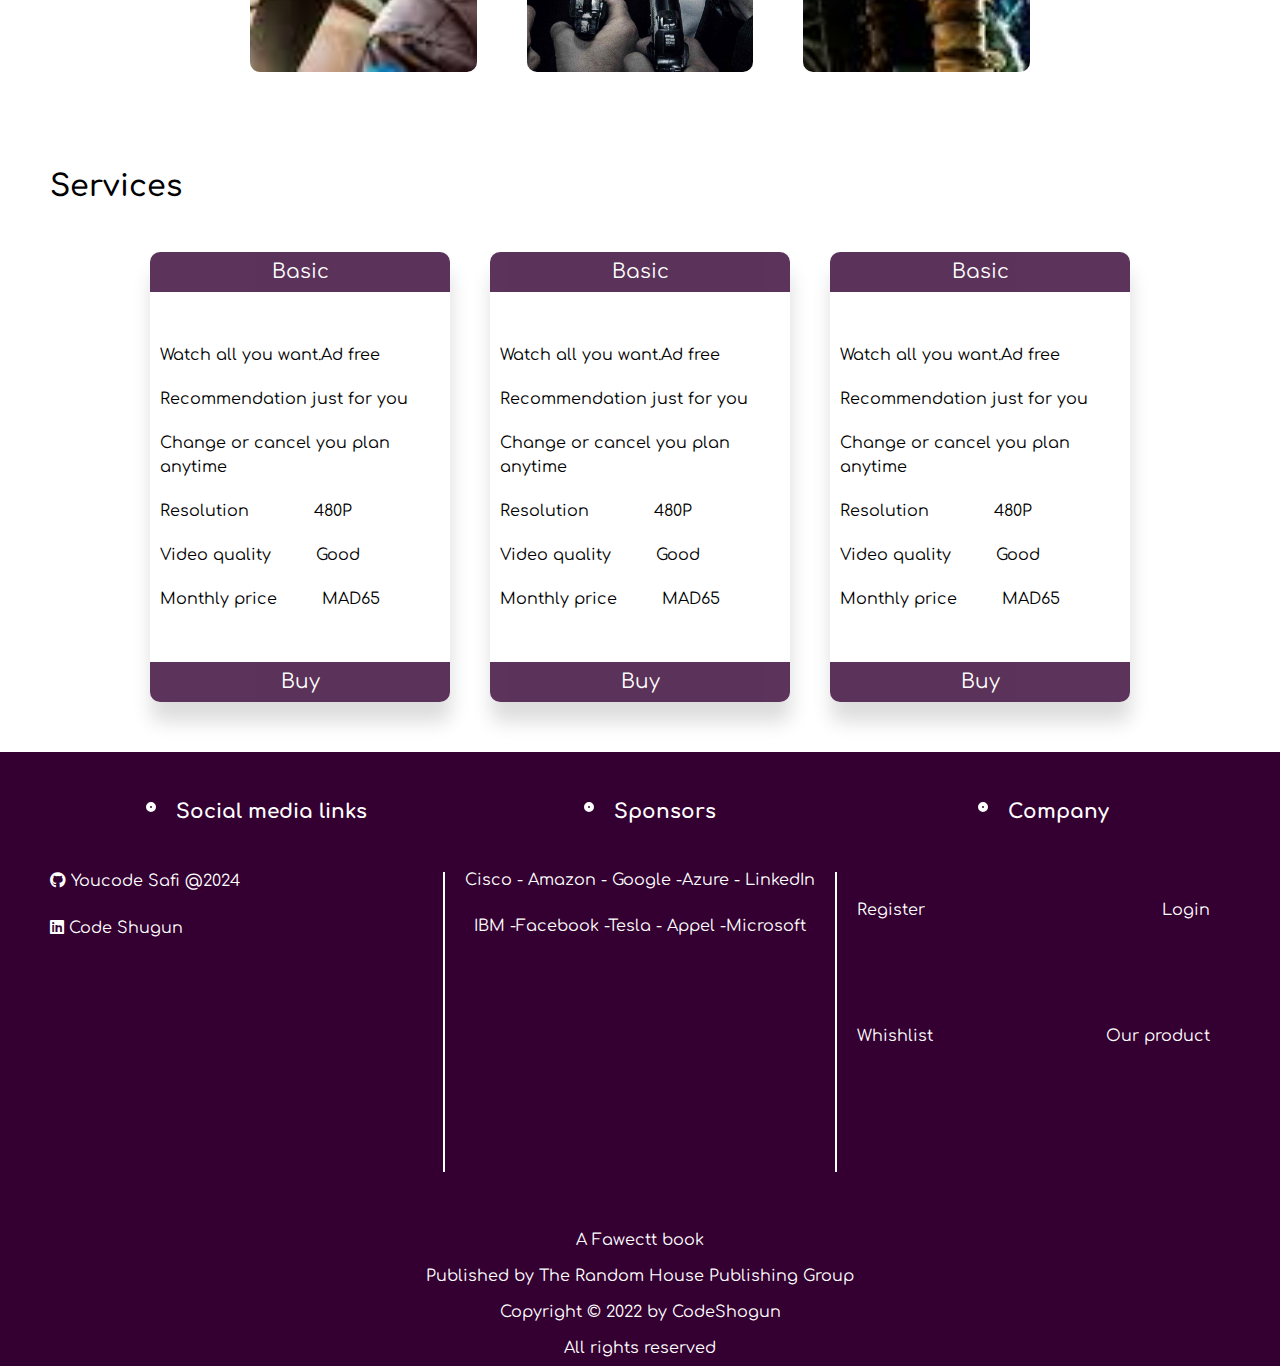
==== commit e2c9d291: "some changes in the navbars and create an empty contact page" ====
--- a/project/index.html
+++ b/project/index.html
@@ -20,13 +20,13 @@
                             <a href="/">Home</a>
                         </li>
                         <li>
-                            <a href="/movies">Movies</a>
-                        </li>
-                        <li>
-                            <a href="/tarifs">Tarifs</a>
-                        </li>
-                        <li>
-                            <a href="/contact">Contact Us</a>
+                            <a href="/project/movies">Movies</a>
+                        </li>
+                        <li>
+                            <a href="/project/tarifs">Tarifs</a>
+                        </li>
+                        <li>
+                            <a href="/project/contact">Contact Us</a>
                         </li>
                     </ul>
                     <div class="search">
--- a/project/index.css
+++ b/project/index.css
@@ -1,156 +1,152 @@
 @import url("/project/variables.css");
 
 .container {
-    margin-inline:50px;
+  margin-inline: 50px;
 }
 .navbar {
-    height: 80px;
-    display: flex;
-    align-items: center;
-    justify-content: space-between;
+  height: 80px;
+  display: flex;
+  align-items: center;
+  justify-content: space-between;
 }
 .navbar h3 {
-    font-weight: bold;
-    font-size: large;
+  font-weight: bold;
+  font-size: large;
 }
 
 .navbar > div {
-    display: flex;
-    width: 100%;
-    align-items: center;
-    justify-content: space-around;
-    column-gap: 40px;
+  display: flex;
+  width: 100%;
+  align-items: center;
+  justify-content: space-around;
+  column-gap: 40px;
 }
 
 .navbar > div .links {
-    display: flex;
-    align-items:center;
-    column-gap: 50px;
-}
-
+  display: flex;
+  align-items: center;
+  column-gap: 50px;
+}
 
 .navbar > div .links li a {
-    text-decoration: none;
-    color: black;
-    transition: 0.3s color ease;
+  text-decoration: none;
+  color: black;
+  transition: 0.3s color ease;
 }
 
 .navbar > div .links li a:hover {
-    color: var(--primary-color);
-} 
+  color: var(--primary-color);
+}
 .navbar .search input {
-    border: none;
-    padding:10px 30px 10px 30px;
-    border-radius:20px;
-    color:white;
-    background-color:var(--primary-color-transparent) ;
+  border: none;
+  padding: 10px 30px 10px 30px;
+  border-radius: 20px;
+  color: white;
+  background-color: var(--primary-color-transparent);
 }
 .navbar .search input:focus {
-    outline: none;
-}
-.navbar .search input::placeholder{
-    color:white;
-    font-size: 17px;
+  outline: none;
+}
+.navbar .search input::placeholder {
+  color: white;
+  font-size: 17px;
 }
 .navbar .search {
-    position: relative;
+  position: relative;
 }
 .navbar .search i {
-    position: absolute;
-    right:13px;
-    top:9px;
-    color:white
+  position: absolute;
+  right: 13px;
+  top: 9px;
+  color: white;
 }
 header .landing {
-    margin-top: 30px;
-    margin-bottom:30px;
-    min-height: 90vh;
-    border-radius: 20px 20px 200px 20px;
-    background: linear-gradient(135deg, #CA26FF 7%, #F4CAC0 85%, #FFF3B0 100% );
-    padding: 20px;
-    display: flex;
-    row-gap: 20px;
-    align-items: center;
+  margin-top: 30px;
+  margin-bottom: 30px;
+  min-height: 90vh;
+  border-radius: 20px 20px 200px 20px;
+  background: linear-gradient(135deg, #ca26ff 7%, #f4cac0 85%, #fff3b0 100%);
+  padding: 20px;
+  display: flex;
+  row-gap: 20px;
+  align-items: center;
 }
 
 header .landing .text h1 {
-    font-weight: bold;
-    color:black;
-    font-size: 40px;
-    margin-top:30px;
-    margin-bottom: 15px;
-    letter-spacing: 10px;
-
+  font-weight: bold;
+  color: black;
+  font-size: 40px;
+  margin-top: 30px;
+  margin-bottom: 15px;
+  letter-spacing: 10px;
 }
 header .landing .text h2 {
-    font-size: 25px;
-    margin-bottom: 25px;
-    letter-spacing: 10px;
+  font-size: 25px;
+  margin-bottom: 25px;
+  letter-spacing: 10px;
 }
 
 header .landing .text {
-    flex-basis: 50%;
-    color:white;
-    margin-left:20px;
+  flex-basis: 50%;
+  color: white;
+  margin-left: 20px;
 }
 
 header .landing .text p {
-    width: 80%;
-    line-height: 1.6;
+  width: 80%;
+  line-height: 1.6;
 }
 header .landing .text button {
-    padding:15px 30px 15px 30px;
-    font-size: 17px;
-    margin-top:20px;
-    background-color: black;
-    color:white;
-    border:none;
-    border-radius: 30px;
+  padding: 15px 30px 15px 30px;
+  font-size: 17px;
+  margin-top: 20px;
+  background-color: black;
+  color: white;
+  border: none;
+  border-radius: 30px;
 }
 
 header .landing .image {
-    flex-basis: 50%;
-    margin-left: auto;
-    display: flex;
-    justify-content: center;
+  flex-basis: 50%;
+  margin-left: auto;
+  display: flex;
+  justify-content: center;
 }
 
 main .section_title {
-    position: relative;
-    margin:50px 20px 50px 20px;
+  position: relative;
+  margin: 50px 20px 50px 20px;
 }
 
 main .section_title::before {
-    content:"";
-    position:absolute;
-    width: 100%;
-    height: 1px;
-    background-color: black;
-    bottom: 12px;
-    z-index: -2;
-}
-main  .section_title h4 {
-    font-size: large;
-    font-weight: bold;
-    margin-left:40px;
-    padding:10px;
-    width: fit-content;
-    background-color:white;
-
+  content: "";
+  position: absolute;
+  width: 100%;
+  height: 1px;
+  background-color: black;
+  bottom: 12px;
+  z-index: -2;
+}
+main .section_title h4 {
+  font-size: large;
+  font-weight: bold;
+  margin-left: 40px;
+  padding: 10px;
+  width: fit-content;
+  background-color: white;
 }
 
 .films {
-   margin-top:50px;
-   margin-bottom:50px;
-    display: flex;
-    align-items:flex-start;
-    justify-content:space-evenly;
-    column-gap: 30px;
-
+  margin-top: 50px;
+  margin-bottom: 50px;
+  display: flex;
+  align-items: flex-start;
+  justify-content: space-evenly;
+  column-gap: 30px;
 }
 .films .film {
-    position:relative;
-    width: 200px;
+  position: relative;
+  width: 200px;
 }
 .films .film .cover img {
   border-radius: 20px;
@@ -159,179 +155,374 @@
 }
 
 .films .film button {
+  width: 100%;
+  padding-top: 15px;
+  padding-bottom: 15px;
+  font-size: large;
+  color: white;
+  background-color: var(--dark-primary);
+  border-radius: 30px;
+  border: none;
+  margin-top: 15px;
+  cursor: pointer;
+}
+.explore h1 {
+  font-size: 30px;
+  font-weight: 600;
+  text-align: center;
+  margin-top: 100px;
+  margin-bottom: 50px;
+}
+
+.explore .categories {
+  display: flex;
+  align-items: center;
+  column-gap: 30px;
+  padding-bottom: 20px;
+  width: fit-content;
+  margin-inline: auto;
+  margin-top: 20px;
+  padding-inline: 20px;
+  padding-bottom: 1px;
+  margin-bottom: 80px;
+  border-bottom: 1px solid black;
+}
+
+.explore .categories li {
+  font-weight: 600;
+  cursor: pointer;
+  transition: color 0.5 ease;
+  padding-bottom: 20px;
+  position: relative;
+}
+.explore .categories li:hover::before {
+  position: absolute;
+  content: "";
+  width: 100%;
+  height: 4px;
+  border-radius: 10px;
+  background-color: var(--dark-primary);
+  bottom: -2px;
+}
+
+.explore {
+  margin-top: 20px;
+  margin-bottom: 20px;
+}
+.explore .images {
+  display: grid;
+  grid-template-columns: repeat(3, 1fr);
+  gap: 50px;
+  margin-inline: 200px;
+}
+.explore .images img {
+  width: 100%;
+  height: 500px;
+  border-radius: 10px;
+  object-fit: cover;
+}
+.services h1 {
+  font-size: 30px;
+  font-weight: 600;
+  margin-top: 100px;
+  margin-bottom: 50px;
+}
+
+.services .cards {
+  display: flex;
+  align-items: center;
+  justify-content: space-between;
+  margin-block: 50px;
+  padding-inline: 100px;
+}
+.services .cards .card {
+  width: 300px;
+  height: 450px;
+  border-radius: 10px;
+  box-shadow: 1px 20px 19px 0px #ddd;
+  display: flex;
+  flex-direction: column;
+  justify-content: space-between;
+  border-radius: 10px;
+  overflow: hidden;
+}
+.services .cards .card .card_header,
+.services .cards .card .card_footer {
+  padding: 10px;
+  background-color: var(--dark-primary);
+  opacity: 0.8;
+  text-align: center;
+  color: white;
+  font-size: 20px;
+  cursor: pointer;
+}
+
+.services .cards .card .card_content p {
+  margin-block: 20px;
+  padding-inline: 10px;
+  line-height: 1.5;
+}
+
+.d-flex {
+  display: flex;
+  justify-items: center;
+  justify-content: space-between;
+  margin-inline: 20px;
+}
+
+footer {
+  min-height: 50vh;
+  background-color: var(--dark-primary);
+  color: white;
+}
+
+.footer {
+  display: flex;
+  align-items: start;
+  padding-block: 50px;
+}
+.footer section {
+  width: 100%;
+}
+.footer section h2 {
+  text-align: center;
+  font-size: 20px;
+  font-weight: bolder;
+  display: flex;
+  justify-content: center;
+}
+.footer section h2 span {
+  display: block;
+  width: 10px;
+  height: 10px;
+  border-radius: 50%;
+  border: 4px solid white;
+  margin-inline: 20px;
+}
+
+.footer section div {
+  margin-top: 50px;
+}
+.footer section div p {
+  margin-block: 30px;
+}
+
+.footer section:nth-child(2) div {
+  border-right: 2px solid white;
+  border-left: 2px solid white;
+  height: 300px;
+  text-align: center;
+}
+
+footer .copyright p {
+  text-align: center;
+  padding-block: 10px;
+}
+
+/* TARIFS  */
+
+.tarifs .title {
+  text-align: center;
+  font-size: 64px;
+  margin-block: 100px;
+}
+
+.tarifs .cards {
+  margin-block: 200px;
+  display: flex;
+  flex-wrap: wrap;
+  justify-content: space-between;
+  align-items: center;
+  gap: 40px;
+}
+
+.tarifs .cards .card {
+  display: flex;
+  flex-direction: column;
+  justify-content: space-between;
+  width: 25%;
+  height: 500px;
+  border-radius: 20px;
+  padding: 20px;
+  box-shadow: 0px 11px 20px 0px #777777;
+
+  & h3 {
+    font-size: 40px;
+    text-align: center;
+    margin-bottom: 30px;
+    margin-top: 20px;
+    font-weight: bold;
+  }
+  & h2 {
+    font-size: 96px;
+    text-align: center;
+    font-weight: bolder;
+  }
+  & p {
+    font-size: 26px;
+    color: rgb(238, 39, 39);
+    line-height: 1.5;
+  }
+  & .sub-condition {
+    font-size: 16px;
+  }
+  & button {
+    padding: 15px 10px 15px 10px;
+    border: none;
+    border-radius: 10px;
+    background-color: var(--primary-color);
+    color: white;
     width: 100%;
-    padding-top:15px;
-    padding-bottom:15px;
-    font-size: large;
-    color:white;
-    background-color:var(--dark-primary);
-    border-radius:30px;
-    border:none;
-    margin-top:15px;
+    font-size: 25px;
     cursor: pointer;
-}
-.explore h1 {
-    font-size: 30px;
-    font-weight:600;
-    text-align: center;
-    margin-top:100px;
-    margin-bottom:50px;  
-}
-
-.explore .categories {
+  }
+}
+
+.landing-movies {
+  height: 90vh;
+  border-radius: 20px;
+  padding: 40px;
+  margin-inline: 20px;
+  background-image: url("/project/assets/movie-background .png");
+  position: relative;
+  & .content {
+    position: relative;
+    z-index: 99;
+    & h1 {
+      font-size: 65px;
+      color: white;
+      font-weight: bold;
+      margin-top: 50px;
+      margin-bottom: 20px;
+      letter-spacing: 3px;
+      & span {
+        color: var(--primary-color);
+      }
+    }
+    & p {
+      font-weight: 900;
+      letter-spacing: 1px;
+      font-size: 25px;
+      color: white;
+      line-height: 1.6;
+    }
+  }
+}
+.landing-movies::before {
+  position: absolute;
+  content: "";
+  width: 100%;
+  height: 100%;
+  background-color: rgba(0, 0, 0, 0.53);
+  top: 0;
+  left: 0;
+  border-radius: 20px;
+  z-index: 1;
+}
+.movies {
+  & .title {
+    margin-block: 20px;
     display: flex;
     align-items: center;
-    column-gap: 30px;
-    padding-bottom:20px;
-    width: fit-content;
+    justify-content: start;
+    gap: 5px;
+    margin-left: -20px;
+    & h3 {
+      font-size: 25px;
+      font-weight: bold;
+    }
+    & img {
+      width: 50px;
+    }
+  }
+  & .content {
+    margin-block: 100px;
+    display: grid;
+    grid-template-columns: repeat(auto-fill, minmax(500px, 1fr));
     margin-inline: auto;
-    margin-top:20px;
-    padding-inline:20px;
-    padding-bottom:1px;
-    margin-bottom:80px;
-    border-bottom: 1px solid black;
-}
-
-.explore .categories li {
-    font-weight: 600;
-    cursor: pointer;
-    transition: color 0.5 ease;
-    padding-bottom:20px;
-    position: relative;
-
-}
-.explore .categories li:hover::before {
-    position: absolute;
-    content:"";
-    width: 100%;
-    height: 4px;
-    border-radius: 10px;
-    background-color: var(--dark-primary);
-    bottom:-2px;
-}
-
-.explore {
-    margin-top:20px;
-    margin-bottom:20px;
-}
-.explore .images {
-    display: grid;
-    grid-template-columns: repeat(3,1fr);
-    gap: 50px;
-    margin-inline:200px;
-}
-.explore .images img {
-    width: 100%;
-    height: 500px;
-    border-radius: 10px;
-    object-fit: cover;
-}
-.services h1 {
-    font-size: 30px;
-    font-weight:600;
-    margin-top:100px;
-    margin-bottom:50px;  
-}
-
-.services .cards {
-    display: flex;
-    align-items: center;
-    justify-content: space-between;
-    margin-block: 50px;
-    padding-inline:100px
-}
-.services .cards .card {
-    width: 300px;
-    height: 450px;
-    border-radius: 10px;
-    box-shadow: 1px 20px 19px 0px #ddd;
-    display: flex;
-    flex-direction: column;
-    justify-content: space-between;
-    border-radius: 10px;
-    overflow: hidden;
-}
-.services .cards .card .card_header,
-.services .cards .card .card_footer {
-    padding:10px;
-    background-color: var(--dark-primary);
-    opacity: 0.8;
-    text-align: center;
-    color:white;
-    font-size: 20px;
-    cursor: pointer;
-}
-
-
-.services .cards .card .card_content p {
-    margin-block :20px;
-    padding-inline : 10px;
-    line-height: 1.5;
-}
-
-
-.d-flex {
-    display: flex;
-    justify-items: center;
-    justify-content: space-between;
-    margin-inline:20px;
-}
-
-
-footer {
-    min-height: 50vh;
-    background-color: var(--dark-primary);
-    color:white;
-}
-
-.footer {
-    display: flex;
-    align-items: start;
-    padding-block: 50px;
-}
-.footer section {
-    width: 100%;  
-}
-.footer section h2 {
-    text-align: center;
-    font-size: 20px;
-    font-weight: bolder;
+    gap: 30px;
+    & .card {
+      box-shadow: 1px 20px 19px 0px #ddd;
+      height: 300px;
+      border-radius: 20px;
+      position: relative;
+      & .backImage {
+        position: absolute;
+        width: 100%;
+        height: 100%;
+        top: 0;
+        left: 0;
+        object-fit: cover;
+      }
+      &::after {
+        position: absolute;
+        z-index: 55;
+        content: "";
+        width: 100%;
+        height: 100%;
+        top: 0;
+        left: 0;
+        background-color: rgba(0, 0, 0, 0.445);
+        border-radius: 10px;
+      }
+      & .card-content {
+        position: relative;
+        height: 100%;
+        display: flex;
+        flex-direction: column;
+        justify-content: space-between;
+        padding: 20px;
+        z-index: 99;
+        color: white;
+        & h3 {
+          font-size: 50px;
+          font-weight: bold;
+          margin-top: 5px;
+          margin-bottom: 20px;
+        }
+        & p {
+          line-height: 1.4;
+          width: 90%;
+        }
+        & a {
+            margin-left:auto;
+            text-decoration: none;
+          & button {
+            display: flex;
+            align-items: center;
+            column-gap:20px;
+            margin-left:auto;
+            padding-block:10px;
+            padding-inline:20px;
+            font-size:18px;
+            font-weight: bold;
+            border-radius: 7px;
+            border: none;
+            color:white;
+            cursor: pointer;
+            background-color: var(--primary-color);
+            & .ticket {
+              width: 30px;
+              height: 30px;
+            }
+          }
+        }
+      }
+    }
+  }
+  & .viewMore {
     display: flex;
     justify-content: center;
-}
-.footer section h2 span {
-    display: block;
-    width: 10px;
-    height: 10px;
-    border-radius: 50%;
-    border:4px solid white;
-    margin-inline:20px;
-}
-
-.footer section div {
-    margin-top:50px;
-}
-.footer section div p {
-    margin-block:30px;
-}
-
-.footer section:nth-child(2) div {
-    border-right: 2px solid white;
-    border-left: 2px solid white;
-    height: 300px;
-    text-align: center;
-}
-
-footer .copyright p {
-    text-align: center;
-    padding-block:10px;
-}
-
-/* TARIFS  */
-
-
-.tarifs .title {
-    text-align: center;
-    font-size: 64px;
-    margin-block:100px
-}+    margin-block:100px;
+    & button {
+        padding:15px 20px;
+        border-radius: 10px;
+        border:none;
+        background-color: var(--dark-primary);
+        color:white;
+        font-size: 25px;
+        font-weight: bold;
+        cursor: pointer;
+    }
+  }
+}
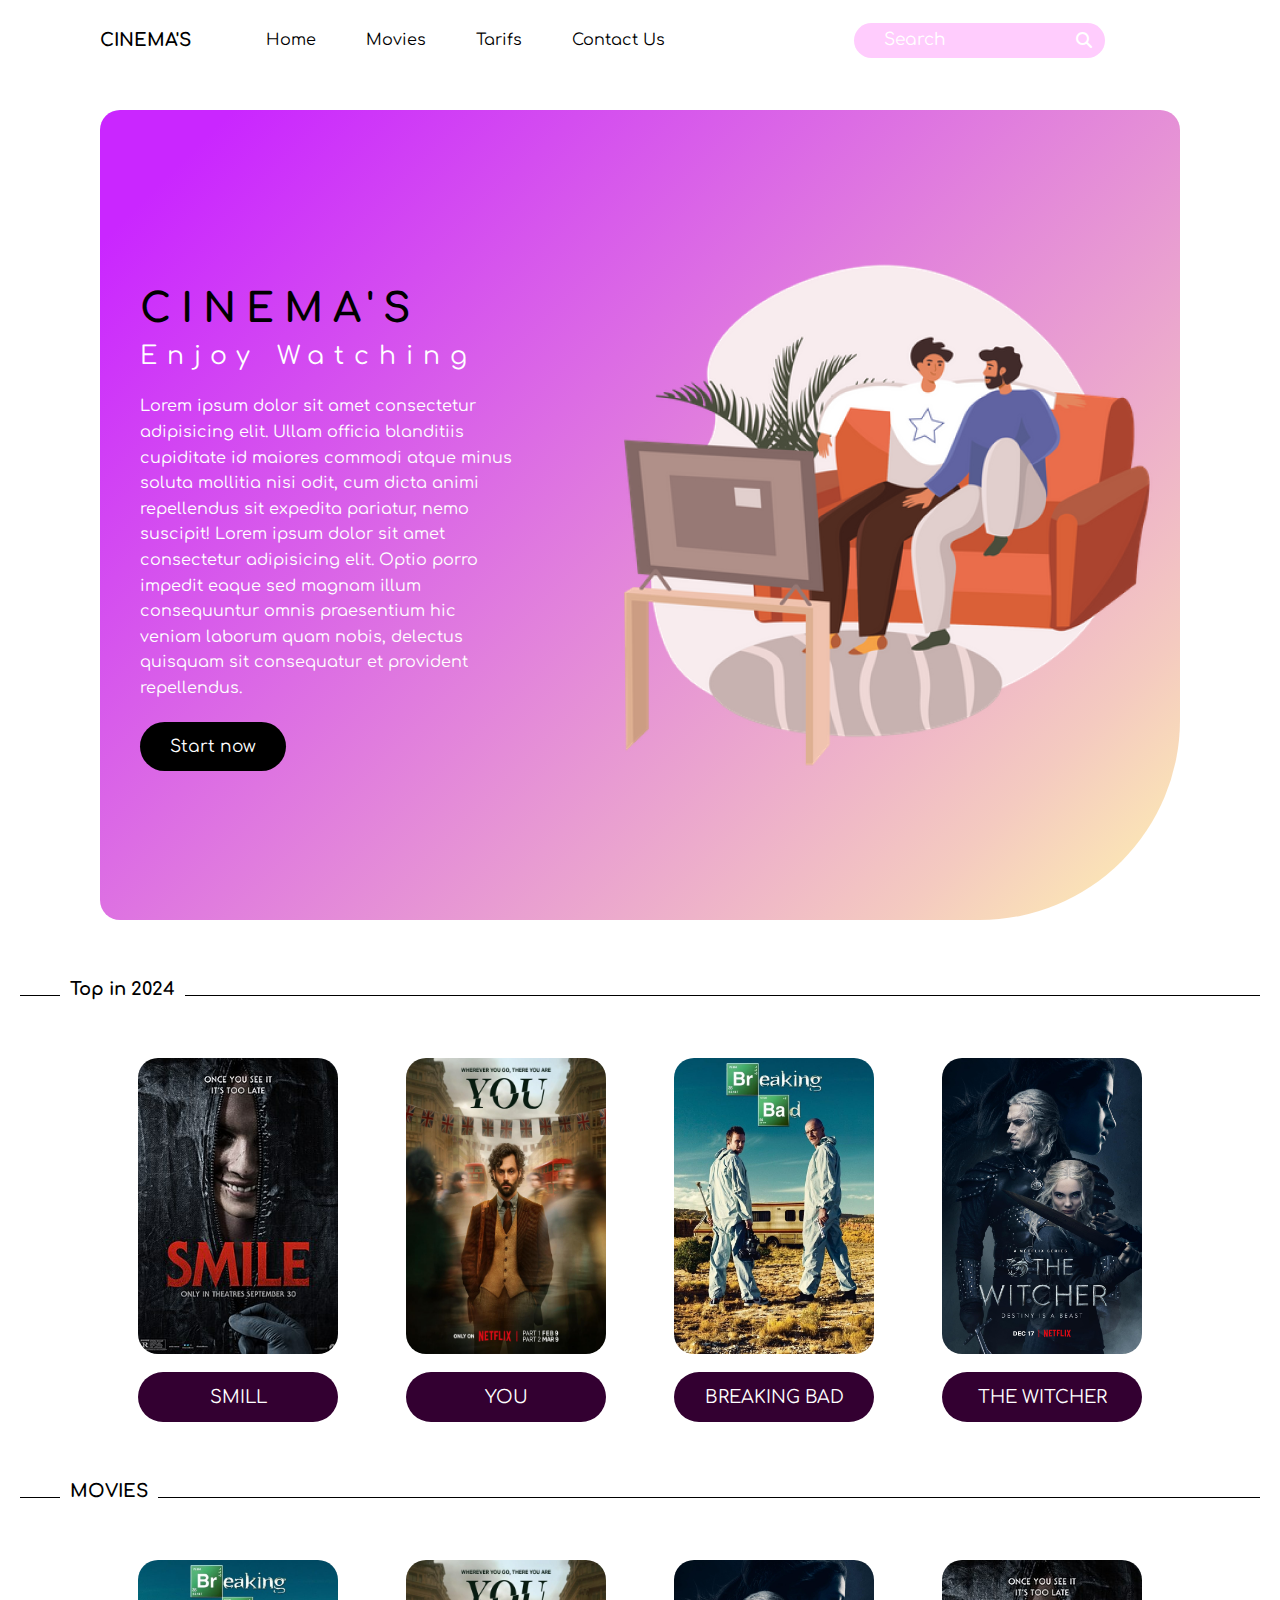
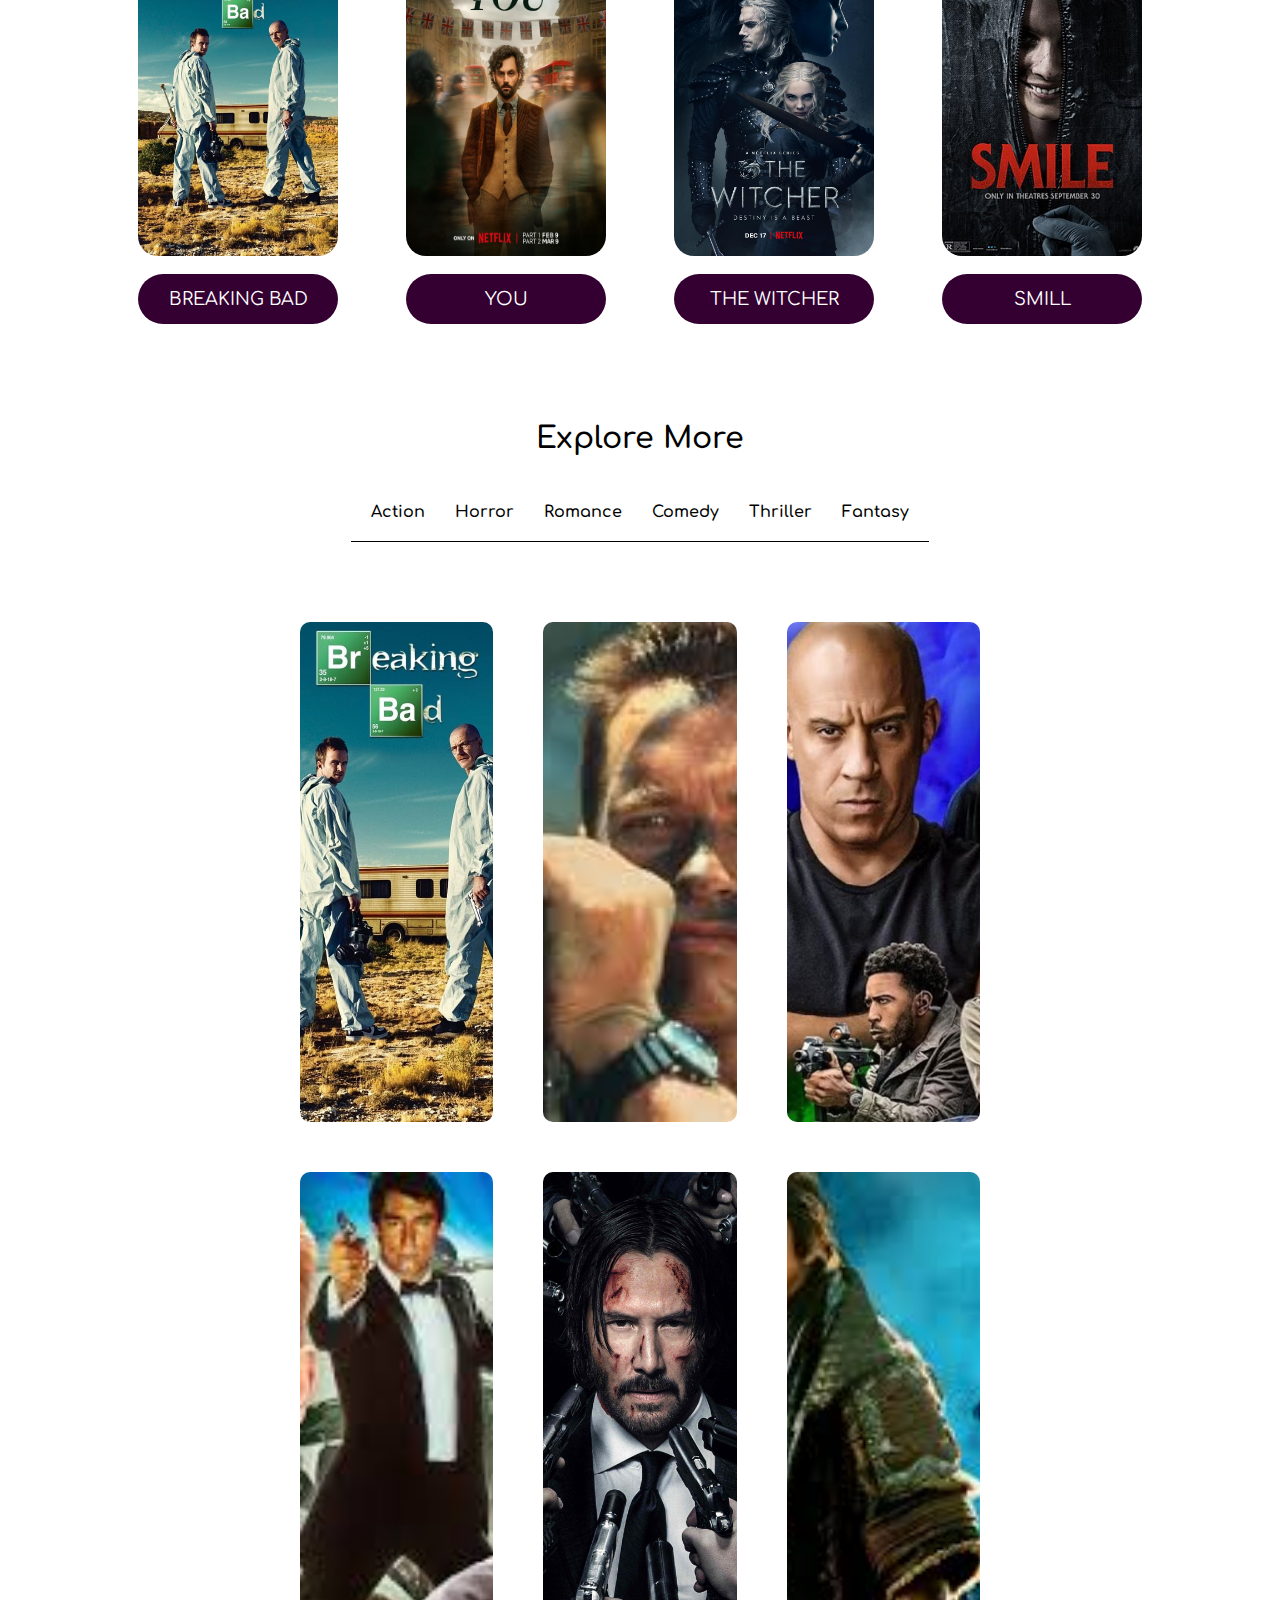
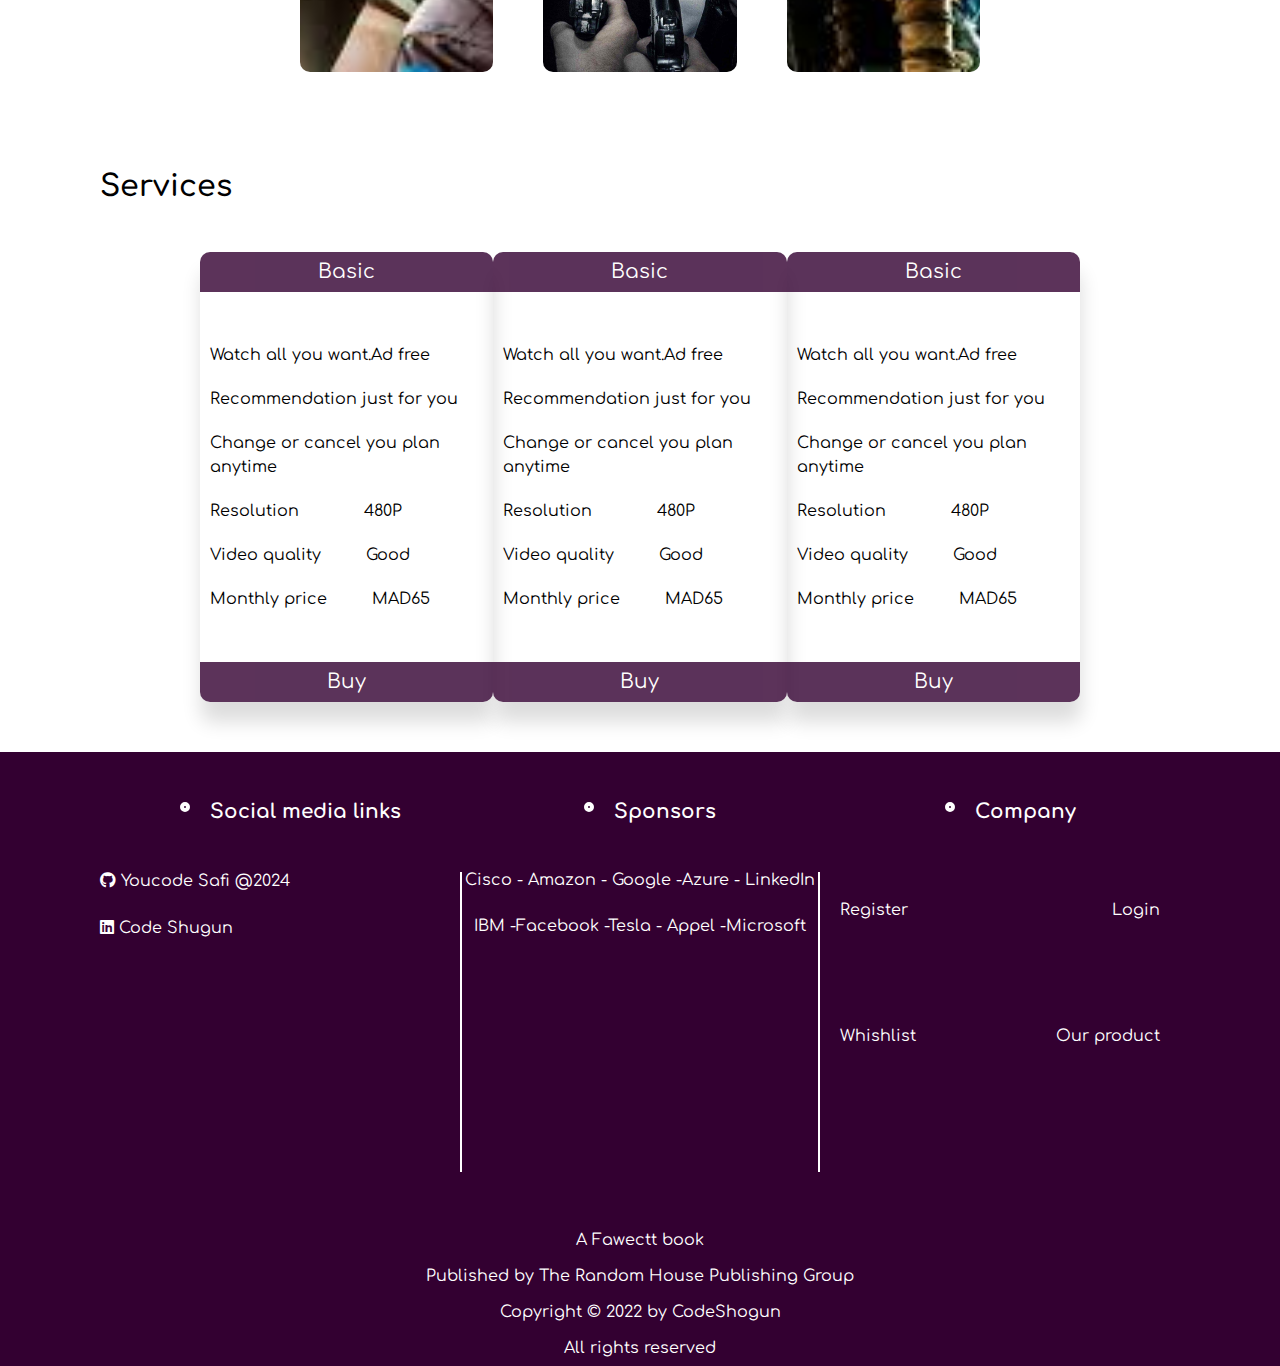
==== commit 18c5d1bb: "end of the project" ====
--- a/project/index.html
+++ b/project/index.html
@@ -17,16 +17,16 @@
                 <div>
                     <ul class="links">
                         <li>
-                            <a href="/">Home</a>
-                        </li>
-                        <li>
-                            <a href="/project/movies">Movies</a>
-                        </li>
-                        <li>
-                            <a href="/project/tarifs">Tarifs</a>
-                        </li>
-                        <li>
-                            <a href="/project/contact">Contact Us</a>
+                            <a href="/project/">Home</a>
+                        </li>
+                        <li>
+                            <a href="/project/movies.html">Movies</a>
+                        </li>
+                        <li>
+                            <a href="/project/tarifs.html">Tarifs</a>
+                        </li>
+                        <li>
+                            <a href="/project/contact.html">Contact Us</a>
                         </li>
                     </ul>
                     <div class="search">
--- a/project/index.css
+++ b/project/index.css
@@ -1,7 +1,7 @@
 @import url("/project/variables.css");
 
 .container {
-  margin-inline: 50px;
+  margin-inline: 100px;
 }
 .navbar {
   height: 80px;
@@ -438,7 +438,7 @@
   & .content {
     margin-block: 100px;
     display: grid;
-    grid-template-columns: repeat(auto-fill, minmax(500px, 1fr));
+    grid-template-columns: repeat(auto-fill, minmax(450px, 1fr));
     margin-inline: auto;
     gap: 30px;
     & .card {
@@ -475,7 +475,7 @@
         z-index: 99;
         color: white;
         & h3 {
-          font-size: 50px;
+          font-size: 40px;
           font-weight: bold;
           margin-top: 5px;
           margin-bottom: 20px;
@@ -526,3 +526,73 @@
     }
   }
 }
+
+.contact {
+    display: flex;
+    justify-content: center;
+    align-items: center;
+    column-gap: 40px;
+    height: 40vh;
+    margin-top:100px;
+    & .inputs {
+        display: flex;
+        flex-direction: column;
+        width: 100%;
+        height: 100%;
+        justify-content: space-between;
+        & .input {
+            position: relative;
+            & i {
+                position: absolute;
+                left:20px;
+                top:18px;
+                font-size: 25px;
+                color: var(--secondary-color);
+            }
+            & input {
+                width: 100%;
+                padding-block:20px;
+                padding-inline:40px;
+                padding-left:60px;
+                font-size: 20px;
+                border-radius: 15px;
+                background-color: var(--primary-color-transparent);
+                border:none;
+                &:focus {
+                    outline:none;
+                }
+            }
+        } 
+    }
+    & .textarea {
+        width: 100%;
+        height: 100%;
+        & textarea {
+            width: 100%;
+            height: 100%;
+            border-radius: 15px;
+            background-color: var(--primary-color-transparent);
+            padding:15px;
+            border:none;
+            font-size:20px;
+            &:focus {
+                outline:none;
+            }
+        }
+    }
+}
+.submit_button {
+    display: flex;
+    justify-content: end;
+    margin-top:30px;
+    margin-bottom:100px;
+    & button {
+        padding:10px 20px;
+        border-radius: 8px;
+        border:none;
+        background-color: var(--secondary-color);
+        color:white;
+        font-size: 25px;
+        font-weight: bold;
+    }
+}
